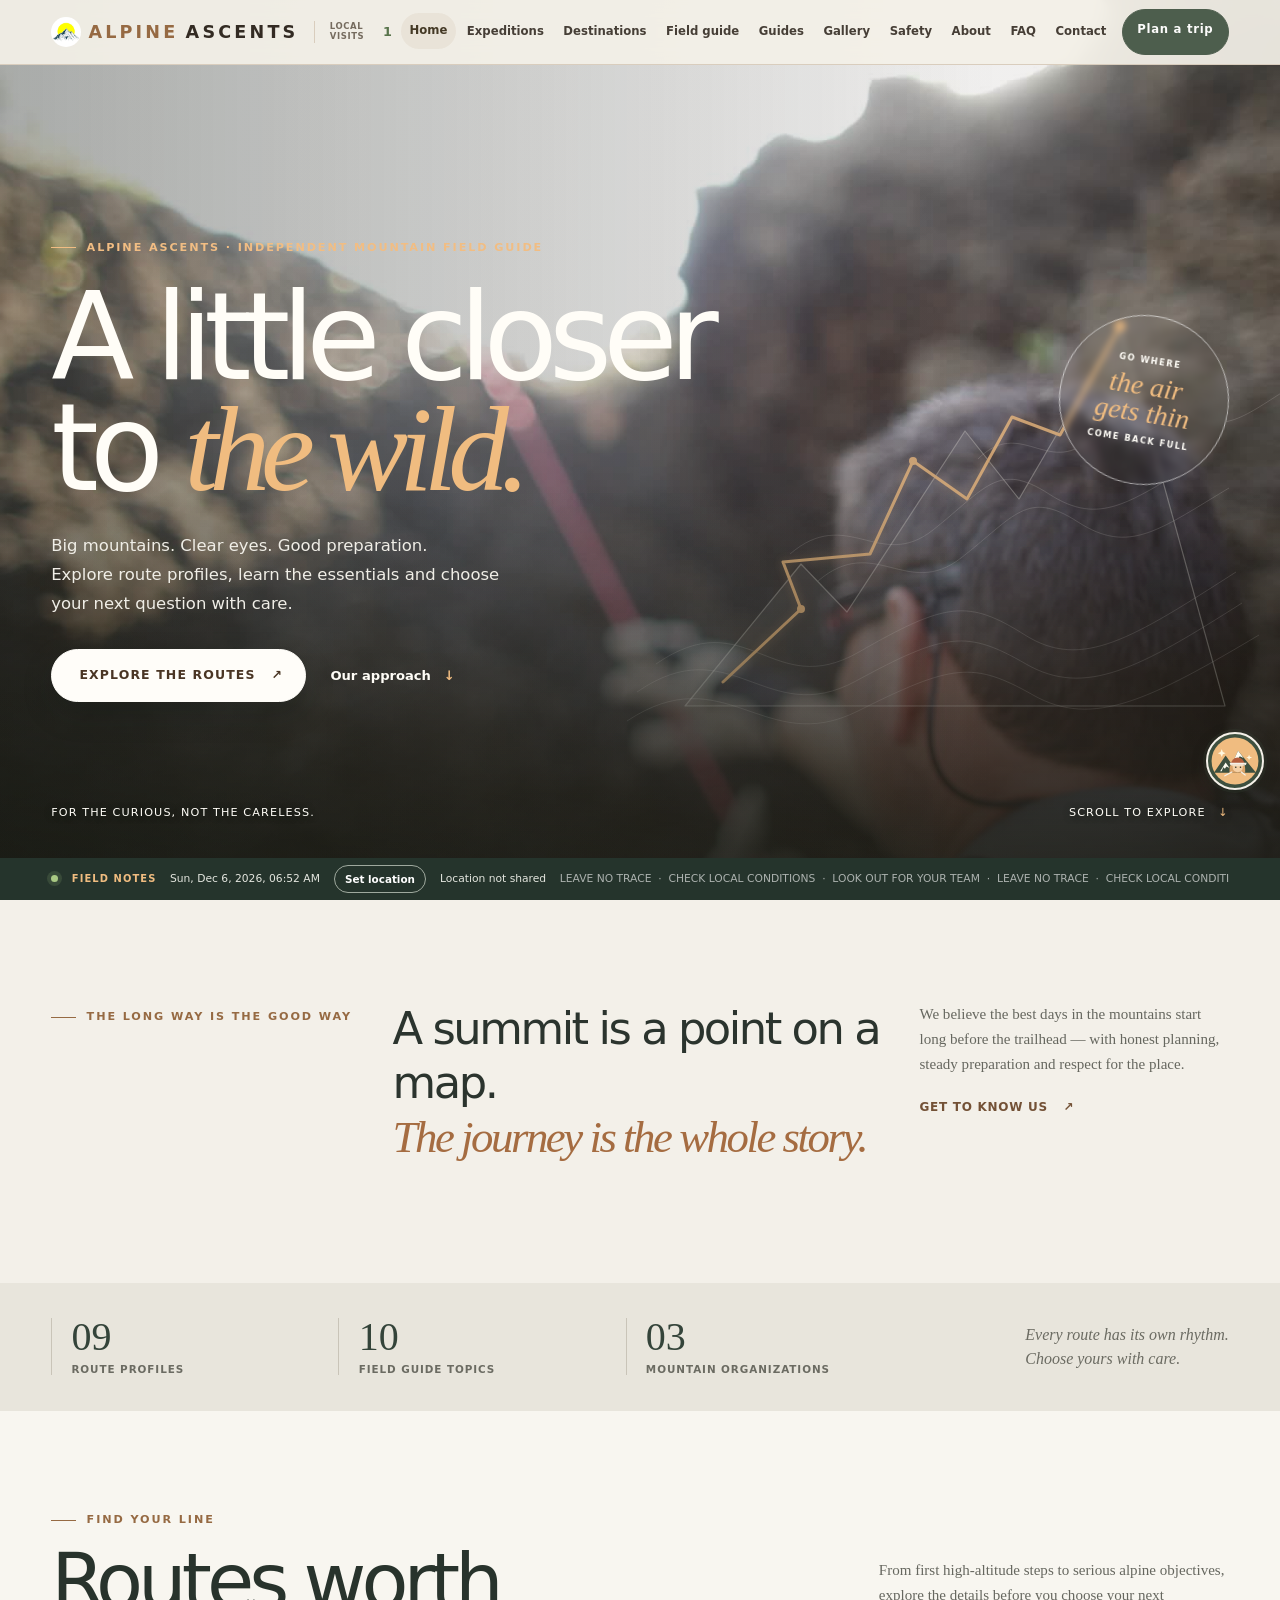
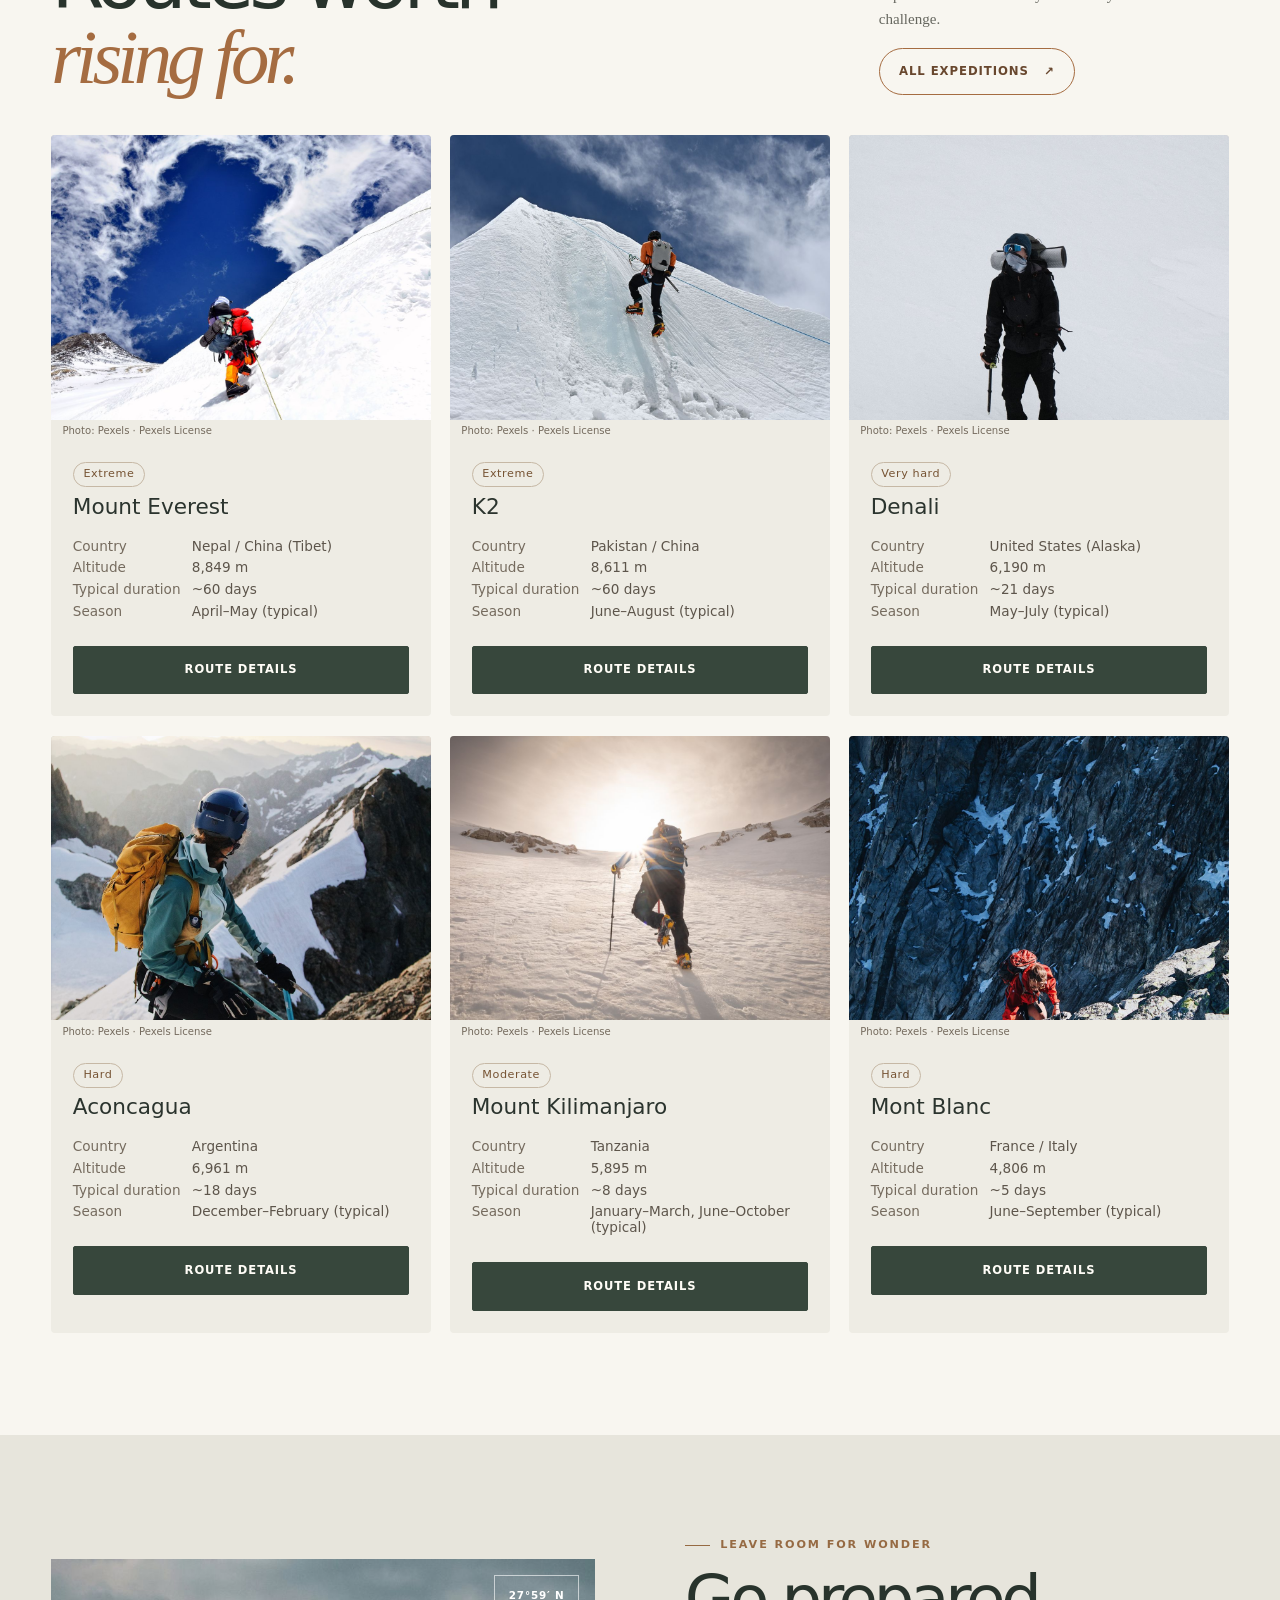
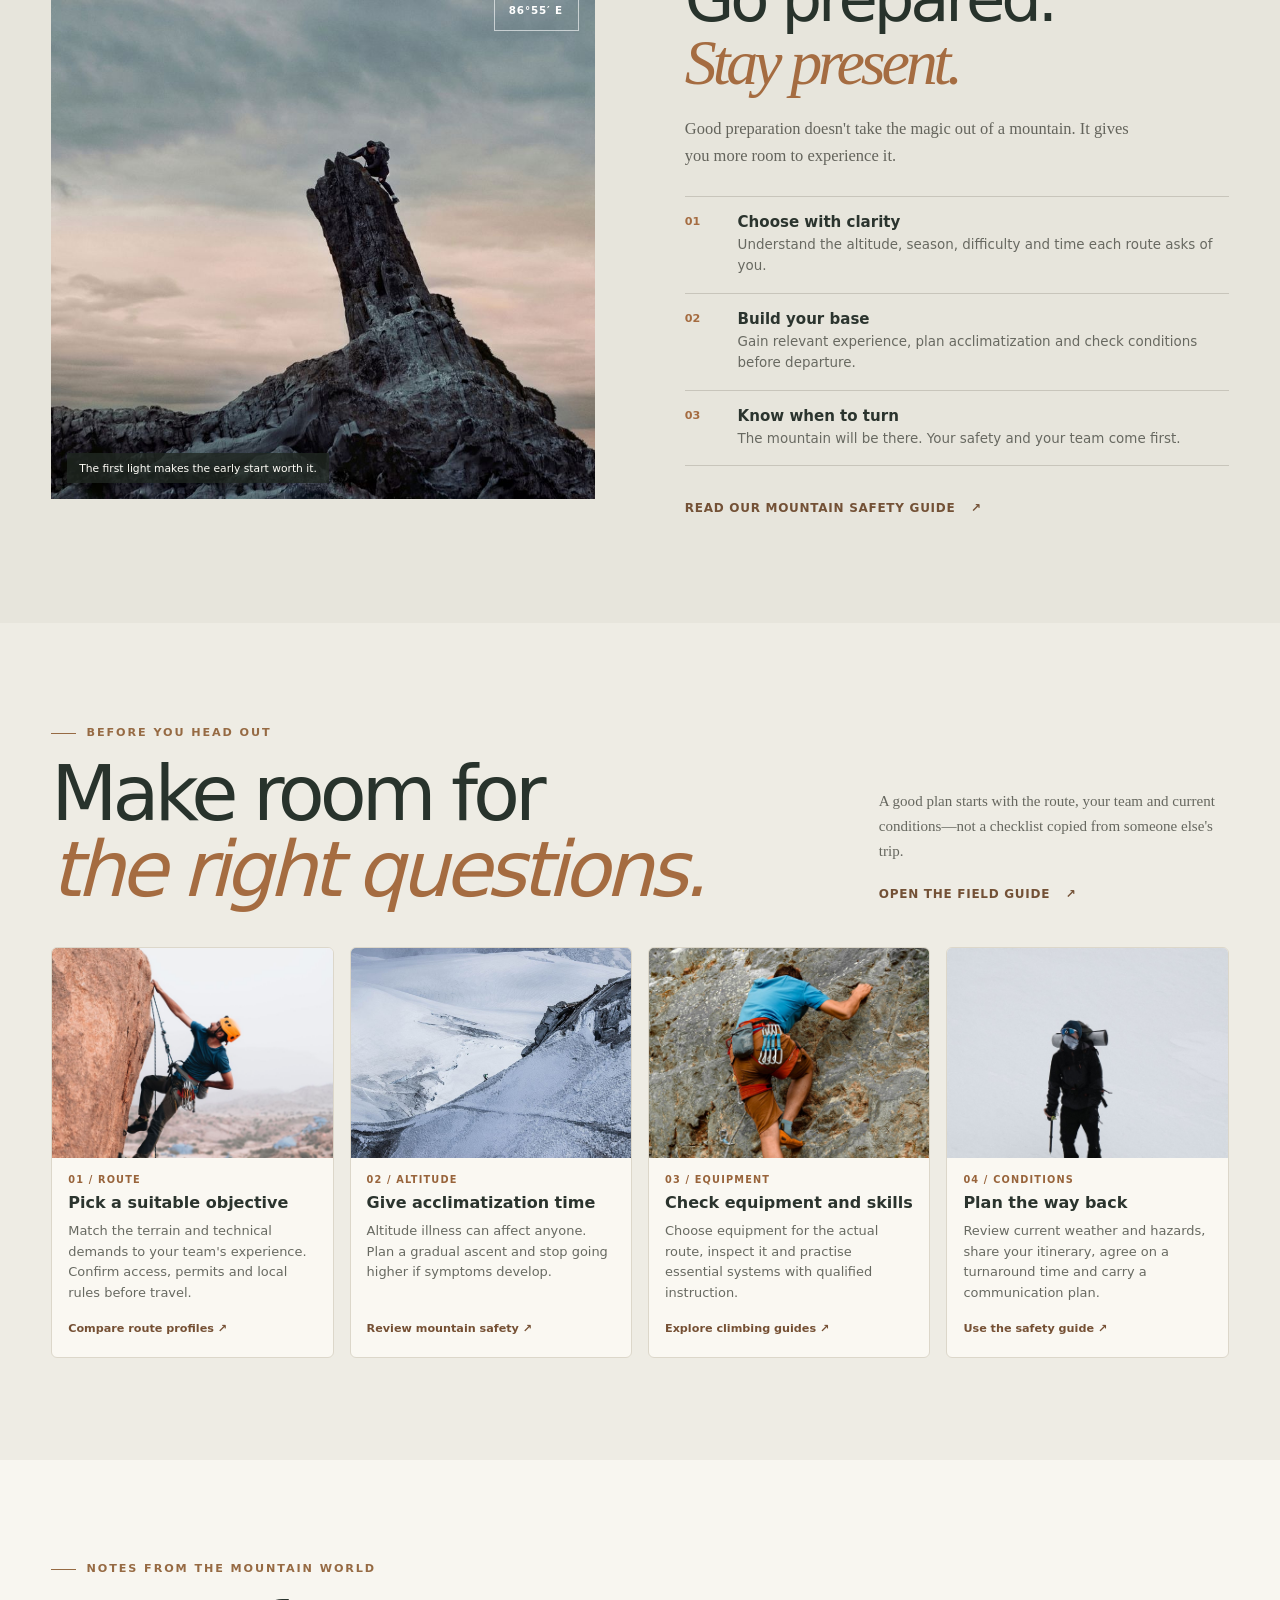
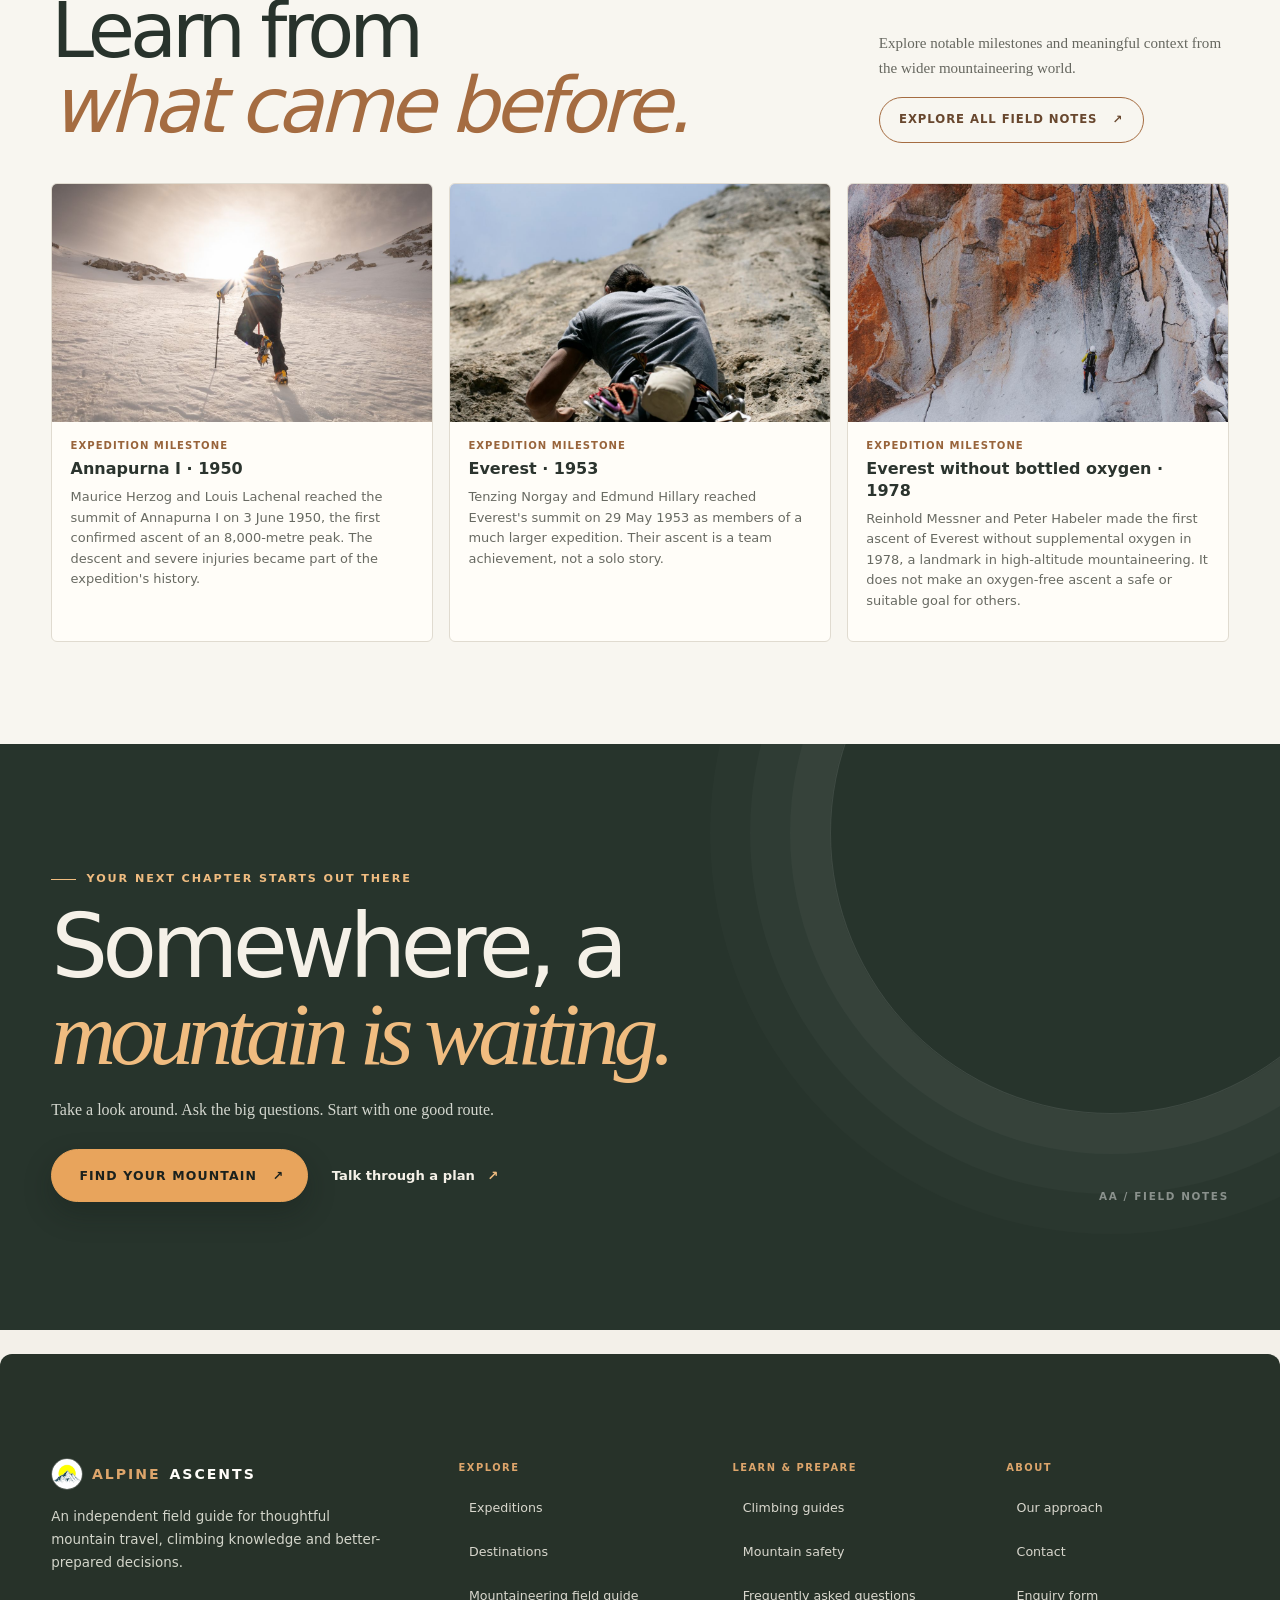
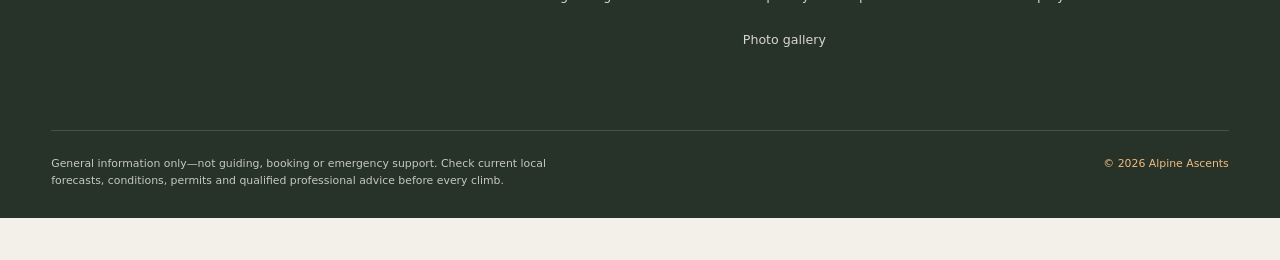
==== index.html @ ddea6249 "first commit" ====
<!DOCTYPE html>
<html lang="en">

<head>
    <meta charset="utf-8">
    <meta name="viewport" content="width=device-width,initial-scale=1">
    <title>Alpine Ascents — Find your next summit</title>
    <meta name="description"
        content="Discover mountain expeditions from the Himalaya to the Alps. Find your route, prepare thoughtfully and climb with respect.">
    <link rel="stylesheet" href="css/style.css">
    <link rel="icon" type="image/webp" href="assets/images/climbing/fav.webp">
</head>

<body data-page="home">
    <div id="nav"></div>
    <main>
        <!-- The hero introduces the guide and gives visitors two clear ways to explore it. -->
        <section class="hero home-hero" aria-labelledby="hero-title">
            <div class="wrap hero-content">
                <p class="eyebrow hero-eyebrow"><span></span> Alpine Ascents · Independent mountain field guide</p>
                <h1 id="hero-title">A little closer<br>to <em>the wild.</em></h1>
                <p class="hero-copy">Big mountains. Clear eyes. Good preparation.<br>Explore route profiles, learn the essentials and choose your next question with care.</p>
                <div class="hero-actions">
                    <a class="btn pri hero-primary" href="expeditions.html">Explore the routes <span aria-hidden="true">↗</span></a>
                    <a class="hero-secondary" href="#approach">Our approach <span aria-hidden="true">↓</span></a>
                </div>
                <div class="hero-bottomline">
                    <span>For the curious, not the careless.</span>
                    <a href="#featured">Scroll to explore <span aria-hidden="true">↓</span></a>
                </div>
            </div>
            <svg class="hero-route-art" viewBox="0 0 640 520" aria-hidden="true" focusable="false">
                <defs>
                    <linearGradient id="route-mountain-fill" x1="0" y1="0" x2="1" y2="1">
                        <stop offset="0" stop-color="#f5f1e8" stop-opacity=".16"></stop>
                        <stop offset="1" stop-color="#f5f1e8" stop-opacity="0"></stop>
                    </linearGradient>
                </defs>
                <path class="route-mountain" d="M58 462 174 320l46 48 118-181 54 68L493 82l105 380Z"></path>
                <g class="route-contours" fill="none">
                    <path d="M29 420c91-63 116 38 203-12s109-53 166-17 108 3 211-63"></path>
                    <path d="M10 448c94-65 129 38 219-11s111-51 170-17 114 4 216-61"></path>
                    <path d="M0 477c98-65 137 37 231-10s115-50 175-16 118 4 226-60"></path>
                    <path d="M163 310c57-49 90 18 143-24s65-69 116-36 81 8 151-34"></path>
                    <path d="M191 337c56-48 89 19 143-23s66-69 117-36 81 8 151-34"></path>
                    <path d="M351 215c42-42 70 17 111-19s50-59 91-31 63 8 106-19"></path>
                </g>
                <path class="route-line" pathLength="1" d="M96 438 174 365l-18-47 87-8 43-93 54 38 45-82 48 18 60-109"></path>
                <circle class="route-waypoint" cx="174" cy="365" r="4"></circle>
                <circle class="route-waypoint" cx="286" cy="217" r="4"></circle>
                <circle class="route-summit" cx="493" cy="82" r="6"></circle>
            </svg>
            <div class="hero-stamp" aria-hidden="true">
                <span>GO WHERE</span>
                <strong>the air<br>gets thin</strong>
                <span>COME BACK FULL</span>
            </div>
        </section>

        <section class="home-intro" aria-label="Our perspective">
            <div class="wrap intro-grid">
                <p class="eyebrow"><span></span> The long way is the good way</p>
                <p class="intro-statement">A summit is a point on a map.<br><em>The journey is the whole story.</em></p>
                <div class="intro-aside">
                    <p>We believe the best days in the mountains start long before the trailhead — with honest planning, steady preparation and respect for the place.</p>
                    <a class="text-link" href="about.html">Get to know us <span aria-hidden="true">↗</span></a>
                </div>
            </div>
        </section>

        <!-- These counts are populated from the same JSON files as the route and guide cards. -->
        <section class="home-stats" aria-label="Expedition collection at a glance">
            <div class="wrap stats-grid">
                <div><strong id="route-count">--</strong><span>route profiles</span></div>
                <div><strong id="topic-count">--</strong><span>field guide topics</span></div>
                <div><strong id="organization-count">--</strong><span>mountain organizations</span></div>
                <p>Every route has its own rhythm.<br>Choose yours with care.</p>
            </div>
        </section>

        <!-- Route cards are loaded from expedition data so the homepage stays in sync. -->
        <section class="home-featured" id="featured">
            <div class="wrap">
                <div class="section-heading">
                    <div>
                        <p class="eyebrow"><span></span> Find your line</p>
                        <h2>Routes worth<br><em>rising for.</em></h2>
                    </div>
                    <div class="heading-aside">
                        <p>From first high-altitude steps to serious alpine objectives, explore the details before you choose your next challenge.</p>
                        <a class="btn outline-btn" href="expeditions.html">All expeditions <span aria-hidden="true">↗</span></a>
                    </div>
                </div>
                <div id="grid" class="grid home-grid" aria-live="polite">Loading expeditions…</div>
            </div>
        </section>

        <section class="home-approach" id="approach">
            <div class="wrap approach-layout">
                <div class="approach-photo">
                    <img src="assets/images/climbing/gallery-climber-sunrise.jpg"
                        alt="A mountaineer watching first light reach the mountain ridge" loading="lazy">
                    <span class="photo-caption">The first light makes the early start worth it.</span>
                    <span class="photo-index" aria-hidden="true">27°59′ N<br>86°55′ E</span>
                </div>
                <div class="approach-copy">
                    <p class="eyebrow"><span></span> Leave room for wonder</p>
                    <h2>Go prepared.<br><em>Stay present.</em></h2>
                    <p class="approach-lead">Good preparation doesn't take the magic out of a mountain. It gives you more room to experience it.</p>
                    <div class="approach-list">
                        <article>
                            <span>01</span>
                            <div><h3>Choose with clarity</h3><p>Understand the altitude, season, difficulty and time each route asks of you.</p></div>
                        </article>
                        <article>
                            <span>02</span>
                            <div><h3>Build your base</h3><p>Gain relevant experience, plan acclimatization and check conditions before departure.</p></div>
                        </article>
                        <article>
                            <span>03</span>
                            <div><h3>Know when to turn</h3><p>The mountain will be there. Your safety and your team come first.</p></div>
                        </article>
                    </div>
                    <a class="text-link" href="safety.html">Read our mountain safety guide <span aria-hidden="true">↗</span></a>
                </div>
            </div>
        </section>

        <!-- Four planning prompts help visitors think through a route, altitude, equipment and conditions. -->
        <section class="home-planning" id="planning">
            <div class="wrap">
                <div class="section-heading">
                    <div>
                        <p class="eyebrow"><span></span> Before you head out</p>
                        <h2>Make room for<br><em>the right questions.</em></h2>
                    </div>
                    <div class="heading-aside">
                        <p>A good plan starts with the route, your team and current conditions—not a checklist copied from someone else's trip.</p>
                        <a class="text-link" href="mountaineering.html">Open the field guide <span aria-hidden="true">↗</span></a>
                    </div>
                </div>
                <div class="planning-grid">
                    <article class="planning-card">
                        <img src="assets/images/climbing/guide-alpine-climber.jpg" alt="Climber ascending a steep rock route" loading="lazy">
                        <div><span>01 / ROUTE</span><h3>Pick a suitable objective</h3><p>Match the terrain and technical demands to your team's experience. Confirm access, permits and local rules before travel.</p><a href="expeditions.html">Compare route profiles ↗</a></div>
                    </article>
                    <article class="planning-card">
                        <img src="assets/images/climbing/page-safety.jpg" alt="Mountaineer ascending a snowy mountain ridge" loading="lazy">
                        <div><span>02 / ALTITUDE</span><h3>Give acclimatization time</h3><p>Altitude illness can affect anyone. Plan a gradual ascent and stop going higher if symptoms develop.</p><a href="safety.html">Review mountain safety ↗</a></div>
                    </article>
                    <article class="planning-card">
                        <img src="assets/images/climbing/guide-climber-rope.jpg" alt="Climber using a rope on a rock route" loading="lazy">
                        <div><span>03 / EQUIPMENT</span><h3>Check equipment and skills</h3><p>Choose equipment for the actual route, inspect it and practise essential systems with qualified instruction.</p><a href="guides.html">Explore climbing guides ↗</a></div>
                    </article>
                    <article class="planning-card">
                        <img src="assets/images/climbing/expedition-denali.jpg" alt="Mountaineer travelling across a snowy slope" loading="lazy">
                        <div><span>04 / CONDITIONS</span><h3>Plan the way back</h3><p>Review current weather and hazards, share your itinerary, agree on a turnaround time and carry a communication plan.</p><a href="safety.html">Use the safety guide ↗</a></div>
                    </article>
                </div>
            </div>
        </section>

        <!-- Historical notes are selected from the shared field-guide dataset. -->
        <section class="home-notes">
            <div class="wrap">
                <div class="section-heading">
                    <div>
                        <p class="eyebrow"><span></span> Notes from the mountain world</p>
                        <h2>Learn from<br><em>what came before.</em></h2>
                    </div>
                    <div class="heading-aside">
                        <p>Explore notable milestones and meaningful context from the wider mountaineering world.</p>
                        <a class="btn outline-btn" href="mountaineering.html#field-stories">Explore all field notes <span aria-hidden="true">↗</span></a>
                    </div>
                </div>
                <div id="home-notes-grid" class="home-notes-grid" aria-live="polite">
                    <p class="note">Loading mountain field notes…</p>
                </div>
            </div>
        </section>

        <!-- These links provide clear next steps without suggesting that this site runs trips. -->
        <section class="home-closer">
            <div class="wrap closer-inner">
                <p class="eyebrow"><span></span> Your next chapter starts out there</p>
                <h2>Somewhere, a<br><em>mountain is waiting.</em></h2>
                <p>Take a look around. Ask the big questions. Start with one good route.</p>
                <div class="hero-actions">
                    <a class="btn pri hero-primary" href="destinations.html">Find your mountain <span aria-hidden="true">↗</span></a>
                    <a class="hero-secondary" href="booking.html">Talk through a plan <span aria-hidden="true">↗</span></a>
                </div>
                <span class="closer-mark" aria-hidden="true">AA / FIELD NOTES</span>
            </div>
        </section>
    </main>
    <div id="foot"></div>
    <script src="js/media.js"></script>
    <!-- The local assistant answers from this site's mountain-climbing data only. -->
    <script src="js/main.js"></script>
    <script src="js/assistant.js"></script>
</body>

</html>
---- css/style.css ----
:root {
    --bg: #f4f0e8;
    --bg2: #fffdf9;
    --stone: #756b5e;
    --snow: #332b23;
    --ice: #966a43;
    --alp: #58744b;
    --line: #d9cdbd
}

* {
    box-sizing: border-box;
    margin: 0
}

html {
    scroll-behavior: smooth
}

body {
    background: var(--bg);
    color: var(--snow);
    font: 1rem/1.65 Georgia, 'Times New Roman', serif;
    overflow-x: hidden
}

h1,
h2,
h3,
.btn,
nav,
label,
.tag {
    font-family: system-ui, 'Segoe UI', sans-serif
}

h1 {
    font-size: clamp(2.2rem, 7vw, 5.5rem);
    line-height: 1.05;
    font-weight: 300;
    letter-spacing: -.02em
}

h2 {
    font-size: clamp(1.6rem, 4vw, 2.6rem);
    font-weight: 300;
    margin-bottom: 1rem
}

h3 {
    font-weight: 500;
    margin-bottom: .3rem
}

p {
    color: #5d554b;
    margin-bottom: 1rem;
    max-width: 68ch
}

a {
    color: var(--ice)
}

:focus-visible {
    outline: 2px solid var(--ice);
    outline-offset: 3px
}

.wrap {
    width: min(1200px, 92%);
    margin: auto
}

section {
    padding: clamp(3rem, 8vw, 6rem) 0
}

body:not([data-page="home"]) main > section:first-child {
    padding-top: 4rem;
}

header {
    position: fixed;
    inset: 0 0 auto;
    z-index: 50;
    background: #f4f0e8ed;
    backdrop-filter: blur(10px);
    border-bottom: 1px solid var(--line)
}

header .wrap {
    display: flex;
    align-items: center;
    justify-content: space-between;
    height: 64px
}

.logo {
    font: 600 1.1rem system-ui;
    letter-spacing: .18em;
    text-transform: uppercase;
    color: var(--snow);
    text-decoration: none
}

.logo span {
    color: var(--ice)
}

nav ul {
    display: flex;
    gap: 1.2rem;
    list-style: none;
    padding: 0;
    align-items: center
}

nav a {
    color: var(--snow);
    text-decoration: none;
    font-size: .95rem;
    font-weight: 600;
    opacity: .9;
    display: inline-block;
    padding: .5rem .65rem;
    border-radius: 6px;
    transition: color .2s ease, background-color .2s ease, transform .2s ease
}

nav a:hover,
nav a[aria-current] {
    opacity: 1;
    color: #fffdf9;
    background: #4a3524;
    transform: translateY(-1px)
}

#menu {
    display: none;
    background: var(--bg2);
    border: 1px solid var(--line);
    border-radius: 6px;
    color: var(--snow);
    padding: .6rem .9rem;
    min-height: 44px;
    font-size: .95rem;
    font-weight: 600;
    cursor: pointer;
    transition: color .2s ease, background-color .2s ease, border-color .2s ease
}

#menu:hover,
#menu[aria-expanded="true"] {
    color: #fffdf9;
    background: #4a3524;
    border-color: #4a3524
}

.btn {
    display: inline-block;
    padding: .85rem 1.6rem;
    border: 1px solid var(--ice);
    color: var(--snow);
    background: transparent;
    text-decoration: none;
    cursor: pointer;
    font-size: .9rem;
    letter-spacing: .06em;
    font-weight: 650;
    border-radius: 999px;
    transition: color .25s ease, background-color .25s ease, border-color .25s ease, transform .25s ease, box-shadow .25s ease;
    min-height: 46px
}

.btn:hover,
.btn.pri {
    background: var(--ice);
    color: #fffdf9
}

.btn:hover {
    transform: translateY(-2px);
    box-shadow: 0 8px 20px #332b2330
}

.hero {
    min-height: 100svh;
    display: flex;
    align-items: flex-end;
    padding: 8rem 0 4rem;
    background: linear-gradient(#3828191c 10%, #332419df), radial-gradient(ellipse at 70% 30%, #b9956c, #6c523b 75%);
    position: relative
}

.hero:before {
    content: "";
    position: absolute;
    inset: auto 0 0;
    height: 55%;
    background: linear-gradient(135deg, transparent 49%, #5b4634 50%) 0 0/40% 100%, linear-gradient(225deg, transparent 49%, #705941 50%) 30% 0/50% 80%, linear-gradient(135deg, transparent 49%, #3b3024 50%) 70% 0/45% 60%;
    background-repeat: no-repeat;
    opacity: .9
}

.hero .wrap {
    position: relative
}

.hero p {
    font-size: 1.15rem;
    margin: 1.2rem 0 2rem
}

.grid {
    display: grid;
    gap: 1.5rem;
    grid-template-columns: repeat(auto-fill, minmax(min(100%, 290px), 1fr))
}

.card {
    background: var(--bg2);
    border: 1px solid var(--line);
    border-radius: 12px;
    box-shadow: 0 3px 10px #60452b12;
    overflow: hidden;
    transition: transform .25s ease, box-shadow .25s ease, border-color .25s ease;
    display: flex;
    flex-direction: column
}

.card:hover {
    transform: translateY(-4px);
    box-shadow: 0 8px 20px #60452b24;
    border-color: var(--ice)
}

.ph {
    aspect-ratio: 16/10;
    background: linear-gradient(160deg, #e1d3be, #c8b296);
    display: grid;
    place-items: center;
    color: var(--stone);
    font: .75rem system-ui;
    text-align: center;
    padding: 1rem;
    position: relative
}

.ph img {
    position: absolute;
    inset: 0;
    width: 100%;
    height: 100%;
    object-fit: cover;
    transition: transform .35s ease
}

.card:hover .ph img {
    transform: scale(1.04)
}
.card .body {
    padding: 1.2rem;
    flex: 1;
    display: flex;
    flex-direction: column;
    gap: .4rem
}

.card .body p {
    font-size: .9rem;
    margin: 0
}

.card .body .btn {
    margin-top: auto;
    text-align: center
}

.tag {
    display: inline-block;
    font-size: .7rem;
    padding: .15rem .6rem;
    border: 1px solid var(--line);
    color: var(--ice);
    margin-right: .3rem;
    letter-spacing: .05em
}

.tag.warn {
    color: #8a5a32
}

dl {
    display: grid;
    grid-template-columns: auto 1fr;
    gap: .2rem 1rem;
    font: .85rem system-ui;
    color: #5d554b
}

dt {
    color: var(--stone)
}

dd {
    margin: 0
}

.note {
    border-left: 3px solid #b18354;
    background: #b1835417;
    padding: .8rem 1rem;
    font: .85rem system-ui;
    margin: 1rem 0
}

.split {
    display: grid;
    gap: 2rem;
    grid-template-columns: 1fr 1fr;
    align-items: start
}

.tools {
    display: flex;
    flex-wrap: wrap;
    gap: .8rem;
    margin-bottom: 2rem
}

input,
select,
textarea {
    background: var(--bg2);
    color: var(--snow);
    border: 1px solid var(--line);
    padding: .8rem;
    font: 1rem system-ui;
    width: 100%;
    min-height: 44px
}

.tools input,
.tools select {
    flex: 1 1 170px;
    width: auto
}

form {
    display: grid;
    gap: 1rem;
    max-width: 560px
}

label {
    font-size: .85rem;
    color: var(--stone)
}

.err {
    color: #a5362f;
    font: .8rem system-ui;
    min-height: 1em
}

.ok {
    color: var(--alp);
    font: .95rem system-ui
}

.faq button {
    width: 100%;
    text-align: left;
    background: none;
    border: 0;
    border-bottom: 1px solid var(--line);
    color: var(--snow);
    padding: 1.1rem 0;
    font: 1.05rem system-ui;
    cursor: pointer;
    display: flex;
    justify-content: space-between;
    min-height: 44px
}

.faq .a {
    display: none;
    padding: .8rem 0
}

.faq .open+.a {
    display: block
}

ul.chk {
    padding-left: 1.2rem;
    color: #5d554b
}

dialog {
    background: var(--bg2);
    color: var(--snow);
    border: 1px solid var(--line);
    max-width: min(92vw, 800px);
    padding: 1.5rem
}

dialog::backdrop {
    background: #30251abf
}

footer {
    border-top: 1px solid var(--line);
    padding: 3rem 0;
    font: .85rem system-ui;
    color: var(--stone)
}

.site-footer {
    overflow: hidden;
    padding: 0;
    margin-top: 1.5rem;
    border-top: 0;
    border-radius: 12px 12px 0 0;
    background: #273229;
    color: #f5f1e8
}

.footer-main {
    display: grid;
    grid-template-columns: minmax(230px, 1.6fr) repeat(3, minmax(120px, 1fr));
    gap: clamp(1.5rem, 4vw, 4rem);
    padding: clamp(4rem, 9vw, 6.5rem) 0 clamp(3rem, 6vw, 4.5rem)
}

.footer-brand {
    max-width: 330px
}

.footer-brand-mark {
    display: inline-flex;
    align-items: center;
    gap: .55rem;
    margin-bottom: 1rem;
    color: #fffdf9;
    font: 700 .88rem/1.3 system-ui, 'Segoe UI', sans-serif;
    letter-spacing: .14em;
    text-decoration: none;
    text-transform: uppercase
}

.footer-brand-mark img {
    width: 32px;
    height: 32px;
    border: 1px solid #ffffff36;
    border-radius: 50%;
    object-fit: cover
}

.footer-brand-mark span {
    color: #dda56b
}

.footer-brand p {
    margin: 0;
    color: #d3d5ca;
    font: .84rem/1.7 system-ui, 'Segoe UI', sans-serif
}

.footer-links h2 {
    margin: .2rem 0 1rem;
    color: #dda56b;
    font: 700 .62rem/1.4 system-ui, 'Segoe UI', sans-serif;
    letter-spacing: .15em;
    text-transform: uppercase
}

.footer-links ul {
    display: grid;
    gap: .55rem;
    padding: 0;
    list-style: none
}

.footer-links a {
    color: #ece9df;
    font: .79rem/1.5 system-ui, 'Segoe UI', sans-serif;
    text-decoration: none;
    text-underline-offset: 3px
}

.footer-links a:hover {
    color: #efbd82;
    text-decoration: underline
}

.footer-bottom {
    display: flex;
    justify-content: space-between;
    gap: 1rem 2rem;
    padding: 1.5rem 0 1.8rem;
    border-top: 1px solid #ffffff26
}

.footer-bottom p {
    max-width: 76ch;
    margin: 0;
    color: #c6c9bf;
    font: .68rem/1.6 system-ui, 'Segoe UI', sans-serif
}

.footer-bottom .footer-copyright {
    flex: 0 0 auto;
    color: #efbd82;
    white-space: nowrap
}

@media(max-width:760px) {
    .footer-main {
        grid-template-columns: repeat(2, minmax(0, 1fr));
        gap: 2rem 1.5rem
    }

    .footer-brand {
        grid-column: 1 / -1;
        max-width: 470px
    }
}

@media(max-width:480px) {
    .footer-main {
        gap: 1.7rem 1rem
    }

    .footer-links a {
        font-size: .73rem
    }

    .footer-bottom {
        flex-direction: column;
        gap: .55rem
    }
}

#top {
    position: fixed;
    right: 1rem;
    bottom: 1rem;
    width: 44px;
    height: 44px;
    border: 1px solid var(--ice);
    background: var(--bg);
    color: var(--ice);
    cursor: pointer;
    display: none;
    z-index: 40
}

.rv {
    opacity: 0;
    transform: translateY(24px);
    transition: 1s
}

.rv.in {
    opacity: 1;
    transform: none
}

@media(max-width:860px) {
    #menu {
        display: block
    }

    header nav ul {
        display: none;
        position: absolute;
        top: 64px;
        left: 0;
        right: 0;
        flex-direction: column;
        background: var(--bg);
        padding: 1.5rem;
        border-bottom: 1px solid var(--line);
        gap: 1rem
    }

    header nav ul.open {
        display: flex
    }

    .split {
        grid-template-columns: 1fr
    }
}

@media(min-width:1800px) {
    html {
        font-size: 118%
    }
}

@media(prefers-reduced-motion:reduce) {
    * {
        transition: none !important;
        animation: none !important;
        scroll-behavior: auto !important
    }

    .rv {
        opacity: 1;
        transform: none
    }
}

/* ---- media: hero picture/video + photo credits ---- */
.hero .wrap {
    z-index: 1
}

.hasimg:before {
    display: none
}

.hasimg:after {
    content: "";
    position: absolute;
    inset: 0;
    background: linear-gradient(#33241924, #332419d9 95%)
}

.bgv {
    position: absolute;
    inset: 0;
    width: 100%;
    height: 100%;
    object-fit: cover;
    opacity: .72
}

.credit {
    display: block;
    font: .7rem system-ui;
    color: var(--stone);
    padding: .4rem 1.2rem
}

.page-photo {
    margin: 1.5rem 0 2rem
}

.page-photo img {
    display: block;
    width: 100%;
    height: clamp(220px, 32vw, 420px);
    object-fit: cover;
}

/* ---- home: editorial expedition landing page ---- */
body[data-page="home"] {
    --home-ink: #f5f1e8;
    --home-muted: #c9c4b8;
    --home-orange: #e8a45c;
    --home-dark: #202821;
    background: #f3f0e9;
}

body[data-page="home"] .home-hero {
    min-height: min(900px, 100svh);
    padding: 9rem 0 2.2rem;
    align-items: stretch;
    background-color: #39433d;
    background-image: linear-gradient(90deg, #101914c9 0%, #10191470 48%, #10191412 100%),
        linear-gradient(0deg, #1119148c, transparent 48%);
    color: var(--home-ink);
    overflow: hidden;
}

body[data-page="home"] .home-hero:before {
    opacity: .24;
}

body[data-page="home"] .home-hero:after {
    background: linear-gradient(90deg, #10191452, transparent 78%), linear-gradient(0deg, #1019148c, transparent 46%);
}

body[data-page="home"] .hero-route-art {
    position: absolute;
    right: 1%;
    bottom: 0;
    z-index: 0;
    width: min(50vw, 700px);
    height: 88%;
    overflow: visible;
    opacity: .78;
    pointer-events: none;
}

body[data-page="home"] .route-mountain {
    fill: url("#route-mountain-fill");
    stroke: #f5f1e8;
    stroke-opacity: .38;
    stroke-width: 1.2;
    stroke-linejoin: round;
}

body[data-page="home"] .route-contours {
    stroke: #f5f1e8;
    stroke-opacity: .2;
    stroke-width: 1;
}

body[data-page="home"] .route-line {
    fill: none;
    stroke: #f0bc80;
    stroke-width: 3;
    stroke-linecap: round;
    stroke-linejoin: round;
    stroke-dasharray: 1;
    stroke-dashoffset: 1;
    filter: drop-shadow(0 0 5px #f0bc8066);
    animation: route-trace 3s cubic-bezier(.5, 0, .35, 1) .35s forwards;
}

body[data-page="home"] .route-waypoint,
body[data-page="home"] .route-summit {
    fill: #f0bc80;
    opacity: 0;
    animation: route-marker-in .5s ease-out 2s forwards;
}

body[data-page="home"] .route-summit {
    transform-box: fill-box;
    transform-origin: center;
    animation: route-marker-in .5s ease-out 2.7s forwards, route-summit-pulse 2.4s ease-in-out 3.2s infinite;
}

@keyframes route-trace {
    to {
        stroke-dashoffset: 0;
    }
}

@keyframes route-marker-in {
    to {
        opacity: 1;
    }
}

@keyframes route-summit-pulse {
    50% {
        opacity: .45;
        transform: scale(1.7);
    }
}

@media(prefers-reduced-motion:reduce) {
    body[data-page="home"] .route-line {
        stroke-dashoffset: 0;
    }

    body[data-page="home"] .route-waypoint,
    body[data-page="home"] .route-summit {
        opacity: 1;
    }
}

body[data-page="home"] .hero-content {
    display: flex;
    flex-direction: column;
    justify-content: center;
    min-height: 70vh;
    padding-top: 2rem;
}

body[data-page="home"] .eyebrow {
    display: flex;
    align-items: center;
    gap: .65rem;
    color: var(--ice);
    font: 700 .7rem/1.3 system-ui, 'Segoe UI', sans-serif;
    letter-spacing: .17em;
    text-transform: uppercase;
    margin-bottom: 1rem;
}

body[data-page="home"] .eyebrow > span {
    width: 25px;
    height: 1px;
    background: currentColor;
}

body[data-page="home"] .hero-eyebrow {
    color: #f1bd83;
    margin-bottom: 1.7rem;
}

body[data-page="home"] .home-hero h1 {
    max-width: 760px;
    color: #fffdf7;
    font-size: clamp(3.6rem, 9.5vw, 8rem);
    line-height: .91;
    letter-spacing: -.075em;
    font-weight: 400;
}

body[data-page="home"] .home-hero h1 em,
body[data-page="home"] .home-featured h2 em,
body[data-page="home"] .approach-copy h2 em,
body[data-page="home"] .home-closer h2 em {
    color: #f0bc80;
    font-family: Georgia, 'Times New Roman', serif;
    font-weight: 400;
}

body[data-page="home"] .hero-copy {
    max-width: 470px;
    margin: 1.7rem 0 1.9rem;
    color: #f0eee7;
    font: 1.03rem/1.75 system-ui, 'Segoe UI', sans-serif;
}

body[data-page="home"] .hero-actions {
    display: flex;
    align-items: center;
    flex-wrap: wrap;
    gap: 1.5rem;
}

body[data-page="home"] .hero-primary {
    padding: .95rem 1.4rem .95rem 1.7rem;
    border: 1px solid var(--home-orange);
    background: var(--home-orange);
    color: #1b211d;
    font-size: .78rem;
    letter-spacing: .09em;
    text-transform: uppercase;
    box-shadow: 0 12px 28px #10191442;
}

body[data-page="home"] .hero-primary:hover {
    border-color: #ffd3a0;
    background: #ffd3a0;
    color: #1b211d;
}

body[data-page="home"] .hero-primary span,
body[data-page="home"] .outline-btn span,
body[data-page="home"] .text-link span {
    display: inline-block;
    margin-left: .65rem;
    transition: transform .2s ease;
}

body[data-page="home"] .hero-primary:hover span,
body[data-page="home"] .outline-btn:hover span,
body[data-page="home"] .text-link:hover span {
    transform: translate(3px, -2px);
}

body[data-page="home"] .hero-secondary {
    padding: .6rem 0;
    color: #fffdf7;
    font: 650 .82rem system-ui, 'Segoe UI', sans-serif;
    text-decoration: none;
}

body[data-page="home"] .hero-secondary span {
    color: #f0bc80;
    margin-left: .5rem;
}

body[data-page="home"] .hero-secondary:hover,
body[data-page="home"] .home-hero .hero-bottomline a:hover {
    color: #f0bc80;
}

body[data-page="home"] .hero-bottomline {
    display: flex;
    justify-content: space-between;
    gap: 1rem;
    margin-top: auto;
    padding-top: 2rem;
    color: #fffdf7;
    font: .7rem system-ui, 'Segoe UI', sans-serif;
    letter-spacing: .1em;
    text-transform: uppercase;
    text-shadow: 0 1px 6px #101914;
}

body[data-page="home"] .hero-bottomline a {
    color: inherit;
    text-decoration: none;
}

body[data-page="home"] .hero-bottomline a span {
    color: #f0bc80;
    margin-left: .5rem;
}

body[data-page="home"] .hero-stamp {
    position: absolute;
    right: max(4%, calc((100% - 1200px) / 2));
    top: 35%;
    z-index: 2;
    width: 170px;
    height: 170px;
    display: flex;
    flex-direction: column;
    justify-content: center;
    align-items: center;
    border: 1px solid #fff9;
    border-radius: 50%;
    color: #fffdf7;
    text-align: center;
    transform: rotate(9deg);
    backdrop-filter: blur(3px);
}

body[data-page="home"] .hero-stamp span {
    font: 600 .52rem system-ui, 'Segoe UI', sans-serif;
    letter-spacing: .18em;
}

body[data-page="home"] .hero-stamp strong {
    margin: .55rem 0;
    color: #f0bc80;
    font: italic 1.75rem/.95 Georgia, 'Times New Roman', serif;
}

body[data-page="home"] .home-hero .herocredit {
    position: absolute;
    right: 1.1rem;
    bottom: .4rem;
    z-index: 2;
    color: #ffffffb8;
    font-size: .62rem;
}

body[data-page="home"] .home-hero .herocredit a {
    color: inherit;
}

body[data-page="home"] .home-intro {
    padding: clamp(4rem, 8vw, 7.5rem) 0;
    background: #f3f0e9;
}

body[data-page="home"] .intro-grid {
    display: grid;
    grid-template-columns: 1fr 1.6fr 1fr;
    gap: 2rem;
    align-items: start;
}

body[data-page="home"] .intro-grid .eyebrow {
    margin-top: .5rem;
}

body[data-page="home"] .intro-statement {
    color: #2b342e;
    font: 400 clamp(1.7rem, 3.5vw, 3.15rem)/1.2 system-ui, 'Segoe UI', sans-serif;
    letter-spacing: -.055em;
}

body[data-page="home"] .intro-statement em {
    color: #a56c41;
    font-family: Georgia, 'Times New Roman', serif;
    font-weight: 400;
}

body[data-page="home"] .intro-aside p,
body[data-page="home"] .heading-aside p {
    color: #66675f;
    font-size: .94rem;
}

body[data-page="home"] .text-link {
    display: inline-block;
    padding: .4rem 0;
    color: #735136;
    font: 700 .75rem system-ui, 'Segoe UI', sans-serif;
    letter-spacing: .06em;
    text-decoration: none;
    text-transform: uppercase;
}

body[data-page="home"] .text-link:hover {
    color: #a56c41;
}

body[data-page="home"] .home-stats {
    padding: 2.2rem 0;
    background: #e8e5dc;
}

body[data-page="home"] .stats-grid {
    display: grid;
    grid-template-columns: repeat(3, 1fr) 1.2fr;
    gap: 1.5rem;
    align-items: center;
}

body[data-page="home"] .stats-grid > div {
    display: flex;
    flex-direction: column;
    border-left: 1px solid #c9c4b8;
    padding-left: 1.2rem;
}

body[data-page="home"] .stats-grid strong {
    color: #34443a;
    font: 400 2.5rem/.95 Georgia, 'Times New Roman', serif;
}

body[data-page="home"] .stats-grid span {
    margin-top: .45rem;
    color: #6b6b62;
    font: 700 .65rem system-ui, 'Segoe UI', sans-serif;
    letter-spacing: .09em;
    text-transform: uppercase;
}

body[data-page="home"] .stats-grid > p {
    justify-self: end;
    margin: 0;
    color: #6b6b62;
    font: italic 1rem/1.5 Georgia, 'Times New Roman', serif;
}

body[data-page="home"] .home-featured {
    padding: clamp(4rem, 8vw, 7rem) 0;
    background: #f8f6f0;
}

body[data-page="home"] .section-heading {
    display: flex;
    justify-content: space-between;
    align-items: end;
    gap: 2rem;
    margin-bottom: 2.5rem;
}

body[data-page="home"] .section-heading h2,
body[data-page="home"] .approach-copy h2,
body[data-page="home"] .home-closer h2 {
    margin: 0;
    color: #28332c;
    font-size: clamp(2.6rem, 6vw, 5rem);
    line-height: .98;
    letter-spacing: -.065em;
}

body[data-page="home"] .section-heading h2 em,
body[data-page="home"] .approach-copy h2 em {
    color: #a56c41;
}

body[data-page="home"] .heading-aside {
    width: min(350px, 40%);
}

body[data-page="home"] .outline-btn {
    padding: .8rem 1.2rem;
    border-color: #a56c41;
    color: #68472e;
    font-size: .73rem;
    letter-spacing: .08em;
    text-transform: uppercase;
}

body[data-page="home"] .outline-btn:hover {
    border-color: #68472e;
    background: #68472e;
    color: white;
}

body[data-page="home"] .home-grid {
    grid-template-columns: repeat(3, minmax(0, 1fr));
    gap: 1.2rem;
}

body[data-page="home"] .home-grid .card {
    border: 0;
    border-radius: 4px;
    background: #eeece4;
    box-shadow: none;
}

body[data-page="home"] .home-grid .card:hover {
    transform: translateY(-5px);
    box-shadow: 0 18px 34px #25291c1c;
}

body[data-page="home"] .home-grid .ph {
    aspect-ratio: 4/3;
    background: #d7d4ca;
}

body[data-page="home"] .home-grid .body {
    padding: 1.25rem 1.35rem 1.4rem;
}

body[data-page="home"] .home-grid .body h3 {
    color: #2b342e;
    font: 500 1.35rem system-ui, 'Segoe UI', sans-serif;
}

body[data-page="home"] .home-grid .tag {
    align-self: flex-start;
    border-color: #c6b8a5;
    color: #765333;
    border-radius: 99px;
}

body[data-page="home"] .home-grid .body dl {
    margin: .5rem 0;
    gap: .35rem .7rem;
}

body[data-page="home"] .home-grid .body .btn {
    margin-top: .8rem;
    border-color: #37473c;
    border-radius: 2px;
    background: #37473c;
    color: #fffdf7;
    font-size: .72rem;
    letter-spacing: .08em;
    text-transform: uppercase;
}

body[data-page="home"] .home-grid .body .btn:hover {
    border-color: #a56c41;
    background: #a56c41;
}

body[data-page="home"] .home-grid .credit {
    padding: .35rem .7rem;
    font-size: .63rem;
}

body[data-page="home"] .home-approach {
    padding: clamp(4rem, 8vw, 7rem) 0;
    background: #e7e5dc;
}

body[data-page="home"] .approach-layout {
    display: grid;
    grid-template-columns: 1fr 1fr;
    gap: clamp(2.5rem, 7vw, 6rem);
    align-items: center;
}

body[data-page="home"] .approach-photo {
    position: relative;
    min-height: 540px;
    background: #aaa99c;
}

body[data-page="home"] .approach-photo img {
    position: absolute;
    inset: 0;
    width: 100%;
    height: 100%;
    object-fit: cover;
}

body[data-page="home"] .photo-caption {
    position: absolute;
    left: 1rem;
    bottom: 1rem;
    padding: .55rem .75rem;
    background: #202821c9;
    color: #fffdf7;
    font: .67rem system-ui, 'Segoe UI', sans-serif;
}

body[data-page="home"] .photo-index {
    position: absolute;
    right: 1rem;
    top: 1rem;
    padding: .7rem .85rem;
    border: 1px solid #fff9;
    color: white;
    font: 600 .65rem/1.5 system-ui, 'Segoe UI', sans-serif;
    letter-spacing: .08em;
}

body[data-page="home"] .approach-copy h2 {
    margin-bottom: 1.25rem;
    font-size: clamp(2.5rem, 5vw, 4.4rem);
}

body[data-page="home"] .approach-lead {
    max-width: 470px;
    color: #64645c;
    font-size: 1.03rem;
}

body[data-page="home"] .approach-list {
    margin: 1.7rem 0;
    border-top: 1px solid #c8c5bb;
}

body[data-page="home"] .approach-list article {
    display: grid;
    grid-template-columns: 2.5rem 1fr;
    gap: .8rem;
    padding: 1rem 0;
    border-bottom: 1px solid #c8c5bb;
}

body[data-page="home"] .approach-list article > span {
    padding-top: .12rem;
    color: #a56c41;
    font: 700 .7rem system-ui, 'Segoe UI', sans-serif;
}

body[data-page="home"] .approach-list h3 {
    margin-bottom: .25rem;
    color: #2b342e;
    font: 600 .94rem system-ui, 'Segoe UI', sans-serif;
}

body[data-page="home"] .approach-list p {
    margin: 0;
    color: #686961;
    font: .84rem/1.55 system-ui, 'Segoe UI', sans-serif;
}

body[data-page="home"] .home-closer {
    position: relative;
    overflow: hidden;
    padding: clamp(5rem, 10vw, 9rem) 0;
    background: #27342c;
    color: #f5f1e8;
}

body[data-page="home"] .home-closer:after {
    content: "";
    position: absolute;
    right: -7rem;
    top: -12rem;
    width: 35rem;
    height: 35rem;
    border: 1px solid #ffffff1c;
    border-radius: 50%;
    box-shadow: 0 0 0 40px #ffffff08, 0 0 0 80px #ffffff06, 0 0 0 120px #ffffff04;
    pointer-events: none;
}

body[data-page="home"] .closer-inner {
    position: relative;
    z-index: 1;
}

body[data-page="home"] .home-closer .eyebrow {
    color: #f0bc80;
}

body[data-page="home"] .home-closer h2 {
    color: #f5f1e8;
    font-size: clamp(3rem, 7vw, 6rem);
}

body[data-page="home"] .home-closer h2 em {
    color: #f0bc80;
}

body[data-page="home"] .home-closer .closer-inner > p:not(.eyebrow) {
    margin: 1.2rem 0 1.6rem;
    color: #d4d7cf;
}

body[data-page="home"] .home-closer .hero-secondary {
    color: #f5f1e8;
}

body[data-page="home"] .closer-mark {
    position: absolute;
    right: 0;
    bottom: 0;
    color: #ffffff73;
    font: 600 .65rem system-ui, 'Segoe UI', sans-serif;
    letter-spacing: .16em;
}

@media(max-width:860px) {
    body[data-page="home"] .hero-route-art {
        right: -2%;
        width: min(60vw, 600px);
        opacity: .48;
    }

    body[data-page="home"] .hero-stamp {
        right: 5%;
        top: 68px;
        width: 100px;
        height: 100px;
    }

    body[data-page="home"] .hero-stamp strong {
        font-size: 1.35rem;
    }

    body[data-page="home"] .intro-grid {
        grid-template-columns: 1fr 1.5fr;
    }

    body[data-page="home"] .intro-aside {
        grid-column: 2;
    }

    body[data-page="home"] .home-grid {
        grid-template-columns: repeat(2, minmax(0, 1fr));
    }

    body[data-page="home"] .approach-layout {
        gap: 2rem;
    }

    body[data-page="home"] .approach-photo {
        min-height: 470px;
    }
}

@media(max-width:600px) {
    body[data-page="home"] .hero-route-art {
        top: 5.5rem;
        right: -12%;
        bottom: auto;
        width: min(85vw, 360px);
        height: auto;
        max-height: none;
        opacity: .2;
    }

    body[data-page="home"] .home-hero {
        min-height: 100svh;
        padding: 12.5rem 0 6rem;
    }

    body[data-page="home"] .hero-content {
        min-height: 0;
        justify-content: flex-start;
        padding-top: 0;
    }

    body[data-page="home"] .hero-eyebrow {
        max-width: 24rem;
        align-items: flex-start;
        color: #ffd5a5;
        font-size: .62rem;
        line-height: 1.5;
        margin-bottom: 1.15rem;
        text-shadow: 0 1px 5px #101914;
    }

    body[data-page="home"] .home-hero h1 {
        max-width: 100%;
        font-size: clamp(2.2rem, 11vw, 4.2rem);
        line-height: .96;
    }

    body[data-page="home"] .hero-copy {
        max-width: 34rem;
        margin: 1.2rem 0 1.35rem;
        font-size: .95rem;
        line-height: 1.65;
        text-shadow: 0 1px 5px #101914;
    }

    body[data-page="home"] .hero-actions {
        align-items: flex-start;
        flex-direction: column;
        gap: .4rem;
    }

    body[data-page="home"] .hero-primary {
        max-width: 100%;
        padding: .8rem 1rem;
        font-size: .68rem;
    }

    body[data-page="home"] .hero-secondary {
        font-size: .75rem;
        padding: .4rem 0;
    }

    body[data-page="home"] .hero-stamp {
        top: 5rem;
        right: 6%;
        width: 88px;
        height: 88px;
        border-color: #fff9;
        background: #202821b8;
        box-shadow: 0 6px 20px #1019144d;
    }

    body[data-page="home"] .hero-stamp span {
        font-size: .36rem;
    }

    body[data-page="home"] .hero-stamp strong {
        margin: .3rem 0;
        font-size: .98rem;
    }

    body[data-page="home"] .hero-bottomline {
        align-items: flex-start;
        flex-direction: column;
        gap: .55rem;
        margin-top: 1.75rem;
        padding-right: 4rem;
        padding-top: 1rem;
        border-top: 1px solid #fff6;
        font-size: .62rem;
        letter-spacing: .07em;
    }

    body[data-page="home"] .hero-bottomline > span {
        max-width: 100%;
    }

    body[data-page="home"] .intro-grid,
    body[data-page="home"] .stats-grid,
    body[data-page="home"] .approach-layout {
        grid-template-columns: 1fr;
    }

    body[data-page="home"] .intro-grid {
        gap: .8rem;
    }

    body[data-page="home"] .intro-aside {
        grid-column: auto;
        max-width: 420px;
    }

    body[data-page="home"] .stats-grid {
        grid-template-columns: repeat(3, 1fr);
        gap: .8rem;
    }

    body[data-page="home"] .stats-grid > div {
        padding-left: .65rem;
    }

    body[data-page="home"] .stats-grid strong {
        font-size: 2rem;
    }

    body[data-page="home"] .stats-grid span {
        font-size: .56rem;
    }

    body[data-page="home"] .stats-grid > p {
        grid-column: 1 / -1;
        justify-self: start;
    }

    body[data-page="home"] .section-heading {
        align-items: start;
        flex-direction: column;
        gap: 1rem;
    }

    body[data-page="home"] .heading-aside {
        width: 100%;
    }

    body[data-page="home"] .home-grid {
        grid-template-columns: 1fr;
    }

    body[data-page="home"] .approach-photo {
        min-height: 390px;
    }

    body[data-page="home"] .closer-mark {
        position: static;
        display: block;
        margin-top: 3rem;
    }
    border: 1px solid var(--line)
}

.herocredit {
    position: absolute;
    right: 0;
    bottom: .3rem;
    z-index: 2
}

/* The autoplay climbing video is confined to the homepage hero. */
.hero .wrap,
.hero p {
    color: #fffdf9
}

.hero .btn.pri {
    border-color: #fffdf9;
    background: #fffdf9;
    color: #4a3524
}

@media(prefers-reduced-motion:reduce) {
    .bgv {
        display: none
    }
}

/* ---- shared navigation, live ticker and expanded content cards ---- */
body {
    padding-bottom: 42px
}

.brand-group {
    display: flex;
    align-items: center;
    gap: 1rem
}

.logo {
    display: inline-flex;
    align-items: center;
    gap: .45rem
}

.logo img {
    width: 30px;
    height: 30px;
    border-radius: 50%;
    object-fit: cover
}

.logo strong {
    color: var(--snow);
    font: inherit
}

.visit-counter {
    display: flex;
    align-items: center;
    gap: .45rem;
    padding-left: .9rem;
    border-left: 1px solid var(--line);
    font-family: system-ui, 'Segoe UI', sans-serif
}

.visit-counter small {
    max-width: 46px;
    color: var(--stone);
    font-size: .53rem;
    font-weight: 700;
    letter-spacing: .07em;
    line-height: 1.15
}

.visit-counter strong {
    color: var(--alp);
    font-size: .8rem
}

.footer-note {
    font-size: .77rem
}

.live-ticker {
    position: fixed;
    inset: auto 0 0;
    z-index: 60;
    min-height: 42px;
    display: flex;
    align-items: center;
    gap: .85rem;
    overflow: hidden;
    padding: .45rem max(4%, calc((100% - 1200px) / 2));
    background: #25342c;
    color: #f3f0e9;
    font: .67rem system-ui, 'Segoe UI', sans-serif
}

.live-ticker > strong {
    flex: none;
    color: #f0bc80;
    font-size: .62rem;
    letter-spacing: .11em
}

.live-ticker time,
#live-location {
    flex: none;
    color: #e4e6df
}

.live-ticker button {
    flex: none;
    min-height: 28px;
    padding: .25rem .65rem;
    border: 1px solid #9fa99e;
    border-radius: 99px;
    background: transparent;
    color: #fff;
    cursor: pointer;
    font: 600 .65rem system-ui, 'Segoe UI', sans-serif
}

.live-ticker button:hover {
    border-color: #f0bc80;
    color: #f0bc80
}

.ticker-pulse {
    flex: none;
    width: 7px;
    height: 7px;
    border-radius: 50%;
    background: #a9c984;
    box-shadow: 0 0 0 4px #a9c98424
}

.ticker-marquee {
    flex: 1;
    min-width: 60px;
    overflow: hidden;
    color: #ffffff9e;
    white-space: nowrap
}

.ticker-marquee > span {
    display: inline-block;
    min-width: max-content;
    animation: ticker-scroll 28s linear infinite
}

@keyframes ticker-scroll {
    to {
        transform: translateX(-50%)
    }
}

#top {
    bottom: 3.3rem;
    border-radius: 50%;
    box-shadow: 0 4px 16px #332b2330
}

.contact-grid,
.booking-grid {
    grid-template-columns: repeat(3, minmax(0, 1fr));
    margin-top: 1.2rem
}

.contact-grid .ph,
.booking-grid .ph {
    aspect-ratio: 16/10
}

.contact-grid .body .btn,
.booking-grid .body .btn {
    margin-top: .5rem;
    font-size: .73rem
}

.contact-grid .body h3,
.booking-grid .body h3 {
    color: #354139
}

.lightbox-figure {
    display: grid;
    gap: .7rem;
    margin-bottom: 1rem
}

.lightbox-figure img {
    display: block;
    max-width: min(80vw, 1000px);
    max-height: 72vh;
    object-fit: contain;
    margin: auto
}

.lightbox-figure figcaption {
    color: var(--stone);
    font: .9rem system-ui, 'Segoe UI', sans-serif
}

.gallery-card .body {
    min-height: 135px
}

.gallery-trigger {
    align-self: flex-start;
    margin-top: auto;
    border-radius: 2px;
    font-size: .75rem
}

.faq {
    display: grid;
    grid-template-columns: repeat(2, minmax(0, 1fr));
    gap: 1rem;
    align-items: start;
    margin-top: 2rem
}

.faq-item {
    overflow: hidden;
    border: 1px solid var(--line);
    border-radius: 10px;
    background: var(--bg2);
    box-shadow: 0 4px 14px #60452b0b
}

.faq button {
    align-items: center;
    gap: .85rem;
    padding: .8rem;
    border: 0;
    text-align: left;
    font-size: .92rem;
    line-height: 1.4
}

.faq button:hover,
.faq button.open {
    color: #654727
}

.faq button img {
    flex: none;
    width: 66px;
    height: 58px;
    border-radius: 6px;
    object-fit: cover
}

.faq-question {
    flex: 1
}

.faq-toggle {
    color: var(--ice);
    font-size: 1.2rem
}

.faq .a {
    padding: 0 1rem 1rem;
    color: var(--stone);
    font-size: .9rem
}

.faq .open+.a {
    display: block
}

/* ---- mountaineering field guide sections ---- */
body[data-page="mountaineering"] {
    --field-ink: #26332c;
    background: #f6f4ee;
    color: var(--field-ink)
}

body[data-page="mountaineering"] .field-hero {
    min-height: min(680px, 85svh);
    display: flex;
    align-items: center;
    padding: 8rem 0 5rem;
    background: linear-gradient(90deg, #121b17d9, #18211c7a 65%, #2027212e),
        url("../assets/images/climbing/page-about.jpg") center 43%/cover;
    color: #fffdf7
}

.field-hero-inner {
    padding-top: 2rem
}

.field-hero .eyebrow {
    color: #f0bc80
}

.field-hero h1 {
    color: #fffdf7;
    font-size: clamp(3rem, 8vw, 6.8rem);
    line-height: .96;
    letter-spacing: -.07em
}

.field-hero h1 em,
.field-heading h2 em,
.field-video h2 em {
    color: #e8ad70;
    font-family: Georgia, 'Times New Roman', serif;
    font-weight: 400
}

.field-hero-inner > p:not(.eyebrow) {
    max-width: 610px;
    margin: 1.3rem 0 1.6rem;
    color: #ecece4;
    font: 1.02rem/1.7 system-ui, 'Segoe UI', sans-serif
}

.field-hero .btn {
    border-radius: 999px;
    background: #e8ad70;
    color: #202821
}

.field-index {
    position: sticky;
    top: 64px;
    z-index: 20;
    background: #f4f0e8f5;
    border-bottom: 1px solid var(--line);
    backdrop-filter: blur(12px)
}

.field-index-links {
    display: flex;
    gap: .25rem;
    overflow-x: auto;
    padding: .45rem 0;
    scrollbar-width: thin
}

.field-index a {
    flex: none;
    padding: .55rem .65rem;
    border-radius: 99px;
    color: #465248;
    font: 650 .7rem system-ui, 'Segoe UI', sans-serif;
    text-decoration: none
}

.field-index a:hover,
.field-index a:focus-visible {
    background: #34443a;
    color: white
}

.field-section {
    padding: clamp(3.2rem, 7vw, 6rem) 0;
    scroll-margin-top: 115px
}

.field-tint {
    background: #eae8df
}

.field-heading {
    margin-bottom: 1.9rem
}

.field-heading .eyebrow {
    color: #8c643e
}

.field-heading h2 {
    color: #29362f;
    font-size: clamp(2.2rem, 5vw, 4.1rem);
    line-height: 1;
    letter-spacing: -.06em
}

.field-heading h2 em {
    color: #a56c41
}

.field-grid {
    display: grid;
    grid-template-columns: repeat(3, minmax(0, 1fr));
    gap: 1rem
}

.field-card {
    overflow: hidden;
    border: 1px solid #dcd7ca;
    border-radius: 8px;
    background: #fffdf8;
    box-shadow: 0 7px 20px #2b342e0b;
    transition: transform .2s ease, box-shadow .2s ease
}

.field-card:hover {
    transform: translateY(-4px);
    box-shadow: 0 13px 28px #2b342e17
}

.field-card > img {
    display: block;
    width: 100%;
    aspect-ratio: 16/10;
    background: #d7d4ca;
    object-fit: cover
}

.field-card-body {
    display: flex;
    min-height: 230px;
    flex-direction: column;
    align-items: flex-start;
    padding: 1.1rem 1.15rem 1.25rem
}

.field-tag {
    margin-bottom: .55rem;
    color: #98643b;
    font: 700 .63rem system-ui, 'Segoe UI', sans-serif;
    letter-spacing: .11em;
    text-transform: uppercase
}

.field-card h3 {
    margin-bottom: .55rem;
    color: #2c382f;
    font: 600 1.08rem/1.3 system-ui, 'Segoe UI', sans-serif
}

.field-card p {
    color: #686a62;
    font: .86rem/1.6 system-ui, 'Segoe UI', sans-serif
}

.field-card .field-region {
    margin: auto 0 .45rem;
    color: #7a644c;
    font-size: .74rem;
    font-weight: 700
}

.field-card a {
    display: inline-block;
    margin-top: .45rem;
    color: #755034;
    font: 700 .72rem system-ui, 'Segoe UI', sans-serif;
    text-decoration: none
}

.field-card a:hover,
.field-link:hover {
    color: #b27642;
    text-decoration: underline
}

.field-intro,
.field-disclaimer {
    max-width: 760px;
    color: #686a62;
    font: .91rem/1.7 system-ui, 'Segoe UI', sans-serif
}

.field-disclaimer {
    margin-top: 1.2rem;
    padding: .9rem 1rem;
    border-left: 3px solid #a56c41;
    background: #a56c4112
}

.nearby-panel {
    display: grid;
    grid-template-columns: 1fr 1fr;
    gap: 1.4rem;
    align-items: stretch;
    margin-top: 2rem;
    padding: 1.3rem;
    border: 1px solid #c9c4b8;
    border-radius: 10px;
    background: #f8f6f0
}

.nearby-copy {
    padding: .4rem
}

.nearby-copy .eyebrow {
    margin-bottom: .55rem
}

.nearby-copy h3 {
    margin-bottom: .6rem;
    color: #2b342e;
    font: 600 1.35rem system-ui, 'Segoe UI', sans-serif
}

.nearby-copy > p:not(.eyebrow) {
    color: #686a62;
    font: .85rem/1.6 system-ui, 'Segoe UI', sans-serif
}

.nearby-copy .btn {
    border-radius: 3px;
    background: #34443a;
    color: white
}

.nearby-status {
    margin-top: .8rem;
    font: .75rem/1.5 system-ui, 'Segoe UI', sans-serif
}

.nearby-results {
    display: grid;
    gap: .4rem;
    margin-top: .6rem
}

.nearby-results h3 {
    margin-bottom: .2rem;
    font: 700 .85rem system-ui, 'Segoe UI', sans-serif
}

.nearby-results a {
    color: #755034;
    font: 600 .78rem system-ui, 'Segoe UI', sans-serif
}

.nearby-map {
    min-height: 300px;
    overflow: hidden;
    border-radius: 5px;
    background: #e2e4dd
}

.nearby-map iframe {
    display: block;
    width: 100%;
    height: 280px;
    border: 0
}

.nearby-map > a {
    display: block;
    padding: .35rem .7rem;
    color: #475549;
    font: 700 .7rem system-ui, 'Segoe UI', sans-serif
}

.map-placeholder {
    display: grid;
    min-height: 300px;
    place-content: center;
    padding: 2rem;
    color: #67736a;
    text-align: center
}

.map-placeholder > span {
    color: #9c7047;
    font-size: 2.4rem
}

.map-placeholder p {
    max-width: 32ch;
    font: .78rem/1.5 system-ui, 'Segoe UI', sans-serif
}

.field-link {
    display: inline-block;
    margin-top: 1.2rem;
    color: #755034;
    font: 700 .8rem system-ui, 'Segoe UI', sans-serif
}

.field-section > .wrap > .outline-btn {
    margin-top: 1.3rem
}

.field-video {
    padding: clamp(3rem, 7vw, 5rem) 0;
    background: #25342c;
    color: #f7f4ed
}

.field-video-inner {
    display: grid;
    grid-template-columns: .8fr 1.2fr;
    gap: 2rem;
    align-items: center
}

.field-video .eyebrow {
    color: #f0bc80
}

.field-video h2 {
    color: #fffdf7;
    font-size: clamp(2rem, 4vw, 3.7rem);
    line-height: 1;
    letter-spacing: -.055em
}

.field-video-inner > div > p:not(.eyebrow) {
    margin-top: 1rem;
    color: #d5dad3;
    font: .9rem/1.6 system-ui, 'Segoe UI', sans-serif
}

.field-video video {
    display: block;
    width: 100%;
    max-height: 450px;
    border-radius: 4px;
    background: #111
}

@media(max-width:1100px) {
    header .wrap {
        height: 64px
    }

    #menu {
        display: block
    }

    header nav ul {
        display: none;
        position: absolute;
        top: 64px;
        left: 0;
        right: 0;
        max-height: calc(100svh - 64px);
        overflow-y: auto;
        flex-direction: column;
        align-items: stretch;
        background: var(--bg);
        padding: 1rem 4% 1.4rem;
        border-bottom: 1px solid var(--line);
        gap: .3rem
    }

    header nav ul.open {
        display: flex
    }

    header nav a {
        padding: .6rem .75rem
    }

    header nav ul li:last-child .btn {
        display: block;
        text-align: center
    }
}

@media(max-width:800px) {
    .field-grid {
        grid-template-columns: repeat(2, minmax(0, 1fr))
    }

    .field-video-inner {
        grid-template-columns: 1fr
    }

    .nearby-panel {
        grid-template-columns: 1fr
    }

    .contact-grid,
    .booking-grid {
        grid-template-columns: repeat(2, minmax(0, 1fr))
    }
}

@media(max-width:600px) {
    body {
        padding-bottom: 46px
    }

    header .wrap {
        gap: .6rem
    }

    .brand-group {
        gap: .55rem
    }

    .logo {
        gap: .3rem;
        font-size: .92rem;
        letter-spacing: .11em
    }

    .logo img {
        width: 25px;
        height: 25px
    }

    .visit-counter {
        gap: .3rem;
        padding-left: .45rem
    }

    .visit-counter small {
        max-width: 34px;
        font-size: .46rem
    }

    .live-ticker {
        min-height: 46px;
        gap: .5rem;
        padding: .35rem 3%;
        font-size: .59rem
    }

    .live-ticker > strong {
        font-size: .53rem
    }

    .ticker-marquee {
        display: none
    }

    #live-location {
        max-width: 96px;
        overflow: hidden;
        text-overflow: ellipsis;
        white-space: nowrap
    }

    .faq {
        grid-template-columns: 1fr
    }

    .contact-grid,
    .booking-grid,
    .field-grid {
        grid-template-columns: 1fr
    }

    .field-hero {
        min-height: 650px;
        min-height: 82svh
    }

    .field-hero h1 {
        font-size: clamp(2.8rem, 13vw, 4.7rem)
    }

    .field-index {
        top: 64px
    }

    .field-card-body {
        min-height: 0
    }
}

@media(prefers-reduced-motion:reduce) {
    .ticker-marquee > span {
        animation: none
    }
}

/* Desktop keeps an inline menu; tablets use a numbered rail and phones use a compact menu button. */
header .site-nav {
    flex: 1;
    min-width: 0;
    margin-left: auto
}

header .site-nav > ul {
    justify-content: flex-end;
    gap: .12rem
}

header .site-nav a {
    padding: .5rem .55rem;
    border-radius: 999px;
    font-size: .73rem;
    white-space: nowrap
}

header .site-nav a[aria-current="page"] {
    background: #e9e3d8;
    color: #443925
}

header .site-nav .btn.pri {
    margin-left: .3rem;
    padding: .6rem .9rem;
    border-color: #3e503f;
    background: #3e503f;
    color: white
}

header .site-nav .btn.pri:hover {
    border-color: #765539;
    background: #765539
}

/* Extra homepage detail: planning prompts and mountaineering field notes. */
body[data-page="home"] .home-planning {
    padding: clamp(4rem, 8vw, 7rem) 0;
    background: #eeece4
}

body[data-page="home"] .planning-grid {
    display: grid;
    grid-template-columns: repeat(4, minmax(0, 1fr));
    gap: 1rem
}

body[data-page="home"] .planning-card {
    display: flex;
    min-width: 0;
    flex-direction: column;
    overflow: hidden;
    border: 1px solid #dcd7ca;
    border-radius: 6px;
    background: #faf8f2;
    transition: transform .22s ease, box-shadow .22s ease
}

body[data-page="home"] .planning-card:hover {
    transform: translateY(-4px);
    box-shadow: 0 13px 26px #2b342e15
}

body[data-page="home"] .planning-card > img,
body[data-page="home"] .home-note-card > img {
    display: block;
    width: 100%;
    aspect-ratio: 4/3;
    background: #d7d4ca;
    object-fit: cover
}

body[data-page="home"] .planning-card > div {
    display: flex;
    height: 100%;
    flex-direction: column;
    align-items: flex-start;
    padding: 1rem 1rem 1.15rem
}

body[data-page="home"] .planning-card > div > span {
    margin-bottom: .45rem;
    color: #98643b;
    font: 700 .61rem system-ui, 'Segoe UI', sans-serif;
    letter-spacing: .12em
}

body[data-page="home"] .planning-card h3,
body[data-page="home"] .home-note-card h3 {
    margin: 0 0 .45rem;
    color: #2b342e;
    font: 600 1rem/1.35 system-ui, 'Segoe UI', sans-serif
}

body[data-page="home"] .planning-card p,
body[data-page="home"] .home-note-card p {
    margin-bottom: .7rem;
    color: #686a62;
    font: .81rem/1.58 system-ui, 'Segoe UI', sans-serif
}

body[data-page="home"] .planning-card a,
body[data-page="home"] .home-note-card a {
    margin-top: auto;
    padding-top: .45rem;
    color: #755034;
    font: 700 .7rem/1.5 system-ui, 'Segoe UI', sans-serif;
    text-decoration: none
}

body[data-page="home"] .planning-card a:hover,
body[data-page="home"] .home-note-card a:hover {
    color: #a56c41;
    text-decoration: underline
}

body[data-page="home"] .home-notes {
    padding: clamp(4rem, 8vw, 7rem) 0;
    background: #f8f6f0
}

body[data-page="home"] .home-notes-grid {
    display: grid;
    grid-template-columns: repeat(3, minmax(0, 1fr));
    gap: 1rem
}

body[data-page="home"] .home-note-card {
    display: flex;
    min-width: 0;
    flex-direction: column;
    overflow: hidden;
    border: 1px solid #e0dbd0;
    border-radius: 6px;
    background: #fffdf8
}

body[data-page="home"] .home-note-card > img {
    aspect-ratio: 16/10
}

body[data-page="home"] .home-note-card > div {
    display: flex;
    height: 100%;
    flex-direction: column;
    align-items: flex-start;
    padding: 1.15rem
}

body[data-page="home"] .home-note-card .field-tag {
    margin-bottom: .45rem;
    color: #98643b;
    font: 700 .63rem system-ui, 'Segoe UI', sans-serif;
    letter-spacing: .1em;
    text-transform: uppercase
}

@media(max-width:1100px) {
    /* At tablet widths, keep the full navigation visible in a horizontal trail rail. */
    header .wrap {
        height: auto;
        min-height: 94px;
        flex-wrap: wrap;
        gap: 0;
        padding: .45rem 0 .35rem
    }

    .brand-group {
        min-height: 36px
    }

    header .site-nav {
        width: 100%;
        min-width: 100%;
        margin: 0
    }

    header .site-nav > ul {
        position: static;
        display: flex;
        width: 100%;
        max-height: none;
        top: auto;
        left: auto;
        right: auto;
        justify-content: flex-start;
        flex-direction: row;
        flex-wrap: nowrap;
        align-items: center;
        gap: .3rem;
        overflow-x: auto;
        overflow-y: hidden;
        border: 1px solid #d5d9ca;
        border-radius: 999px;
        background: #e7e8df;
        padding: .28rem;
        scrollbar-width: none;
        scroll-snap-type: x proximity;
        scroll-padding-inline: .5rem;
        -webkit-overflow-scrolling: touch
    }

    header .site-nav > ul::-webkit-scrollbar {
        display: none
    }

    header .site-nav > ul > li {
        flex: 0 0 auto;
        counter-increment: trail-stop
    }

    header .site-nav > ul {
        counter-reset: trail-stop
    }

    header .site-nav a {
        display: inline-flex;
        align-items: center;
        gap: .38rem;
        min-height: 42px;
        padding: .45rem .72rem;
        border: 1px solid transparent;
        border-radius: 999px;
        font-size: .73rem;
        scroll-snap-align: center
    }

    header .site-nav a:not(.btn)::before {
        display: grid;
        width: 1.35rem;
        height: 1.35rem;
        place-items: center;
        border: 1px solid #aeb8a6;
        border-radius: 50%;
        color: #53624f;
        content: counter(trail-stop, decimal-leading-zero);
        font-size: .56rem;
        font-weight: 750;
        letter-spacing: 0
    }

    header .site-nav a[aria-current="page"] {
        border-color: #3e503f;
        background: #3e503f;
        color: #fffdf9;
        box-shadow: 0 3px 8px #2b342e24
    }

    header .site-nav a[aria-current="page"]::before {
        border-color: #dda56b;
        background: #dda56b;
        color: #2b342e
    }

    header .site-nav .btn.pri {
        margin-left: .15rem;
        border-color: #966a43;
        background: #966a43;
        color: #fffdf9
    }

    .field-index {
        top: 94px
    }

    body[data-page="home"] .planning-grid {
        grid-template-columns: repeat(2, minmax(0, 1fr))
    }
}

@media(max-width:600px) {
    header .wrap {
        min-height: 91px;
        padding: .4rem 0 .3rem
    }

    header .site-nav > ul {
        gap: .15rem
    }

    header .site-nav a {
        min-height: 40px;
        padding: .4rem .62rem;
        font-size: .68rem
    }

    header .site-nav .btn.pri {
        padding: .48rem .7rem
    }

    .field-index {
        top: 91px
    }

    body[data-page="home"] .planning-grid,
    body[data-page="home"] .home-notes-grid {
        grid-template-columns: 1fr
    }

    body[data-page="home"] .planning-card {
        display: grid;
        grid-template-columns: 38% 1fr
    }

    body[data-page="home"] .planning-card > img {
        height: 100%;
        aspect-ratio: auto;
        min-height: 180px
    }

    body[data-page="home"] .planning-card > div {
        min-height: 180px;
        padding: .9rem
    }
}

@media(prefers-reduced-motion:reduce) {
    body[data-page="home"] .planning-card {
        transition: none
    }
}

/* Use a compact animated three-line control only when the full nav no longer fits. */
@media(min-width:861px) {
    header #menu {
        display: none
    }
}

@media(max-width:860px) {
    header .wrap {
        position: relative;
        height: 64px;
        min-height: 64px;
        flex-wrap: nowrap;
        gap: 0;
        padding: .4rem 0
    }

    .brand-group {
        flex: 1;
        min-width: 0;
        justify-content: space-between
    }

    header #menu {
        display: flex;
        flex: 0 0 46px;
        width: 46px;
        height: 46px;
        min-height: 46px;
        flex-direction: column;
        justify-content: center;
        align-items: center;
        gap: 5px;
        margin-left: .7rem;
        padding: 0;
        border: 1px solid #d5d9ca;
        border-radius: 50%;
        background: #e7e8df;
        color: #2b342e;
        box-shadow: 0 3px 10px #2b342e12
    }

    header #menu span {
        display: block;
        width: 18px;
        height: 2px;
        border-radius: 2px;
        background: currentColor;
        transition: transform .2s ease, opacity .2s ease
    }

    header #menu[aria-expanded="true"] span:first-child {
        transform: translateY(7px) rotate(45deg)
    }

    header #menu[aria-expanded="true"] span:nth-child(2) {
        opacity: 0
    }

    header #menu[aria-expanded="true"] span:last-child {
        transform: translateY(-7px) rotate(-45deg)
    }

    header .site-nav {
        position: absolute;
        top: calc(100% + .4rem);
        left: 0;
        right: 0;
        z-index: 51;
        display: none;
        width: 100%;
        min-width: 0;
        margin: 0;
        padding: .4rem;
        border: 1px solid #d9cdbd;
        border-radius: 18px;
        background: #f4f0e8f7;
        box-shadow: 0 18px 40px #20282130;
        backdrop-filter: blur(14px)
    }

    header .site-nav.open {
        display: block
    }

    header .site-nav > ul {
        display: flex;
        width: 100%;
        max-height: calc(100svh - 6rem);
        flex-direction: column;
        align-items: stretch;
        gap: .2rem;
        overflow-x: hidden;
        overflow-y: auto;
        padding: .25rem;
        border: 0;
        border-radius: 12px;
        background: transparent;
        scroll-snap-type: none
    }

    header .site-nav > ul > li {
        width: 100%
    }

    header .site-nav > ul > li > a {
        width: 100%;
        min-height: 46px;
        justify-content: flex-start;
        padding: .5rem .75rem;
        font-size: .82rem
    }

    header .site-nav .btn.pri {
        justify-content: center;
        margin: .35rem 0 0
    }

    body[data-page="home"] .bgv {
        object-position: 60% center
    }
}

@media(prefers-reduced-motion:reduce) {
    header #menu span {
        transition: none
    }
}

body[data-page="home"] .home-hero.video-fallback .bgv {
    display: none
}

/* The offline assistant retrieves answers only from the site's local climbing datasets. */
.assistant-launcher {
    position: fixed;
    right: 1rem;
    bottom: 110px;
    z-index: 80;
    display: grid;
    width: 58px;
    height: 58px;
    place-items: center;
    padding: 0;
    border: 2px solid #f4f0e8;
    border-radius: 50%;
    background: #3e503f;
    box-shadow: 0 5px 15px #20282145, 0 0 0 3px #3e503f35;
    cursor: pointer;
    transition: transform .2s ease, box-shadow .2s ease, background-color .2s ease
}

.assistant-launcher svg {
    display: block;
    width: 50px;
    height: 50px;
    overflow: visible
}

.assistant-mascot-sky {
    fill: #f0bc80
}

.assistant-mascot-mountain {
    fill: #3e503f
}

.assistant-mascot-snow {
    fill: #fffdf2
}

.assistant-mascot-body {
    fill: #dda56b
}

.assistant-mascot-face {
    fill: #f4d0a6
}

.assistant-mascot-helmet {
    fill: #b55e3d
}

.assistant-mascot-helmet-shade,
.assistant-mascot-rope {
    fill: none;
    stroke: #f5f1e8;
    stroke-linecap: round;
    stroke-width: 1.5px
}

.assistant-mascot-eye {
    fill: #273229
}

.assistant-mascot-star {
    fill: #fff8df
}

.assistant-launcher:hover,
.assistant-launcher[aria-expanded="true"] {
    transform: translateY(-2px) scale(1.04);
    background: #765539;
    box-shadow: 0 8px 20px #20282150, 0 0 0 4px #dda56b75
}

.mountain-assistant[hidden] {
    display: none
}

.mountain-assistant {
    position: fixed;
    right: 1rem;
    bottom: 180px;
    z-index: 80;
    display: flex;
    width: min(390px, calc(100vw - 2rem));
    max-height: min(620px, calc(100svh - 150px));
    flex-direction: column;
    overflow: hidden;
    padding: 0;
    border: 1px solid #d5d9ca;
    border-radius: 18px;
    background: #fbfaf6;
    box-shadow: 0 18px 55px #20282138;
    color: #2b342e;
    font-family: system-ui, 'Segoe UI', sans-serif
}

.assistant-header {
    position: static;
    inset: auto;
    z-index: auto;
    display: flex;
    min-height: 68px;
    align-items: center;
    justify-content: space-between;
    gap: 1rem;
    padding: .85rem 1rem;
    border-bottom: 1px solid #e2ded4;
    background: #f0eee6;
    backdrop-filter: none
}

.assistant-kicker {
    color: #806344;
    font-size: .56rem;
    font-weight: 750;
    letter-spacing: .14em
}

.assistant-header h2 {
    margin: .15rem 0 0;
    color: #2b342e;
    font: 650 1.05rem/1.3 system-ui, 'Segoe UI', sans-serif
}

.assistant-close {
    display: grid;
    width: 40px;
    height: 40px;
    flex: 0 0 40px;
    place-items: center;
    border: 1px solid #d5d9ca;
    border-radius: 50%;
    background: #fbfaf6;
    color: #2b342e;
    cursor: pointer;
    font: 400 1.45rem/1 system-ui, 'Segoe UI', sans-serif
}

.assistant-disclaimer {
    margin: 0;
    padding: .65rem 1rem;
    border-bottom: 1px solid #e7e3da;
    color: #686a62;
    font-size: .68rem;
    line-height: 1.5
}

.assistant-messages {
    display: flex;
    min-height: 120px;
    flex: 1;
    flex-direction: column;
    gap: .65rem;
    overflow-y: auto;
    padding: .9rem 1rem
}

.assistant-message {
    max-width: 94%;
    padding: .7rem .8rem;
    border: 1px solid #e1dfd5;
    border-radius: 12px 12px 12px 3px;
    background: #f1efe8
}

.assistant-message-user {
    align-self: flex-end;
    border-color: #3e503f;
    border-radius: 12px 12px 3px 12px;
    background: #3e503f;
    color: #fffdf9
}

.assistant-message p {
    margin: 0;
    color: inherit;
    font: .78rem/1.55 system-ui, 'Segoe UI', sans-serif;
    white-space: pre-line
}

.assistant-prompts {
    display: flex;
    gap: .4rem;
    overflow-x: auto;
    padding: 0 1rem .7rem;
    scrollbar-width: thin
}

.assistant-prompts button {
    min-height: 34px;
    flex: 0 0 auto;
    padding: .4rem .6rem;
    border: 1px solid #d5d9ca;
    border-radius: 999px;
    background: #fbfaf6;
    color: #435342;
    cursor: pointer;
    font: 600 .62rem/1.2 system-ui, 'Segoe UI', sans-serif
}

.assistant-form {
    display: flex;
    gap: .5rem;
    padding: .75rem;
    border-top: 1px solid #e2ded4;
    background: #f0eee6
}

.assistant-form input {
    width: 100%;
    min-width: 0;
    min-height: 44px;
    padding: .55rem .75rem;
    border: 1px solid #d5d9ca;
    border-radius: 999px;
    background: #fffdf9;
    color: #2b342e;
    font: .78rem system-ui, 'Segoe UI', sans-serif
}

.assistant-form > button {
    min-width: 58px;
    min-height: 44px;
    padding: .5rem .75rem;
    border: 1px solid #3e503f;
    border-radius: 999px;
    background: #3e503f;
    color: #fffdf9;
    cursor: pointer;
    font: 700 .73rem system-ui, 'Segoe UI', sans-serif
}

.assistant-form > button:disabled {
    cursor: wait;
    opacity: .6
}

.assistant-form input:focus-visible,
.assistant-form > button:focus-visible,
.assistant-launcher:focus-visible,
.assistant-close:focus-visible,
.assistant-prompts button:focus-visible {
    outline: 3px solid #dda56b;
    outline-offset: 2px
}

.assistant-visually-hidden {
    position: absolute;
    width: 1px;
    height: 1px;
    overflow: hidden;
    clip: rect(0, 0, 0, 0);
    white-space: nowrap;
    clip-path: inset(50%)
}

@media(max-width:600px) {
    .assistant-launcher {
        right: .75rem;
        bottom: 108px;
        width: 54px;
        height: 54px
    }

    .assistant-launcher svg {
        width: 46px;
        height: 46px
    }

    .mountain-assistant {
        right: .55rem;
        left: .55rem;
        bottom: 174px;
        width: auto;
        max-width: 390px;
        max-height: min(590px, calc(100svh - 190px));
        border-radius: 16px
    }

    .assistant-messages {
        min-height: 64px
    }

    .assistant-disclaimer {
        font-size: .64rem
    }
}

@media(prefers-reduced-motion:reduce) {
    .assistant-launcher,
    .assistant-close,
    .assistant-prompts button {
        transition: none
    }
}
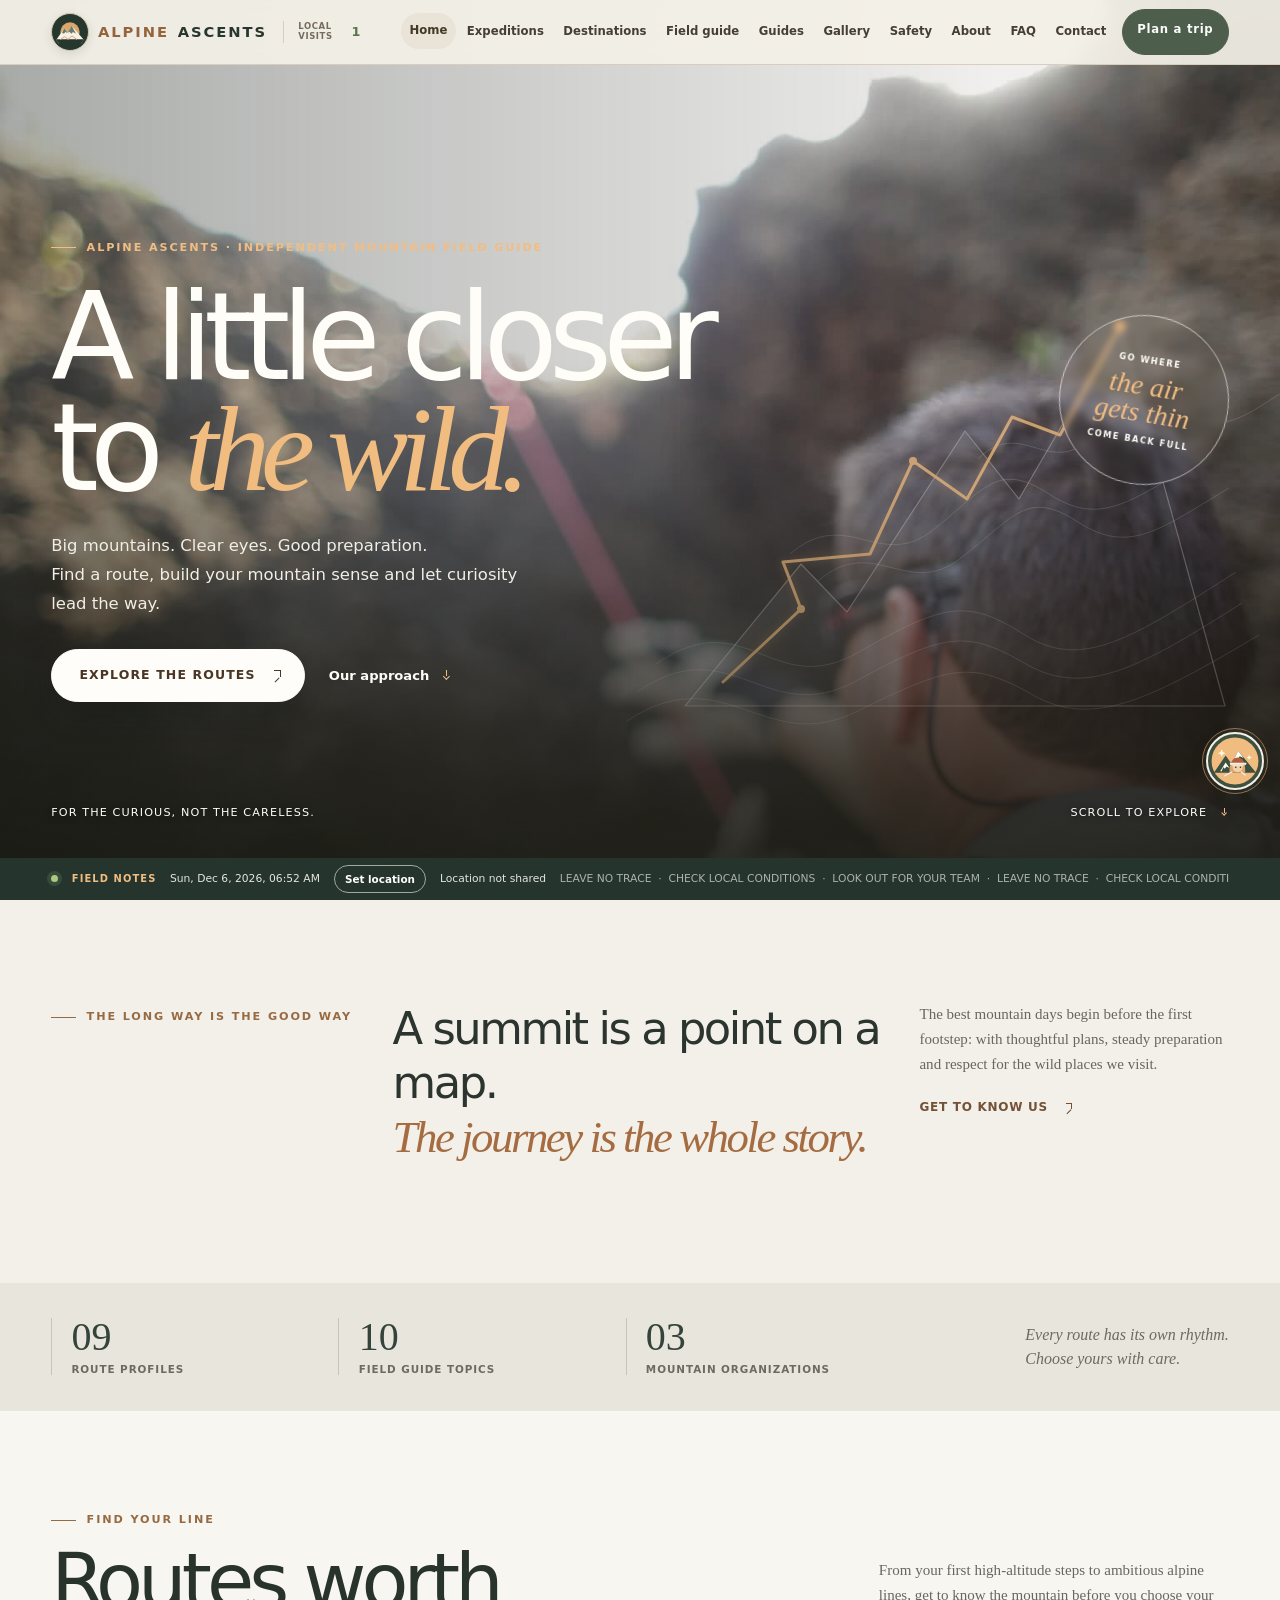
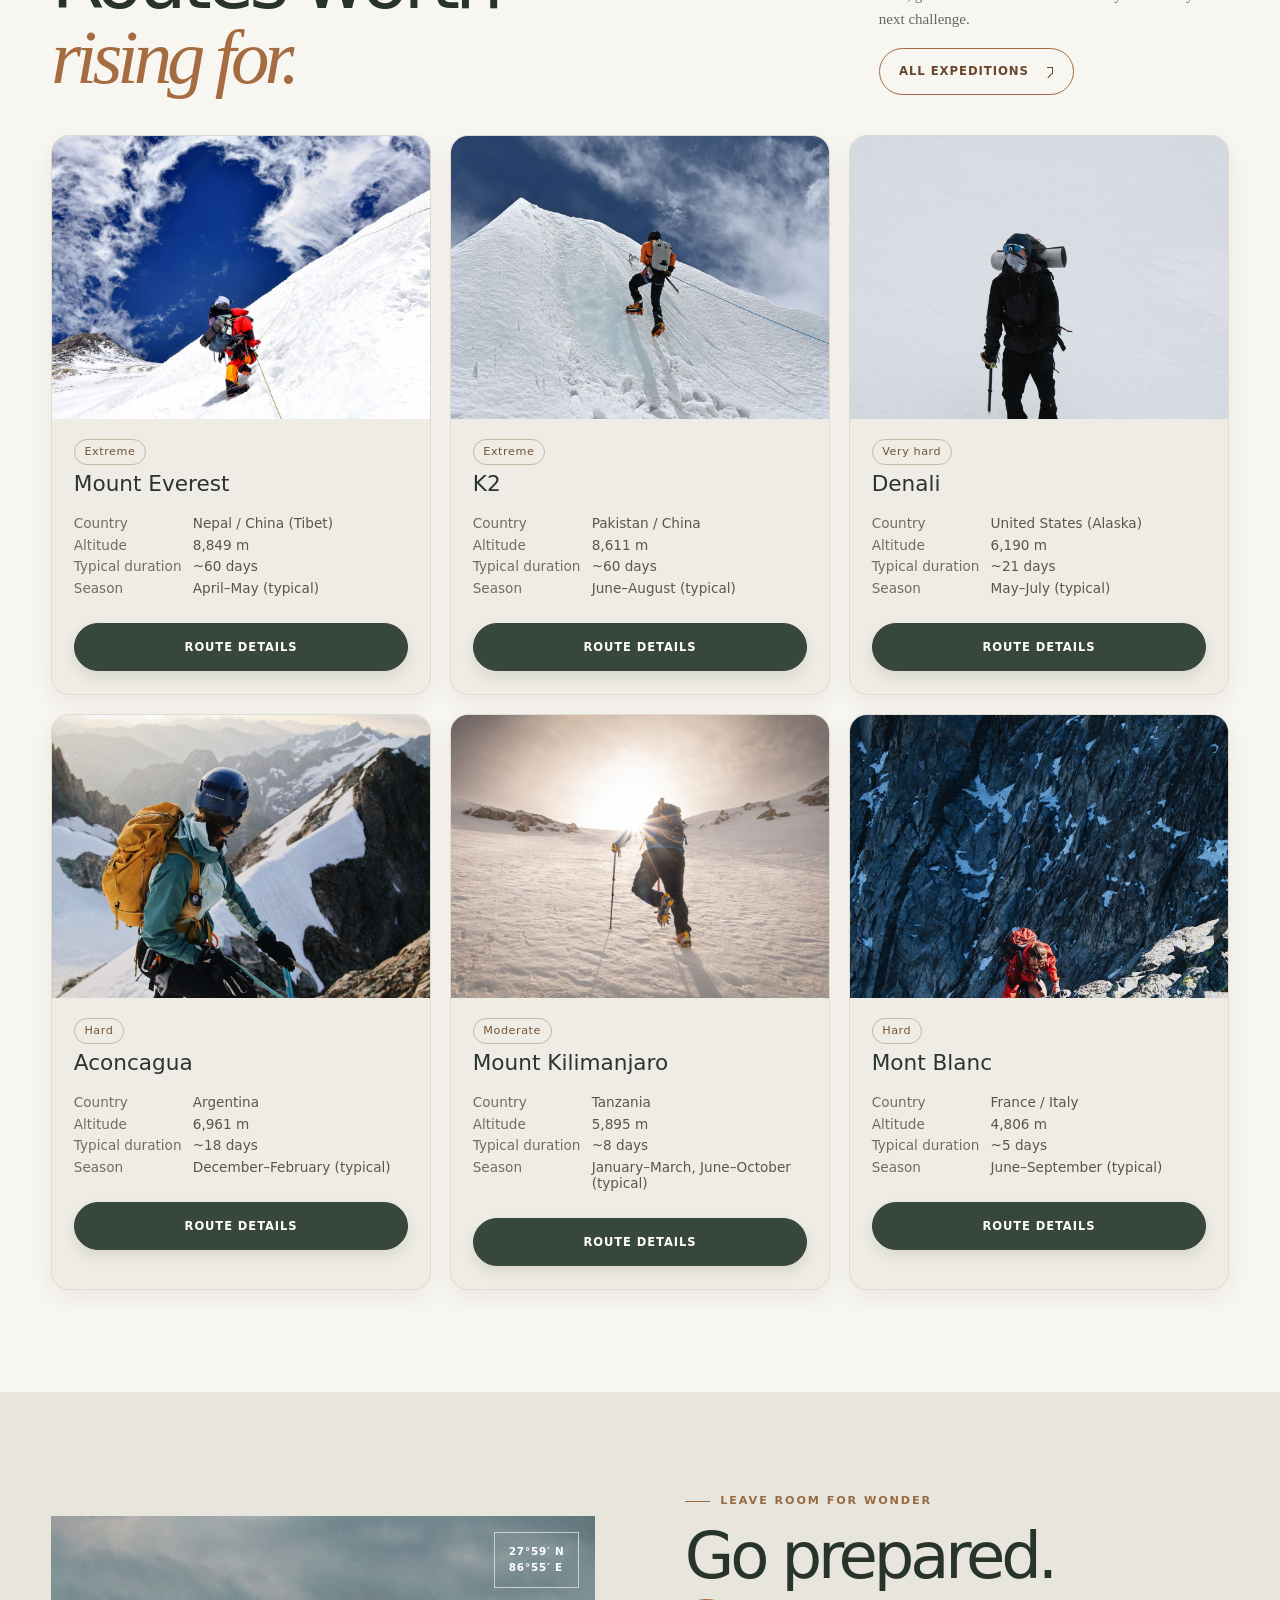
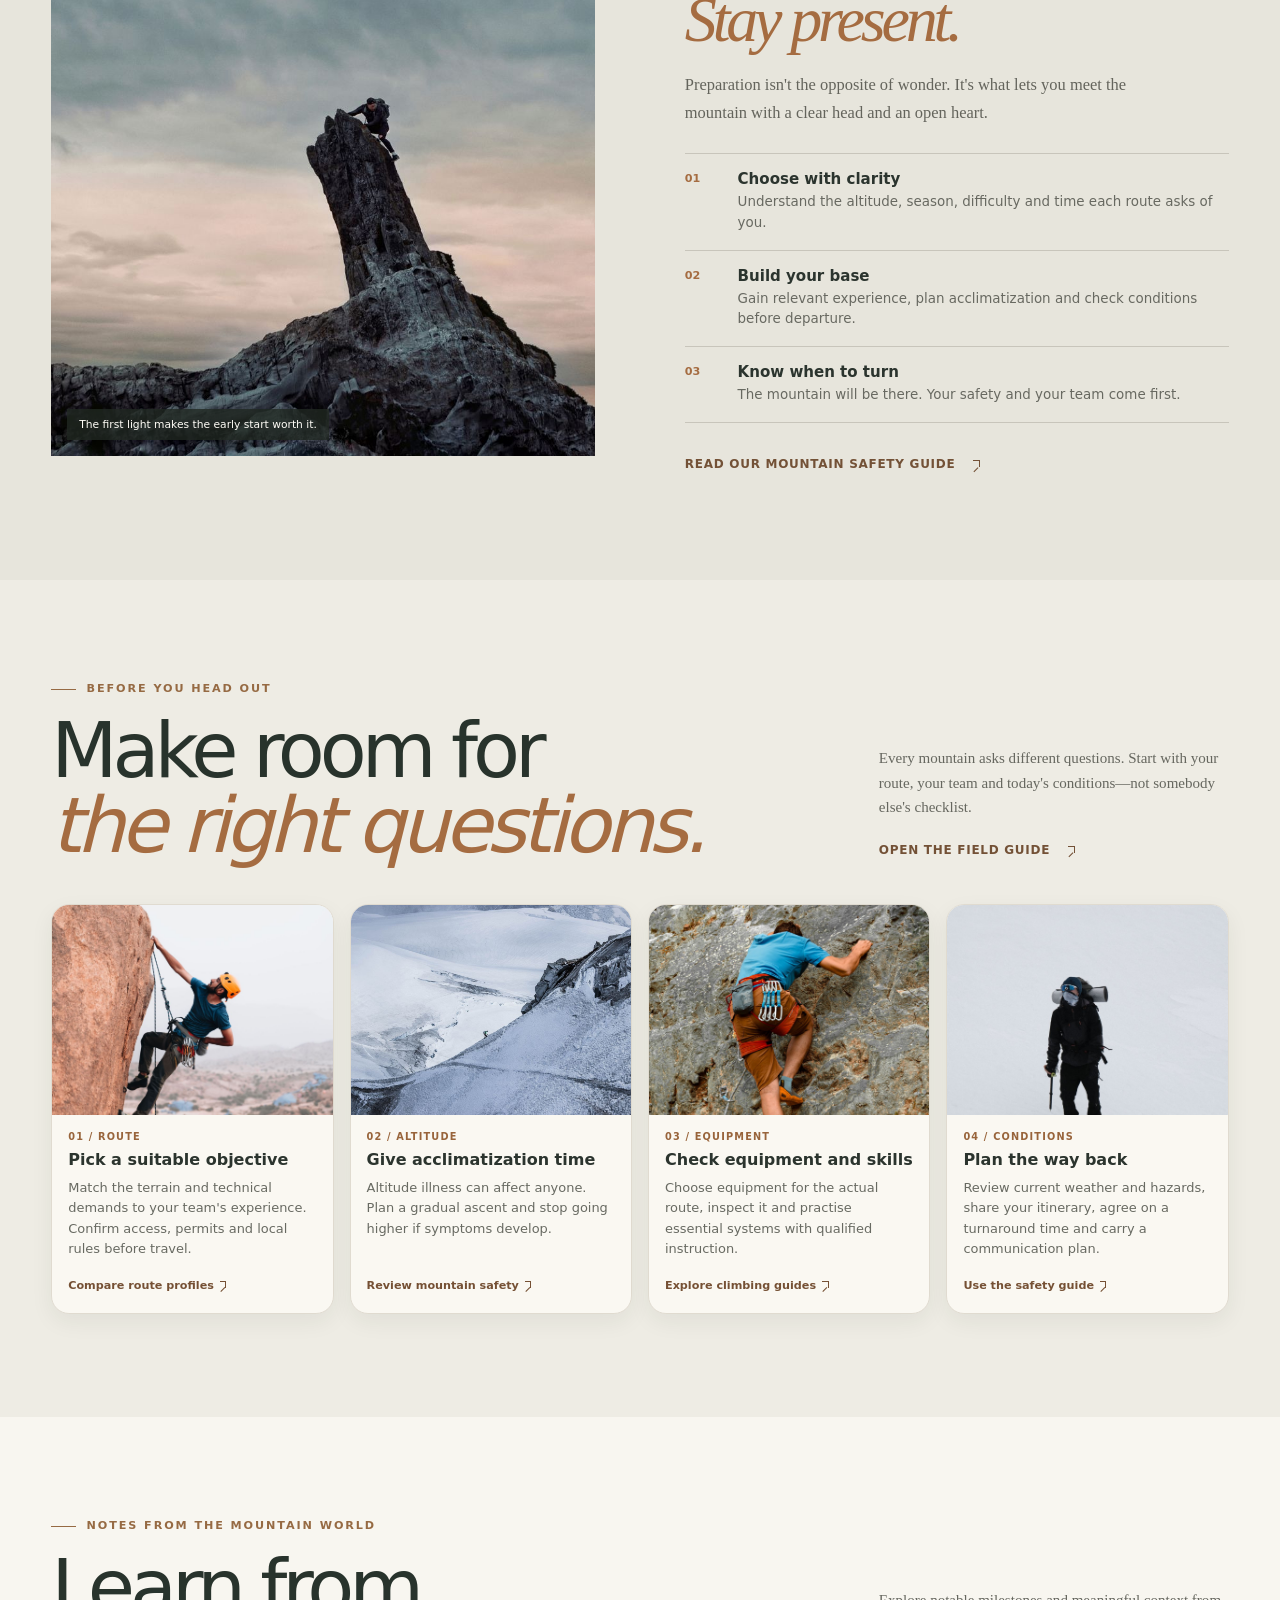
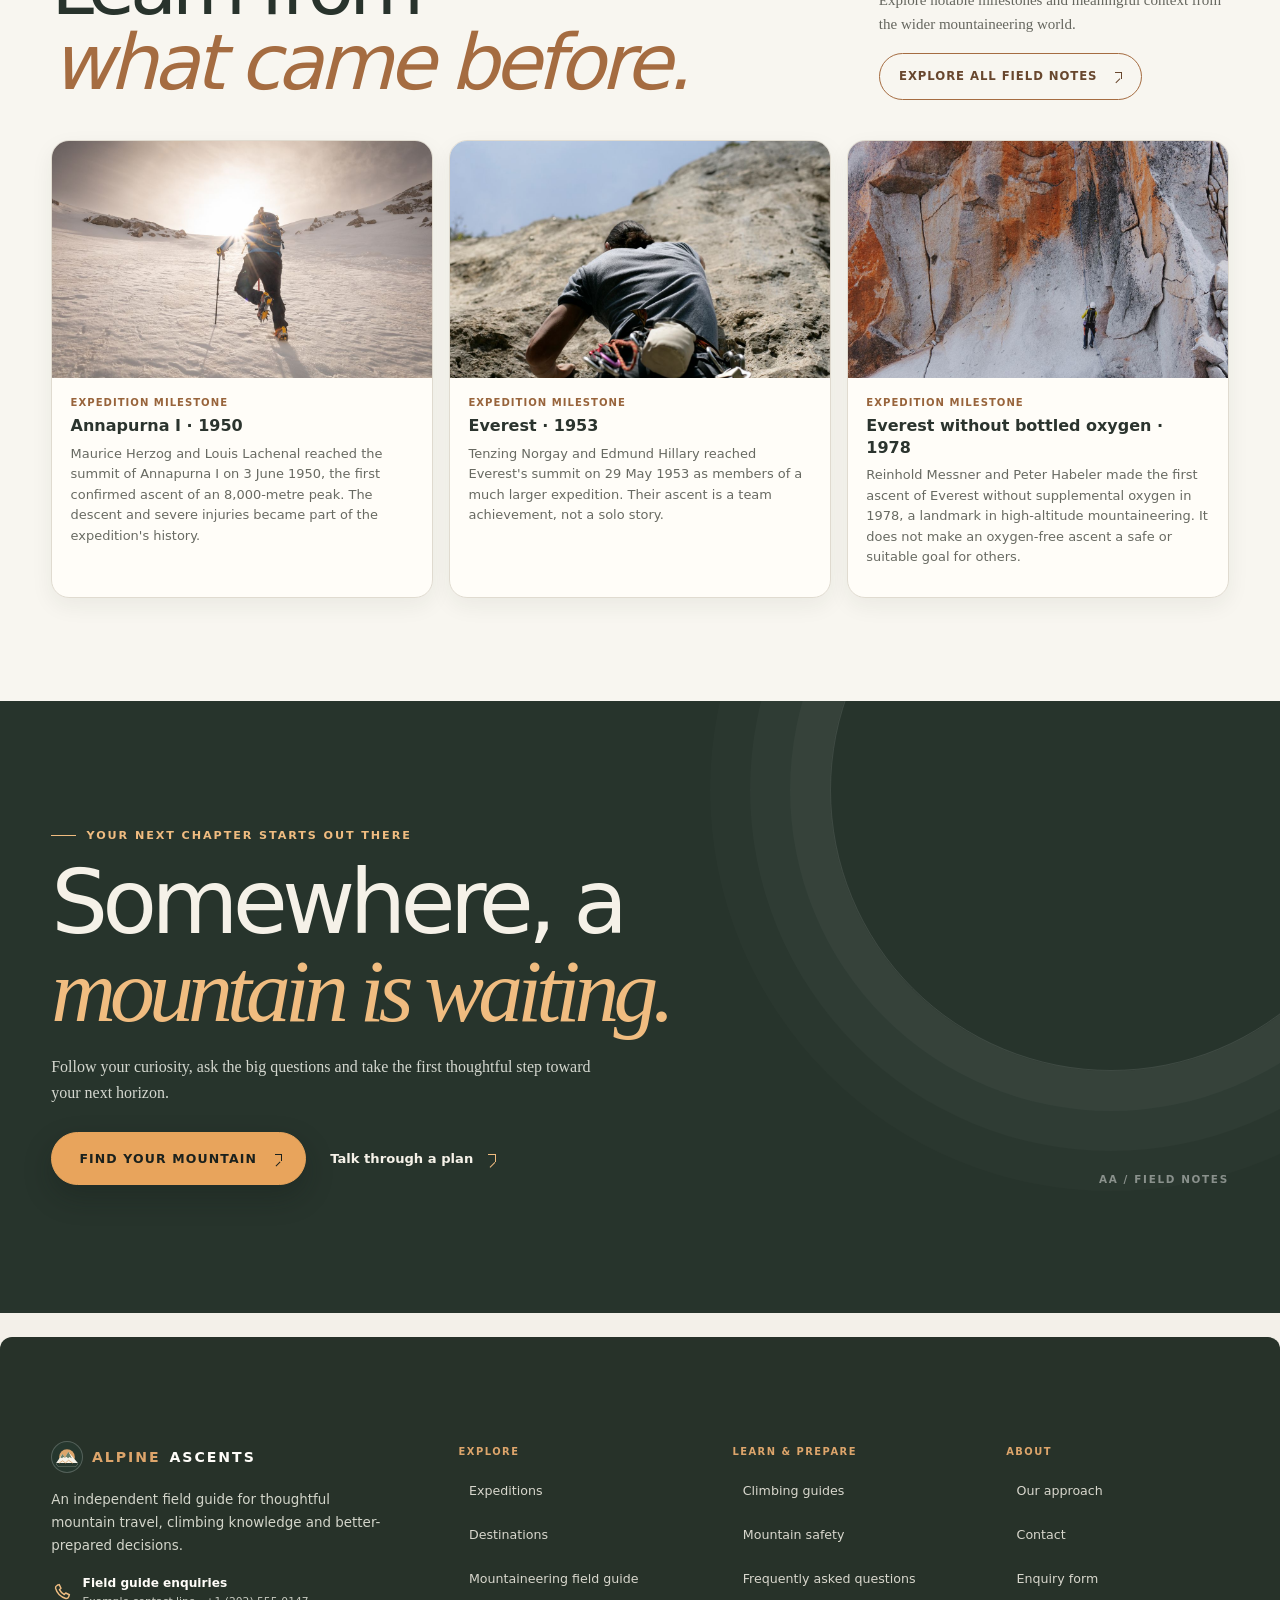
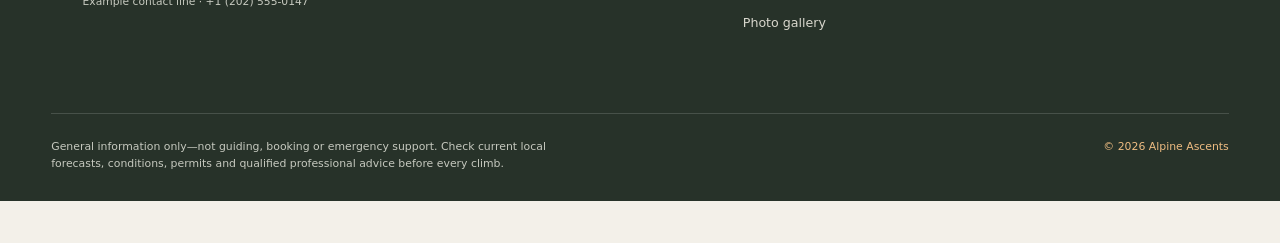
==== commit e92fe85c: "update" ====
--- a/index.html
+++ b/index.html
@@ -8,7 +8,7 @@
     <meta name="description"
         content="Discover mountain expeditions from the Himalaya to the Alps. Find your route, prepare thoughtfully and climb with respect.">
     <link rel="stylesheet" href="css/style.css">
-    <link rel="icon" type="image/webp" href="assets/images/climbing/fav.webp">
+    <link rel="icon" type="image/svg+xml" href="assets/images/climbing/alpine-mark.svg">
 </head>
 
 <body data-page="home">
@@ -19,14 +19,14 @@
             <div class="wrap hero-content">
                 <p class="eyebrow hero-eyebrow"><span></span> Alpine Ascents · Independent mountain field guide</p>
                 <h1 id="hero-title">A little closer<br>to <em>the wild.</em></h1>
-                <p class="hero-copy">Big mountains. Clear eyes. Good preparation.<br>Explore route profiles, learn the essentials and choose your next question with care.</p>
+                <p class="hero-copy">Big mountains. Clear eyes. Good preparation.<br>Find a route, build your mountain sense and let curiosity lead the way.</p>
                 <div class="hero-actions">
-                    <a class="btn pri hero-primary" href="expeditions.html">Explore the routes <span aria-hidden="true">↗</span></a>
-                    <a class="hero-secondary" href="#approach">Our approach <span aria-hidden="true">↓</span></a>
+                    <a class="btn pri hero-primary" href="expeditions.html">Explore the routes <span class="icon-external" aria-hidden="true"></span></a>
+                    <a class="hero-secondary" href="#approach">Our approach <span class="icon-down" aria-hidden="true"></span></a>
                 </div>
                 <div class="hero-bottomline">
                     <span>For the curious, not the careless.</span>
-                    <a href="#featured">Scroll to explore <span aria-hidden="true">↓</span></a>
+                    <a href="#featured">Scroll to explore <span class="icon-down" aria-hidden="true"></span></a>
                 </div>
             </div>
             <svg class="hero-route-art" viewBox="0 0 640 520" aria-hidden="true" focusable="false">
@@ -62,8 +62,8 @@
                 <p class="eyebrow"><span></span> The long way is the good way</p>
                 <p class="intro-statement">A summit is a point on a map.<br><em>The journey is the whole story.</em></p>
                 <div class="intro-aside">
-                    <p>We believe the best days in the mountains start long before the trailhead — with honest planning, steady preparation and respect for the place.</p>
-                    <a class="text-link" href="about.html">Get to know us <span aria-hidden="true">↗</span></a>
+                    <p>The best mountain days begin before the first footstep: with thoughtful plans, steady preparation and respect for the wild places we visit.</p>
+                    <a class="text-link" href="about.html">Get to know us <span class="icon-external" aria-hidden="true"></span></a>
                 </div>
             </div>
         </section>
@@ -87,8 +87,8 @@
                         <h2>Routes worth<br><em>rising for.</em></h2>
                     </div>
                     <div class="heading-aside">
-                        <p>From first high-altitude steps to serious alpine objectives, explore the details before you choose your next challenge.</p>
-                        <a class="btn outline-btn" href="expeditions.html">All expeditions <span aria-hidden="true">↗</span></a>
+                        <p>From your first high-altitude steps to ambitious alpine lines, get to know the mountain before you choose your next challenge.</p>
+                        <a class="btn outline-btn" href="expeditions.html">All expeditions <span class="icon-external" aria-hidden="true"></span></a>
                     </div>
                 </div>
                 <div id="grid" class="grid home-grid" aria-live="polite">Loading expeditions…</div>
@@ -106,7 +106,7 @@
                 <div class="approach-copy">
                     <p class="eyebrow"><span></span> Leave room for wonder</p>
                     <h2>Go prepared.<br><em>Stay present.</em></h2>
-                    <p class="approach-lead">Good preparation doesn't take the magic out of a mountain. It gives you more room to experience it.</p>
+                    <p class="approach-lead">Preparation isn't the opposite of wonder. It's what lets you meet the mountain with a clear head and an open heart.</p>
                     <div class="approach-list">
                         <article>
                             <span>01</span>
@@ -121,7 +121,7 @@
                             <div><h3>Know when to turn</h3><p>The mountain will be there. Your safety and your team come first.</p></div>
                         </article>
                     </div>
-                    <a class="text-link" href="safety.html">Read our mountain safety guide <span aria-hidden="true">↗</span></a>
+                    <a class="text-link" href="safety.html">Read our mountain safety guide <span class="icon-external" aria-hidden="true"></span></a>
                 </div>
             </div>
         </section>
@@ -135,26 +135,26 @@
                         <h2>Make room for<br><em>the right questions.</em></h2>
                     </div>
                     <div class="heading-aside">
-                        <p>A good plan starts with the route, your team and current conditions—not a checklist copied from someone else's trip.</p>
-                        <a class="text-link" href="mountaineering.html">Open the field guide <span aria-hidden="true">↗</span></a>
+                        <p>Every mountain asks different questions. Start with your route, your team and today's conditions—not somebody else's checklist.</p>
+                        <a class="text-link" href="mountaineering.html">Open the field guide <span class="icon-external" aria-hidden="true"></span></a>
                     </div>
                 </div>
                 <div class="planning-grid">
                     <article class="planning-card">
                         <img src="assets/images/climbing/guide-alpine-climber.jpg" alt="Climber ascending a steep rock route" loading="lazy">
-                        <div><span>01 / ROUTE</span><h3>Pick a suitable objective</h3><p>Match the terrain and technical demands to your team's experience. Confirm access, permits and local rules before travel.</p><a href="expeditions.html">Compare route profiles ↗</a></div>
+                        <div><span>01 / ROUTE</span><h3>Pick a suitable objective</h3><p>Match the terrain and technical demands to your team's experience. Confirm access, permits and local rules before travel.</p><a href="expeditions.html">Compare route profiles <span class="icon-external" aria-hidden="true"></span></a></div>
                     </article>
                     <article class="planning-card">
                         <img src="assets/images/climbing/page-safety.jpg" alt="Mountaineer ascending a snowy mountain ridge" loading="lazy">
-                        <div><span>02 / ALTITUDE</span><h3>Give acclimatization time</h3><p>Altitude illness can affect anyone. Plan a gradual ascent and stop going higher if symptoms develop.</p><a href="safety.html">Review mountain safety ↗</a></div>
+                        <div><span>02 / ALTITUDE</span><h3>Give acclimatization time</h3><p>Altitude illness can affect anyone. Plan a gradual ascent and stop going higher if symptoms develop.</p><a href="safety.html">Review mountain safety <span class="icon-external" aria-hidden="true"></span></a></div>
                     </article>
                     <article class="planning-card">
                         <img src="assets/images/climbing/guide-climber-rope.jpg" alt="Climber using a rope on a rock route" loading="lazy">
-                        <div><span>03 / EQUIPMENT</span><h3>Check equipment and skills</h3><p>Choose equipment for the actual route, inspect it and practise essential systems with qualified instruction.</p><a href="guides.html">Explore climbing guides ↗</a></div>
+                        <div><span>03 / EQUIPMENT</span><h3>Check equipment and skills</h3><p>Choose equipment for the actual route, inspect it and practise essential systems with qualified instruction.</p><a href="guides.html">Explore climbing guides <span class="icon-external" aria-hidden="true"></span></a></div>
                     </article>
                     <article class="planning-card">
                         <img src="assets/images/climbing/expedition-denali.jpg" alt="Mountaineer travelling across a snowy slope" loading="lazy">
-                        <div><span>04 / CONDITIONS</span><h3>Plan the way back</h3><p>Review current weather and hazards, share your itinerary, agree on a turnaround time and carry a communication plan.</p><a href="safety.html">Use the safety guide ↗</a></div>
+                        <div><span>04 / CONDITIONS</span><h3>Plan the way back</h3><p>Review current weather and hazards, share your itinerary, agree on a turnaround time and carry a communication plan.</p><a href="safety.html">Use the safety guide <span class="icon-external" aria-hidden="true"></span></a></div>
                     </article>
                 </div>
             </div>
@@ -170,7 +170,7 @@
                     </div>
                     <div class="heading-aside">
                         <p>Explore notable milestones and meaningful context from the wider mountaineering world.</p>
-                        <a class="btn outline-btn" href="mountaineering.html#field-stories">Explore all field notes <span aria-hidden="true">↗</span></a>
+                        <a class="btn outline-btn" href="mountaineering.html#field-stories">Explore all field notes <span class="icon-external" aria-hidden="true"></span></a>
                     </div>
                 </div>
                 <div id="home-notes-grid" class="home-notes-grid" aria-live="polite">
@@ -184,10 +184,10 @@
             <div class="wrap closer-inner">
                 <p class="eyebrow"><span></span> Your next chapter starts out there</p>
                 <h2>Somewhere, a<br><em>mountain is waiting.</em></h2>
-                <p>Take a look around. Ask the big questions. Start with one good route.</p>
+                <p>Follow your curiosity, ask the big questions and take the first thoughtful step toward your next horizon.</p>
                 <div class="hero-actions">
-                    <a class="btn pri hero-primary" href="destinations.html">Find your mountain <span aria-hidden="true">↗</span></a>
-                    <a class="hero-secondary" href="booking.html">Talk through a plan <span aria-hidden="true">↗</span></a>
+                    <a class="btn pri hero-primary" href="destinations.html">Find your mountain <span class="icon-external" aria-hidden="true"></span></a>
+                    <a class="hero-secondary" href="booking.html">Talk through a plan <span class="icon-external" aria-hidden="true"></span></a>
                 </div>
                 <span class="closer-mark" aria-hidden="true">AA / FIELD NOTES</span>
             </div>
--- a/css/style.css
+++ b/css/style.css
@@ -1508,6 +1508,346 @@
 @media(prefers-reduced-motion:reduce) {
     .bgv {
         display: none
+    }
+}
+
+.footer-contact {
+    display: flex;
+    width: fit-content;
+    align-items: center;
+    gap: .65rem;
+    margin-top: 1.15rem;
+    color: #efbd82;
+    text-decoration: none;
+}
+
+.footer-contact > svg {
+    width: 21px;
+    height: 21px;
+    flex: 0 0 21px;
+    fill: none;
+    stroke: currentColor;
+    stroke-linecap: round;
+    stroke-linejoin: round;
+    stroke-width: 1.7;
+}
+
+.footer-contact span {
+    display: grid;
+    gap: .15rem;
+}
+
+.footer-contact strong {
+    color: #fffdf9;
+    font: 650 .76rem/1.3 system-ui, 'Segoe UI', sans-serif;
+}
+
+.footer-contact small {
+    color: #c6c9bf;
+    font: .67rem/1.4 system-ui, 'Segoe UI', sans-serif;
+}
+
+.footer-contact:hover strong,
+.footer-contact:hover small {
+    color: #efbd82;
+}
+
+#top svg {
+    display: block;
+    width: 20px;
+    height: 20px;
+    margin: auto;
+    fill: none;
+    stroke: currentColor;
+    stroke-linecap: round;
+    stroke-linejoin: round;
+    stroke-width: 1.8;
+}
+
+.icon-external,
+.icon-down {
+    position: relative;
+    display: inline-block;
+    width: .8em;
+    height: .8em;
+    flex: 0 0 .8em;
+    vertical-align: -.04em;
+}
+
+.icon-external::before {
+    position: absolute;
+    top: .08em;
+    right: .04em;
+    width: .48em;
+    height: .48em;
+    border-top: 1.5px solid currentColor;
+    border-right: 1.5px solid currentColor;
+    content: "";
+}
+
+.icon-external::after {
+    position: absolute;
+    right: .15em;
+    bottom: .1em;
+    width: .52em;
+    border-top: 1.5px solid currentColor;
+    content: "";
+    transform: rotate(-45deg);
+    transform-origin: right center;
+}
+
+.icon-down::before {
+    position: absolute;
+    top: .02em;
+    left: .34em;
+    height: .48em;
+    border-left: 1.5px solid currentColor;
+    content: "";
+}
+
+.icon-down::after {
+    position: absolute;
+    bottom: .12em;
+    left: .19em;
+    width: .29em;
+    height: .29em;
+    border-right: 1.5px solid currentColor;
+    border-bottom: 1.5px solid currentColor;
+    content: "";
+    transform: rotate(45deg);
+}
+
+.icon-location {
+    position: relative;
+    display: inline-block;
+    width: 1.1rem;
+    height: 1.1rem;
+    border: 2px solid currentColor;
+    border-radius: 50% 50% 50% 0;
+    color: var(--ice);
+    transform: rotate(-45deg);
+}
+
+.icon-location::after {
+    position: absolute;
+    top: 50%;
+    left: 50%;
+    width: .25rem;
+    height: .25rem;
+    border: 1.5px solid currentColor;
+    border-radius: 50%;
+    content: "";
+    transform: translate(-50%, -50%);
+}
+
+.mountain-assistant {
+    right: 1rem;
+    bottom: 150px;
+    width: min(440px, calc(100vw - 32px));
+    height: min(680px, calc(100dvh - 190px));
+    max-height: min(680px, calc(100dvh - 190px));
+    border: 1px solid #d5dacd;
+    border-radius: 26px;
+    background: #f9f8f3;
+    box-shadow: 0 28px 80px #17221b66, 0 8px 24px #17221b2b;
+}
+
+.mountain-assistant.is-open {
+    animation: assistant-pop .3s cubic-bezier(.16, 1, .3, 1) both;
+}
+
+.assistant-header {
+    min-height: 84px;
+    padding: .9rem 1rem;
+    background: linear-gradient(125deg, #263b30, #405943);
+}
+
+.assistant-kicker {
+    color: #efbd82;
+}
+
+.assistant-kicker::before {
+    background: #a7d89a;
+    box-shadow: 0 0 0 3px #a7d89a30;
+}
+
+.assistant-header h2 {
+    color: #fffdf7;
+    font-size: 1.12rem;
+}
+
+.assistant-status {
+    color: #d3ddce;
+}
+
+.assistant-avatar {
+    width: 50px;
+    height: 50px;
+    flex-basis: 50px;
+    border-color: #efbd82;
+    border-radius: 17px;
+}
+
+.assistant-close {
+    border-color: #ffffff3d;
+    background: #ffffff12;
+    color: #fffdf7;
+}
+
+.assistant-close svg {
+    display: block;
+    width: 18px;
+    height: 18px;
+    fill: none;
+    stroke: currentColor;
+    stroke-linecap: round;
+    stroke-width: 2;
+}
+
+.assistant-close:hover {
+    border-color: #ffffff80;
+    background: #ffffff24;
+    color: #fffdf7;
+}
+
+.assistant-disclaimer {
+    padding: .65rem 1rem;
+    background: #f0f1e9;
+    color: #647064;
+    font-size: .68rem;
+}
+
+.assistant-messages {
+    min-height: 0;
+    flex: 1 1 auto;
+    gap: .9rem;
+    padding: 1.1rem;
+    background:
+        radial-gradient(ellipse at 100% 0%, #e8eee1 0, transparent 38%),
+        #fbfaf6;
+}
+
+.assistant-message {
+    max-width: 88%;
+    padding: .85rem 1rem;
+    border: 1px solid #e4e6dc;
+    border-radius: 18px 18px 18px 5px;
+    background: #fffefa;
+    box-shadow: 0 6px 18px #2b342e0d;
+}
+
+.assistant-message-user {
+    border-color: #3e503f;
+    border-radius: 18px 18px 5px 18px;
+    background: linear-gradient(140deg, #52684f, #344638);
+}
+
+.assistant-message p {
+    font-size: .84rem;
+    line-height: 1.65;
+}
+
+.assistant-prompts {
+    display: grid;
+    grid-template-columns: repeat(2, minmax(0, 1fr));
+    gap: .45rem;
+    overflow: visible;
+    padding: .75rem 1rem;
+    border-top: 1px solid #e9e9df;
+    background: #fbfaf6;
+}
+
+.assistant-prompts button {
+    min-width: 0;
+    min-height: 40px;
+    padding: .5rem .65rem;
+    border-color: #dfe3d8;
+    background: #fffefa;
+    font-size: .67rem;
+    line-height: 1.4;
+    white-space: normal;
+}
+
+.assistant-prompts button:last-child {
+    grid-column: 1 / -1;
+}
+
+.assistant-form {
+    align-items: center;
+    gap: .6rem;
+    padding: .85rem;
+    border-top: 1px solid #e2e4da;
+    background: #f0f1e9;
+}
+
+.assistant-form input {
+    min-height: 50px;
+    padding-inline: 1rem;
+    border-color: #d9ded2;
+    background: #fffefa;
+    box-shadow: 0 3px 12px #25342b0d;
+    font-size: .84rem;
+}
+
+.assistant-form > button {
+    display: inline-flex;
+    min-width: 78px;
+    min-height: 48px;
+    align-items: center;
+    justify-content: center;
+    gap: .35rem;
+    box-shadow: 0 6px 16px #263b3033;
+    font-size: .76rem;
+}
+
+.assistant-form > button svg {
+    width: 16px;
+    height: 16px;
+    fill: none;
+    stroke: currentColor;
+    stroke-linecap: round;
+    stroke-linejoin: round;
+    stroke-width: 1.8;
+    transition: transform .2s ease;
+}
+
+.assistant-form > button:not(:disabled):hover svg {
+    transform: translateX(2px);
+}
+
+.hero-actions .icon-external,
+.hero-actions .icon-down,
+.section-heading .icon-external,
+.text-link .icon-external {
+    margin-left: .55rem;
+}
+
+@media(max-width:600px) {
+    .mountain-assistant {
+        right: .55rem;
+        left: .55rem;
+        bottom: 174px;
+        width: auto;
+        height: min(620px, calc(100dvh - 210px));
+        max-height: min(620px, calc(100dvh - 210px));
+        border-radius: 22px;
+    }
+
+    .assistant-header {
+        min-height: 78px;
+        padding: .75rem .85rem;
+    }
+
+    .assistant-messages {
+        padding: .9rem;
+    }
+
+    .assistant-prompts {
+        padding: .65rem .8rem;
+    }
+
+    .assistant-form {
+        padding: .7rem;
     }
 }
 
@@ -3006,4 +3346,732 @@
     .assistant-prompts button {
         transition: none
     }
+}
+
+button,
+.btn {
+    border-radius: 999px;
+}
+
+.btn,
+#menu,
+#top,
+.assistant-close,
+.assistant-prompts button,
+.assistant-form > button {
+    transition: transform .22s ease, box-shadow .22s ease, color .22s ease, background-color .22s ease, border-color .22s ease;
+}
+
+#menu,
+#top,
+.assistant-close,
+.assistant-prompts button,
+.assistant-form > button {
+    box-shadow: 0 3px 10px #332b2312;
+}
+
+#menu:hover,
+#top:hover,
+.assistant-close:hover,
+.assistant-prompts button:hover,
+.assistant-form > button:not(:disabled):hover {
+    transform: translateY(-2px);
+    box-shadow: 0 8px 18px #332b2326;
+}
+
+.card {
+    border-radius: 18px;
+    box-shadow: 0 8px 22px #332b2310;
+    transition: transform .32s cubic-bezier(.2, .75, .3, 1), box-shadow .32s ease, border-color .32s ease;
+}
+
+.card:hover {
+    transform: translateY(-7px);
+    box-shadow: 0 20px 38px #332b2326;
+}
+
+.card .ph img {
+    transition: transform .55s cubic-bezier(.2, .75, .3, 1);
+}
+
+.card:hover .ph img {
+    transform: scale(1.055);
+}
+
+.card:not(.rv) {
+    animation: card-arrive .6s cubic-bezier(.2, .75, .3, 1) both;
+}
+
+body[data-page="home"] .home-grid .card {
+    border: 1px solid #e0dbd0;
+    border-radius: 18px;
+    background: #eeece4;
+    box-shadow: 0 8px 22px #25291c12;
+}
+
+body[data-page="home"] .home-grid .card:hover {
+    transform: translateY(-7px);
+    border-color: #b28a63;
+    box-shadow: 0 20px 38px #25291c24;
+}
+
+body[data-page="home"] .home-grid .body .btn {
+    border-radius: 999px;
+    box-shadow: 0 6px 14px #25291c1c;
+}
+
+body[data-page="home"] .planning-card,
+body[data-page="home"] .home-note-card {
+    border-color: #e0dbd0;
+    border-radius: 18px;
+    box-shadow: 0 8px 22px #25291c10;
+    transition: transform .32s cubic-bezier(.2, .75, .3, 1), box-shadow .32s ease, border-color .32s ease;
+    animation: card-arrive .65s cubic-bezier(.2, .75, .3, 1) both;
+}
+
+body[data-page="home"] .planning-card:hover,
+body[data-page="home"] .home-note-card:hover {
+    transform: translateY(-7px);
+    border-color: #b28a63;
+    box-shadow: 0 20px 38px #25291c24;
+}
+
+body[data-page="home"] .planning-card:nth-child(2),
+body[data-page="home"] .home-note-card:nth-child(2) {
+    animation-delay: .08s;
+}
+
+body[data-page="home"] .planning-card:nth-child(3),
+body[data-page="home"] .home-note-card:nth-child(3) {
+    animation-delay: .16s;
+}
+
+body[data-page="home"] .planning-card:nth-child(4) {
+    animation-delay: .24s;
+}
+
+body[data-page="home"] .planning-card > img,
+body[data-page="home"] .home-note-card > img {
+    transition: transform .6s cubic-bezier(.2, .75, .3, 1);
+}
+
+body[data-page="home"] .planning-card:hover > img,
+body[data-page="home"] .home-note-card:hover > img {
+    transform: scale(1.045);
+}
+
+body[data-page="home"] .planning-card a,
+body[data-page="home"] .home-note-card a {
+    transition: color .2s ease, letter-spacing .2s ease;
+}
+
+body[data-page="home"] .planning-card a:hover,
+body[data-page="home"] .home-note-card a:hover {
+    letter-spacing: .03em;
+}
+
+.assistant-launcher::after {
+    position: absolute;
+    inset: -6px;
+    border: 1px solid #dda56b9c;
+    border-radius: 50%;
+    content: "";
+    pointer-events: none;
+    animation: assistant-pulse 2.4s ease-out infinite;
+}
+
+.mountain-assistant {
+    border-color: #d7d3c7;
+    border-radius: 22px;
+    box-shadow: 0 24px 70px #20282152, 0 5px 18px #2028211c;
+    transform-origin: bottom right;
+}
+
+.mountain-assistant.is-open {
+    animation: assistant-pop .28s cubic-bezier(.2, .8, .25, 1) both;
+}
+
+.assistant-header {
+    background: linear-gradient(135deg, #f3f1e9, #e8e9df);
+}
+
+.assistant-kicker {
+    display: inline-flex;
+    align-items: center;
+    gap: .4rem;
+}
+
+.assistant-kicker::before {
+    width: 7px;
+    height: 7px;
+    border-radius: 50%;
+    background: #6d8b61;
+    box-shadow: 0 0 0 3px #6d8b6124;
+    content: "";
+}
+
+.assistant-message {
+    box-shadow: 0 3px 10px #2028210c;
+    animation: message-arrive .22s ease-out both;
+}
+
+.assistant-message-user {
+    box-shadow: 0 5px 14px #273c2c2e;
+}
+
+.assistant-prompts button:hover {
+    border-color: #8d9b84;
+    background: #edf0e8;
+}
+
+.assistant-form > button:not(:disabled):hover {
+    border-color: #765539;
+    background: #765539;
+}
+
+@keyframes card-arrive {
+    from {
+        opacity: 0;
+        filter: blur(3px);
+    }
+
+    to {
+        opacity: 1;
+        filter: blur(0);
+    }
+}
+
+@keyframes assistant-pulse {
+    0% {
+        opacity: .8;
+        transform: scale(.96);
+    }
+
+    100% {
+        opacity: 0;
+        transform: scale(1.32);
+    }
+}
+
+@keyframes assistant-pop {
+    from {
+        opacity: 0;
+        transform: translateY(14px) scale(.96);
+    }
+
+    to {
+        opacity: 1;
+        transform: translateY(0) scale(1);
+    }
+}
+
+@keyframes message-arrive {
+    from {
+        opacity: 0;
+        transform: translateY(6px);
+    }
+
+    to {
+        opacity: 1;
+        transform: translateY(0);
+    }
+}
+
+@media(max-width:600px) {
+    .mountain-assistant {
+        transform-origin: bottom center;
+    }
+}
+
+@media(prefers-reduced-motion:reduce) {
+    .card:not(.rv),
+    body[data-page="home"] .planning-card,
+    body[data-page="home"] .home-note-card,
+    .assistant-launcher::after,
+    .mountain-assistant.is-open,
+    .assistant-message {
+        animation: none;
+    }
+
+    .card,
+    body[data-page="home"] .planning-card,
+    body[data-page="home"] .home-note-card {
+        transition: none;
+    }
+}
+
+.logo {
+    gap: .55rem;
+    color: #29362d;
+    font: 750 .92rem/1 system-ui, 'Segoe UI', sans-serif;
+    letter-spacing: .13em;
+    text-decoration: none;
+    text-transform: uppercase;
+}
+
+.logo img {
+    width: 38px;
+    height: 38px;
+    padding: 2px;
+    border: 1px solid #d5c6ad;
+    border-radius: 50%;
+    background: #26372e;
+    box-shadow: 0 3px 10px #26372e20;
+}
+
+.logo span {
+    color: #93643d;
+}
+
+.footer-brand-mark img {
+    padding: 2px;
+    background: #26372e;
+}
+
+.mountain-assistant {
+    width: min(430px, calc(100vw - 32px));
+    height: min(640px, calc(100dvh - 200px));
+    max-height: calc(100dvh - 200px);
+    border: 1px solid #d8d6ca;
+    border-radius: 24px;
+    background: #fbfaf6;
+}
+
+.assistant-header {
+    min-height: 82px;
+    padding: .9rem 1rem;
+    background: linear-gradient(120deg, #f3f1e9 0%, #e8eee6 100%);
+}
+
+.assistant-brand {
+    display: flex;
+    min-width: 0;
+    align-items: center;
+    gap: .75rem;
+}
+
+.assistant-avatar {
+    display: grid;
+    width: 48px;
+    height: 48px;
+    flex: 0 0 48px;
+    place-items: center;
+    overflow: hidden;
+    border: 2px solid #fffdf6;
+    border-radius: 16px;
+    background: #3e503f;
+    box-shadow: 0 4px 12px #26372e20;
+}
+
+.assistant-avatar svg {
+    display: block;
+    width: 42px;
+    height: 42px;
+}
+
+.assistant-brand-copy {
+    display: flex;
+    min-width: 0;
+    flex-direction: column;
+}
+
+.assistant-kicker {
+    color: #7a674c;
+    font-size: .55rem;
+    letter-spacing: .12em;
+}
+
+.assistant-header h2 {
+    margin: .12rem 0 0;
+    font-size: 1.08rem;
+    letter-spacing: -.025em;
+}
+
+.assistant-status {
+    display: flex;
+    align-items: center;
+    gap: .32rem;
+    margin-top: .13rem;
+    color: #63715e;
+    font-size: .62rem;
+    font-weight: 600;
+}
+
+.assistant-status::before {
+    width: 6px;
+    height: 6px;
+    border-radius: 50%;
+    background: #6b9464;
+    box-shadow: 0 0 0 3px #6b946420;
+    content: "";
+}
+
+.assistant-disclaimer {
+    padding: .62rem 1rem;
+    border-bottom-color: #e7e5dc;
+    background: #f8f7f1;
+    font-size: .66rem;
+}
+
+.assistant-messages {
+    min-height: 0;
+    gap: .8rem;
+    padding: 1rem;
+    background: radial-gradient(ellipse at 12% 0%, #e9eee61f, transparent 55%), #fbfaf6;
+    scrollbar-color: #b6b9a9 transparent;
+    scrollbar-width: thin;
+}
+
+.assistant-message {
+    max-width: 88%;
+    padding: .78rem .9rem;
+    border: 1px solid #e4e3d9;
+    border-radius: 17px 17px 17px 5px;
+    background: #f1f1e9;
+    box-shadow: 0 4px 12px #29362d0b;
+}
+
+.assistant-message-user {
+    border-color: #3e503f;
+    border-radius: 17px 17px 5px 17px;
+    background: linear-gradient(135deg, #465b49, #344638);
+}
+
+.assistant-message p {
+    font-size: .82rem;
+    line-height: 1.62;
+}
+
+.assistant-prompts {
+    gap: .45rem;
+    padding: .75rem 1rem .85rem;
+    border-top: 1px solid #eeece4;
+    background: #fbfaf6;
+}
+
+.assistant-prompts button {
+    min-height: 36px;
+    padding: .48rem .75rem;
+    border-color: #d9ded2;
+    background: #fffefa;
+    font-size: .66rem;
+}
+
+.assistant-form {
+    gap: .6rem;
+    padding: .8rem;
+    border-top: 1px solid #e4e2d8;
+    background: #f1f1e9;
+}
+
+.assistant-form input {
+    min-height: 48px;
+    padding-inline: 1rem;
+    border-color: #d8dbd0;
+    box-shadow: inset 0 1px 2px #29362d0a;
+    font-size: .82rem;
+}
+
+.assistant-form > button {
+    min-width: 70px;
+    min-height: 48px;
+    box-shadow: 0 5px 12px #34463825;
+    font-size: .78rem;
+}
+
+.assistant-close {
+    border-color: #d8dbd0;
+    background: #fffefa;
+}
+
+dialog#lb {
+    width: min(1000px, calc(100vw - 32px));
+    max-width: none;
+    max-height: calc(100dvh - 32px);
+    overflow: auto;
+    border: 1px solid #e7dfd1;
+    border-radius: 20px;
+    padding: clamp(1rem, 3vw, 2rem);
+    box-shadow: 0 24px 80px #11191455;
+}
+
+dialog#lb .lightbox-figure {
+    margin-bottom: 1.25rem;
+}
+
+dialog#lb .lightbox-figure img {
+    max-width: 100%;
+    max-height: min(68dvh, 720px);
+    border-radius: 12px;
+}
+
+dialog#lb #lb-close {
+    display: block;
+    margin: 0 auto;
+    border-color: #3e503f;
+    background: #3e503f;
+    color: #fffdf9;
+}
+
+dialog#lb #lb-close:hover {
+    border-color: #765539;
+    background: #765539;
+}
+
+@media(max-width:600px) {
+    .logo {
+        gap: .38rem;
+        font-size: .78rem;
+        letter-spacing: .09em;
+    }
+
+    .logo img {
+        width: 32px;
+        height: 32px;
+    }
+
+    .mountain-assistant {
+        right: .55rem;
+        left: .55rem;
+        bottom: 174px;
+        width: auto;
+        height: min(620px, calc(100dvh - 200px));
+        max-width: none;
+        max-height: calc(100dvh - 200px);
+        border-radius: 20px;
+    }
+
+    .assistant-header {
+        min-height: 76px;
+        padding: .7rem .8rem;
+    }
+
+    .assistant-avatar {
+        width: 42px;
+        height: 42px;
+        flex-basis: 42px;
+        border-radius: 14px;
+    }
+
+    .assistant-avatar svg {
+        width: 36px;
+        height: 36px;
+    }
+
+    .assistant-kicker {
+        font-size: .48rem;
+        letter-spacing: .09em;
+    }
+
+    .assistant-header h2 {
+        font-size: .98rem;
+    }
+
+    .assistant-messages {
+        min-height: 0;
+    }
+
+    dialog#lb {
+        width: calc(100vw - 20px);
+        max-height: calc(100dvh - 20px);
+        border-radius: 16px;
+        padding: .8rem;
+    }
+}
+
+.mountain-assistant {
+    bottom: 150px;
+    width: min(440px, calc(100vw - 32px));
+    height: min(680px, calc(100dvh - 190px));
+    max-height: min(680px, calc(100dvh - 190px));
+    border: 1px solid #d5dacd;
+    border-radius: 26px;
+    background: #f9f8f3;
+    box-shadow: 0 28px 80px #17221b66, 0 8px 24px #17221b2b;
+}
+
+.assistant-header {
+    min-height: 84px;
+    padding: .9rem 1rem;
+    background: linear-gradient(125deg, #263b30, #405943);
+}
+
+.assistant-kicker {
+    color: #efbd82;
+}
+
+.assistant-kicker::before {
+    background: #a7d89a;
+    box-shadow: 0 0 0 3px #a7d89a30;
+}
+
+.assistant-header h2 {
+    color: #fffdf7;
+    font-size: 1.12rem;
+}
+
+.assistant-status {
+    color: #d3ddce;
+}
+
+.assistant-avatar {
+    width: 50px;
+    height: 50px;
+    flex-basis: 50px;
+    border-color: #efbd82;
+    border-radius: 17px;
+}
+
+.assistant-close {
+    border-color: #ffffff3d;
+    background: #ffffff12;
+    color: #fffdf7;
+}
+
+.assistant-close svg {
+    display: block;
+    width: 18px;
+    height: 18px;
+    fill: none;
+    stroke: currentColor;
+    stroke-linecap: round;
+    stroke-width: 2;
+}
+
+.assistant-close:hover {
+    border-color: #ffffff80;
+    background: #ffffff24;
+    color: #fffdf7;
+}
+
+.assistant-disclaimer {
+    padding: .65rem 1rem;
+    background: #f0f1e9;
+    color: #647064;
+    font-size: .68rem;
+}
+
+.assistant-messages {
+    min-height: 0;
+    flex: 1 1 auto;
+    gap: .9rem;
+    padding: 1.1rem;
+    background: radial-gradient(ellipse at 100% 0%, #e8eee1 0, transparent 38%), #fbfaf6;
+}
+
+.assistant-message {
+    max-width: 88%;
+    padding: .85rem 1rem;
+    border: 1px solid #e4e6dc;
+    border-radius: 18px 18px 18px 5px;
+    background: #fffefa;
+    box-shadow: 0 6px 18px #2b342e0d;
+}
+
+.assistant-message-user {
+    border-color: #3e503f;
+    border-radius: 18px 18px 5px 18px;
+    background: linear-gradient(140deg, #52684f, #344638);
+}
+
+.assistant-message p {
+    font-size: .84rem;
+    line-height: 1.65;
+}
+
+.assistant-prompts {
+    display: grid;
+    grid-template-columns: repeat(2, minmax(0, 1fr));
+    gap: .45rem;
+    overflow: visible;
+    padding: .75rem 1rem;
+    border-top: 1px solid #e9e9df;
+    background: #fbfaf6;
+}
+
+.assistant-prompts button {
+    min-width: 0;
+    min-height: 40px;
+    padding: .5rem .65rem;
+    border-color: #dfe3d8;
+    background: #fffefa;
+    font-size: .67rem;
+    line-height: 1.4;
+    white-space: normal;
+}
+
+.assistant-prompts button:last-child {
+    grid-column: 1 / -1;
+}
+
+.assistant-form {
+    align-items: center;
+    gap: .6rem;
+    padding: .85rem;
+    border-top: 1px solid #e2e4da;
+    background: #f0f1e9;
+}
+
+.assistant-form input {
+    min-height: 50px;
+    padding-inline: 1rem;
+    border-color: #d9ded2;
+    background: #fffefa;
+    box-shadow: 0 3px 12px #25342b0d;
+    font-size: .84rem;
+}
+
+.assistant-form > button {
+    display: inline-flex;
+    min-width: 78px;
+    min-height: 48px;
+    align-items: center;
+    justify-content: center;
+    gap: .35rem;
+    box-shadow: 0 6px 16px #263b3033;
+    font-size: .76rem;
+}
+
+.assistant-form > button svg {
+    width: 16px;
+    height: 16px;
+    fill: none;
+    stroke: currentColor;
+    stroke-linecap: round;
+    stroke-linejoin: round;
+    stroke-width: 1.8;
+    transition: transform .2s ease;
+}
+
+.assistant-form > button:not(:disabled):hover svg {
+    transform: translateX(2px);
+}
+
+@media(max-width:600px) {
+    .mountain-assistant {
+        right: .55rem;
+        left: .55rem;
+        bottom: 174px;
+        width: auto;
+        height: min(620px, calc(100dvh - 210px));
+        max-height: min(620px, calc(100dvh - 210px));
+        border-radius: 22px;
+    }
+
+    .assistant-header {
+        min-height: 78px;
+        padding: .75rem .85rem;
+    }
+
+    .assistant-messages {
+        padding: .9rem;
+    }
+
+    .assistant-prompts {
+        padding: .65rem .8rem;
+    }
+
+    .assistant-form {
+        padding: .7rem;
+    }
 }
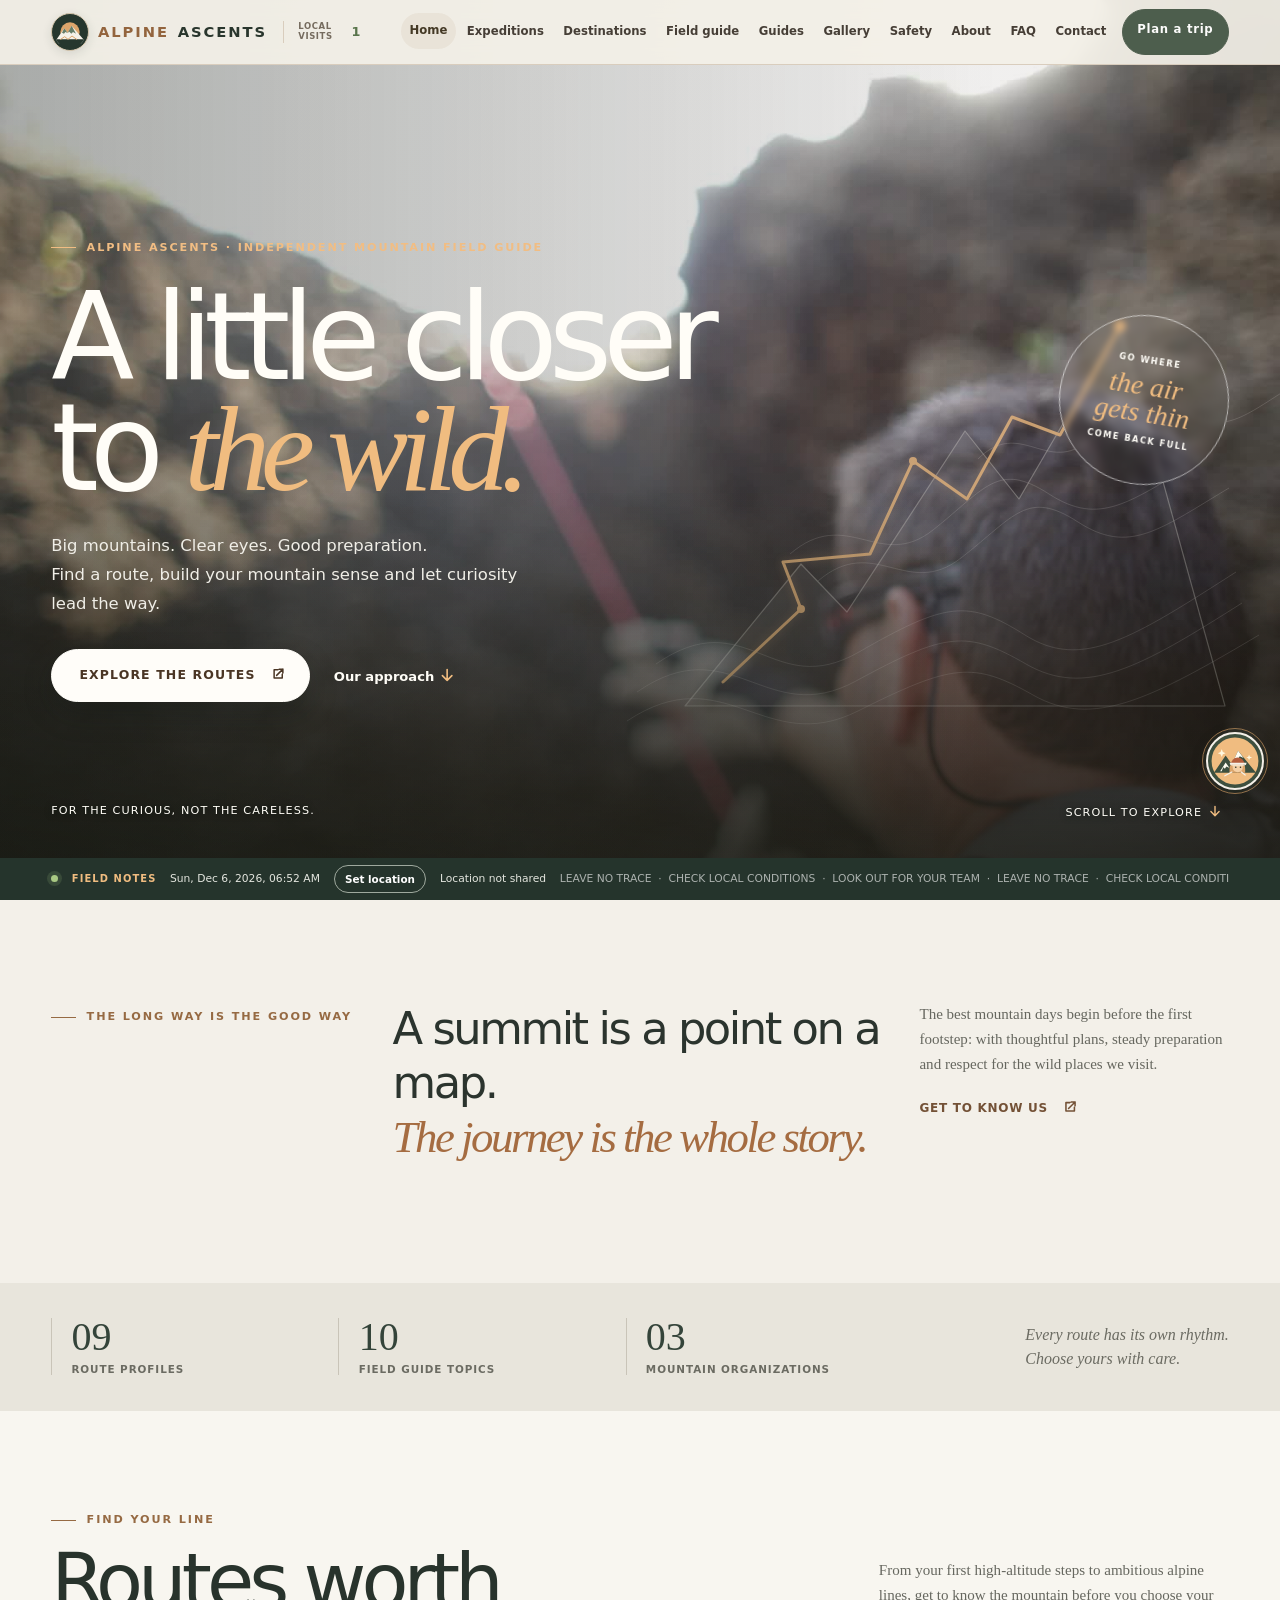
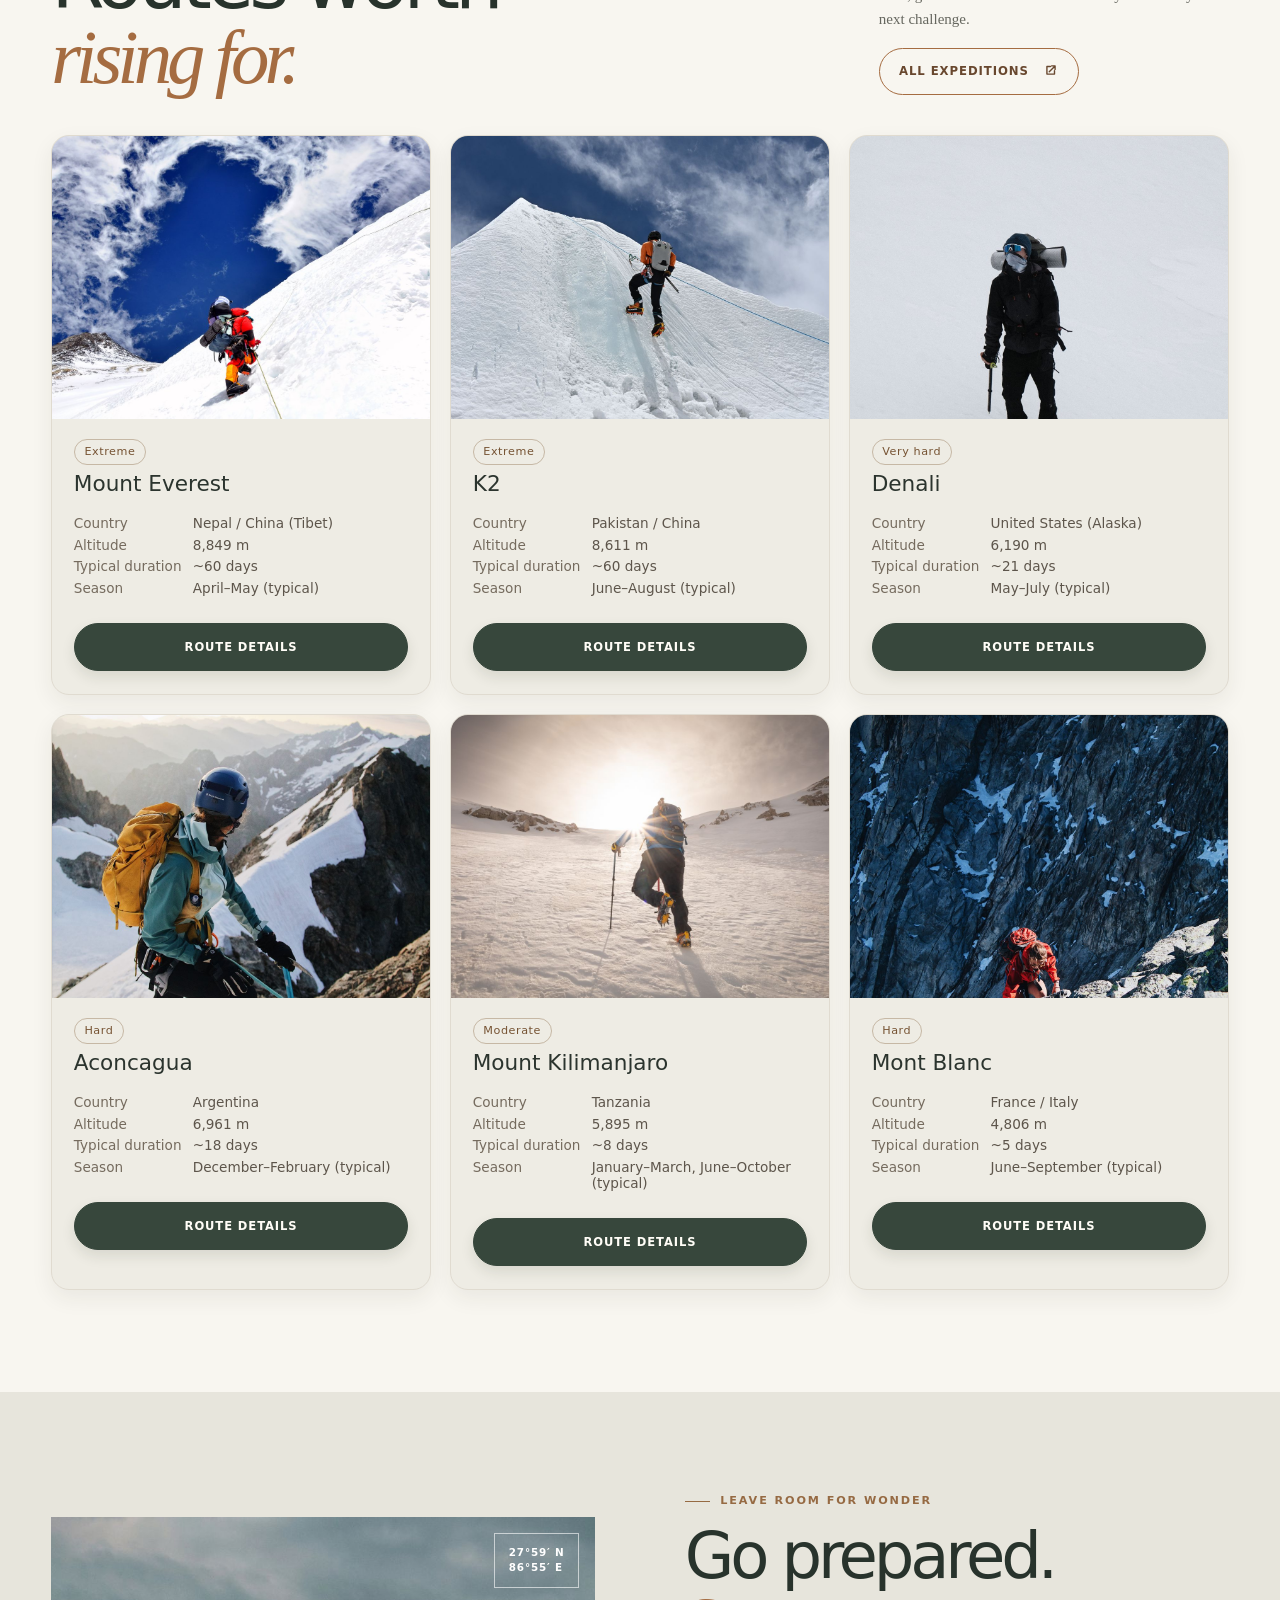
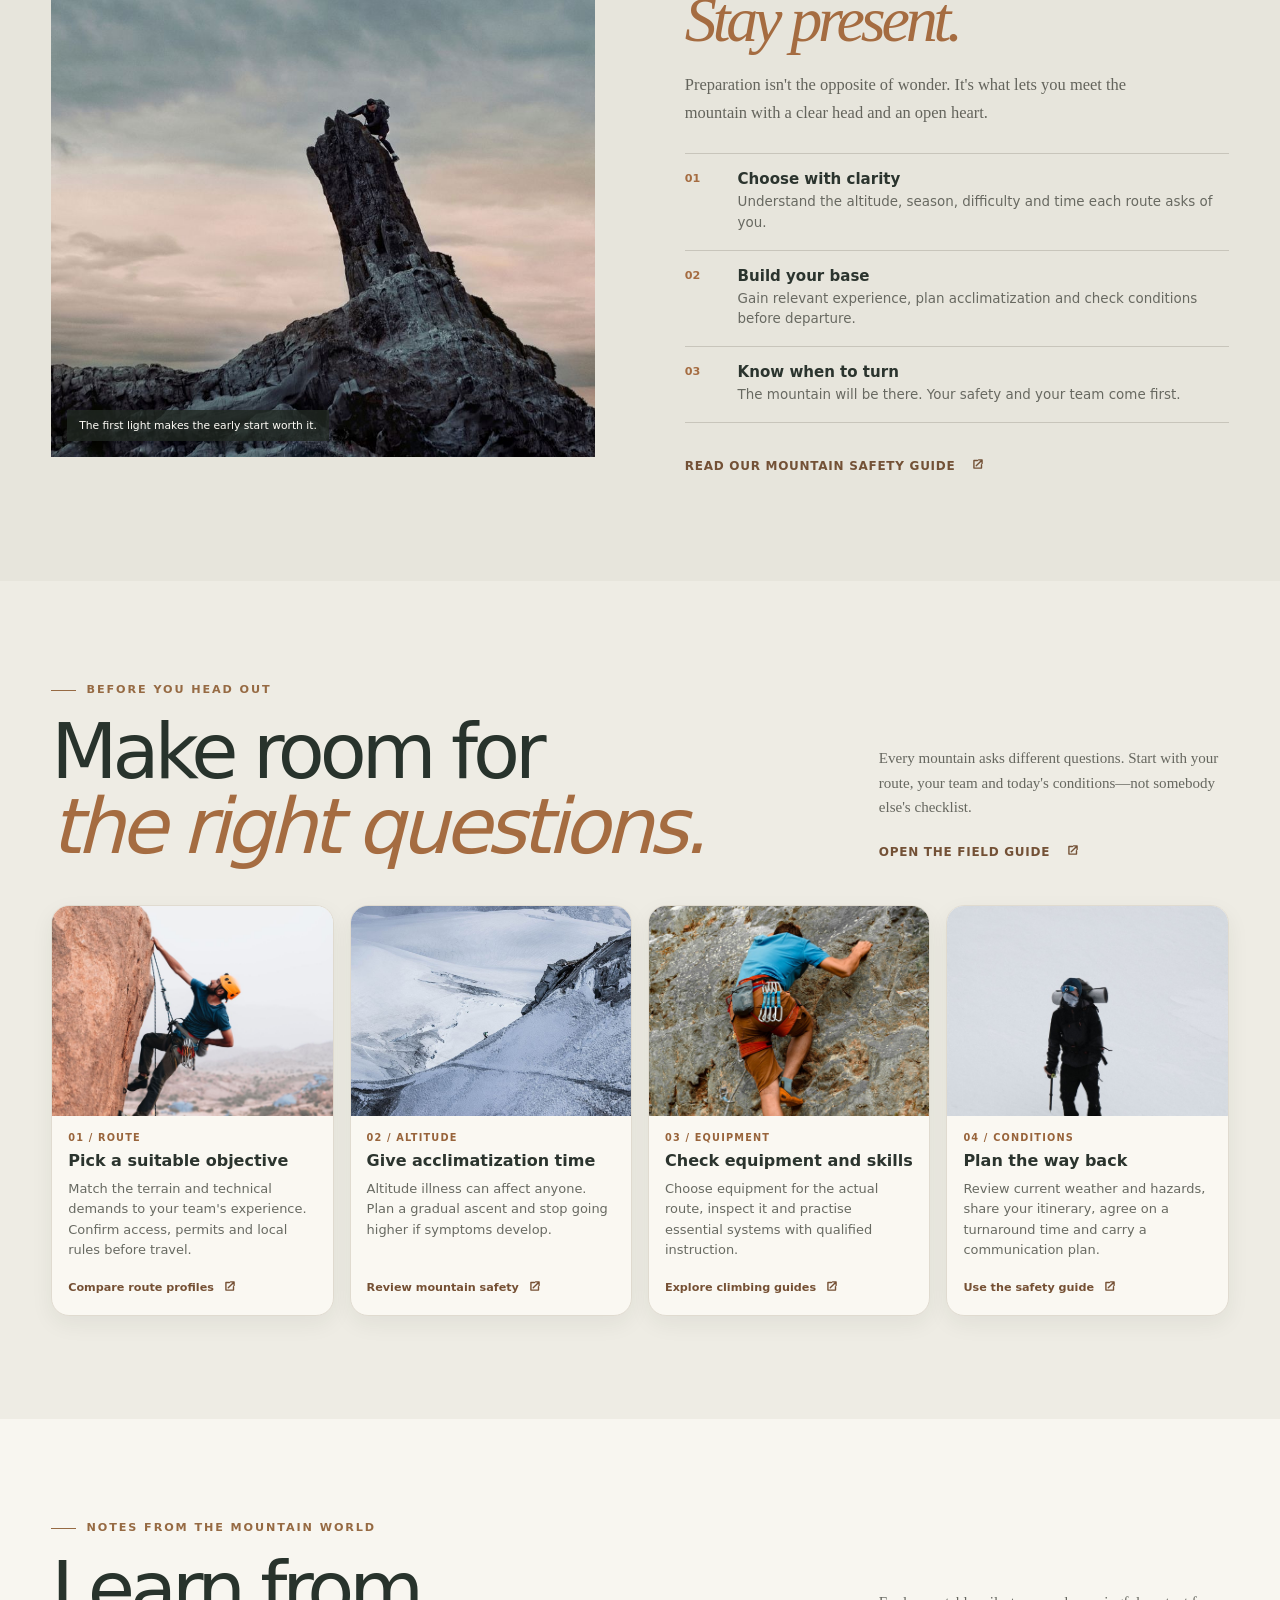
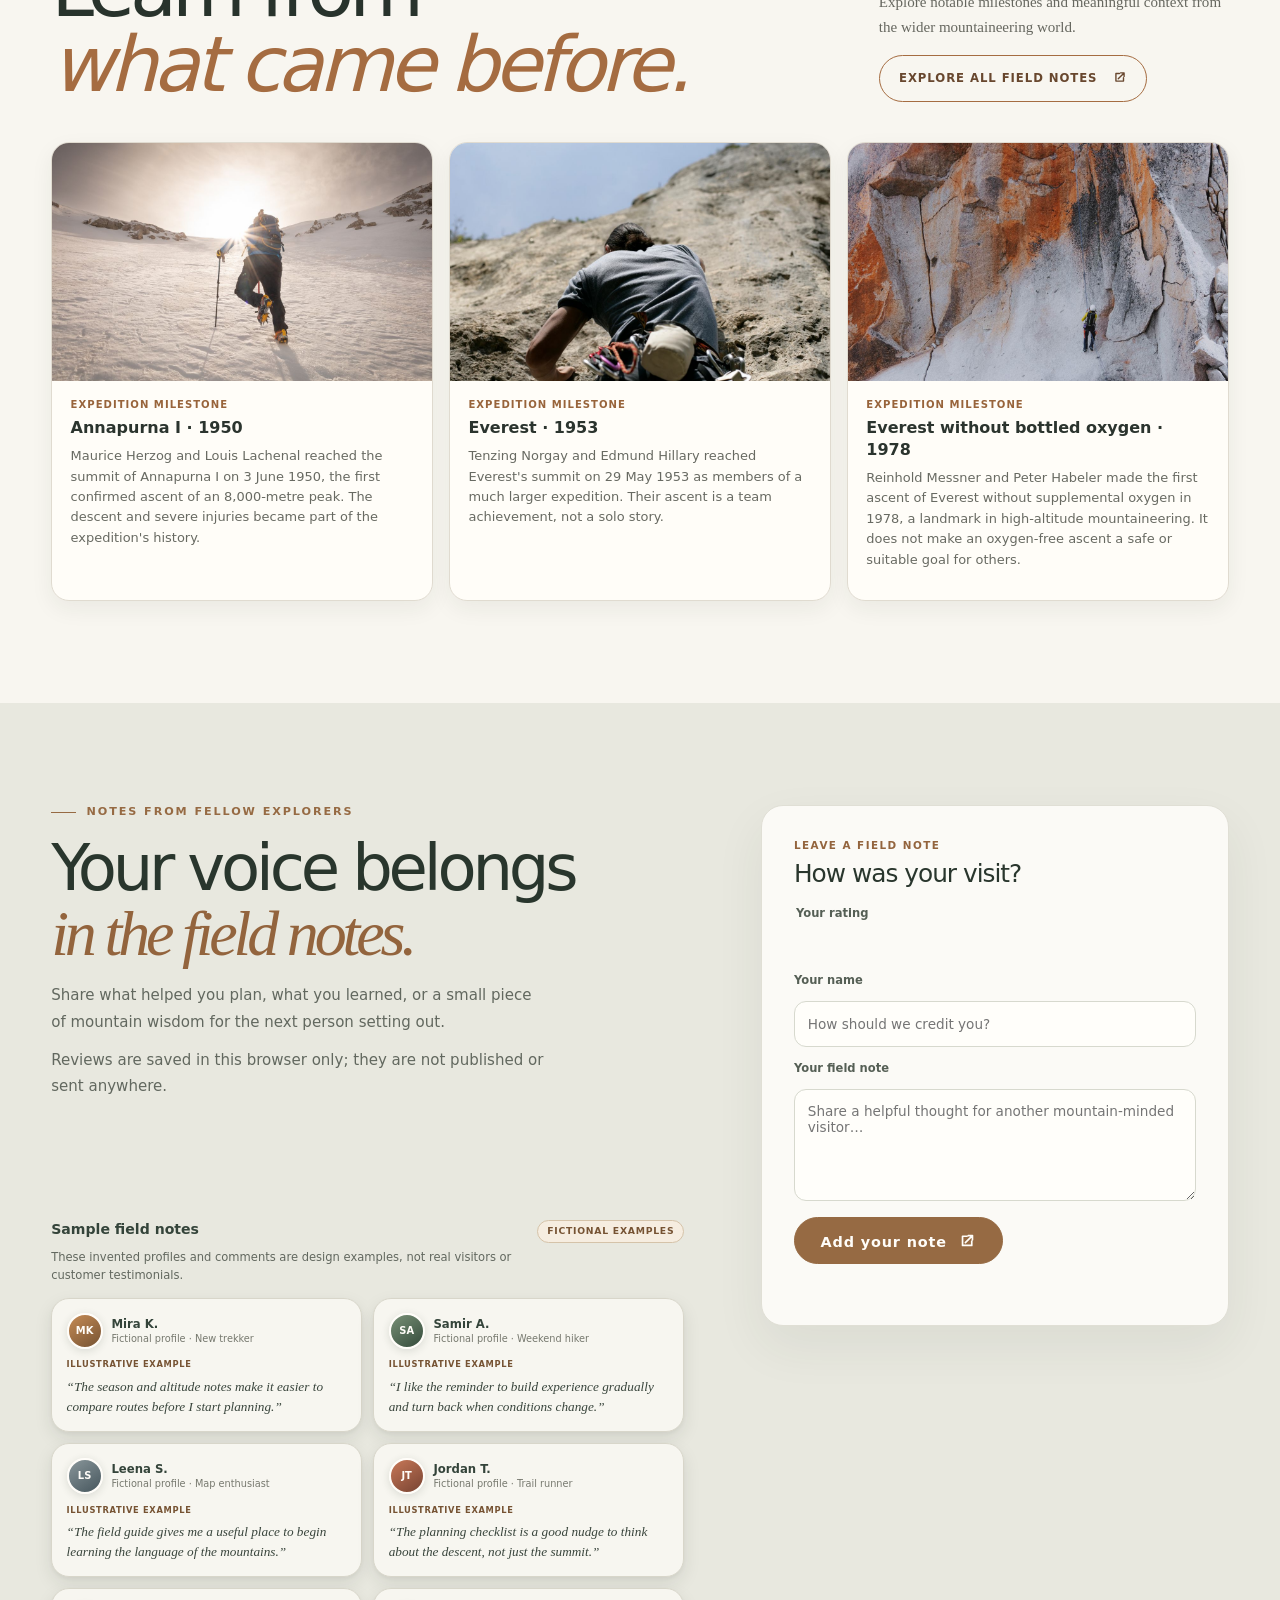
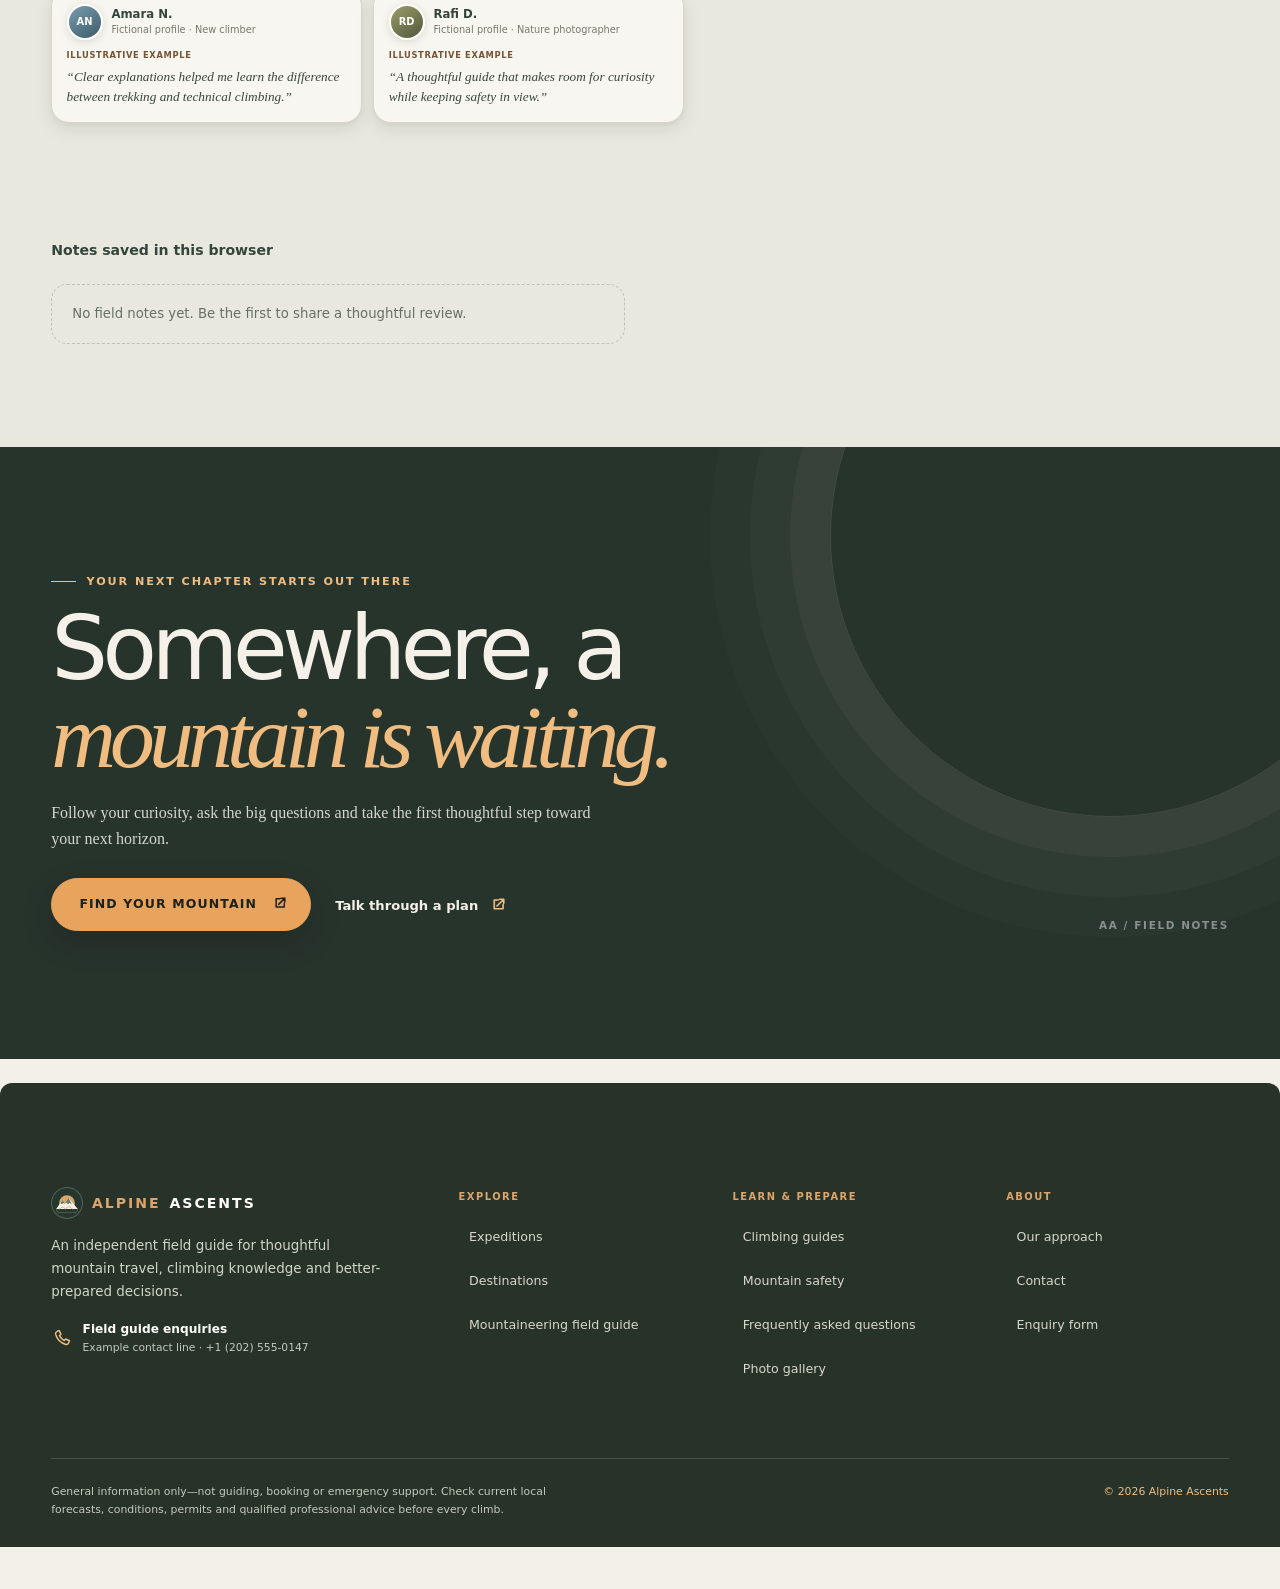
==== commit 1c5019b3: "update code" ====
--- a/index.html
+++ b/index.html
@@ -179,6 +179,98 @@
             </div>
         </section>
 
+        <section class="home-reviews" id="reviews" aria-labelledby="reviews-title">
+            <div class="wrap reviews-layout">
+                <div class="reviews-intro">
+                    <p class="eyebrow"><span></span> Notes from fellow explorers</p>
+                    <h2 id="reviews-title">Your voice belongs<br><em>in the field notes.</em></h2>
+                    <p>Share what helped you plan, what you learned, or a small piece of mountain wisdom for the next person setting out.</p>
+                    <p class="reviews-privacy">Reviews are saved in this browser only; they are not published or sent anywhere.</p>
+                    <section class="sample-reviews" aria-labelledby="sample-reviews-title">
+                        <div class="sample-reviews-heading">
+                            <h3 id="sample-reviews-title">Sample field notes</h3>
+                            <span>Fictional examples</span>
+                        </div>
+                        <p class="sample-reviews-notice">These invented profiles and comments are design examples, not real visitors or customer testimonials.</p>
+                        <div class="sample-reviews-grid">
+                            <article class="review-card sample-review">
+                                <div class="sample-review-profile">
+                                    <span class="sample-avatar avatar-amber" aria-hidden="true">MK</span>
+                                    <span><strong>Mira K.</strong><small>Fictional profile · New trekker</small></span>
+                                </div>
+                                <p class="sample-review-label">Illustrative example</p>
+                                <blockquote>“The season and altitude notes make it easier to compare routes before I start planning.”</blockquote>
+                            </article>
+                            <article class="review-card sample-review">
+                                <div class="sample-review-profile">
+                                    <span class="sample-avatar avatar-pine" aria-hidden="true">SA</span>
+                                    <span><strong>Samir A.</strong><small>Fictional profile · Weekend hiker</small></span>
+                                </div>
+                                <p class="sample-review-label">Illustrative example</p>
+                                <blockquote>“I like the reminder to build experience gradually and turn back when conditions change.”</blockquote>
+                            </article>
+                            <article class="review-card sample-review">
+                                <div class="sample-review-profile">
+                                    <span class="sample-avatar avatar-slate" aria-hidden="true">LS</span>
+                                    <span><strong>Leena S.</strong><small>Fictional profile · Map enthusiast</small></span>
+                                </div>
+                                <p class="sample-review-label">Illustrative example</p>
+                                <blockquote>“The field guide gives me a useful place to begin learning the language of the mountains.”</blockquote>
+                            </article>
+                            <article class="review-card sample-review">
+                                <div class="sample-review-profile">
+                                    <span class="sample-avatar avatar-rust" aria-hidden="true">JT</span>
+                                    <span><strong>Jordan T.</strong><small>Fictional profile · Trail runner</small></span>
+                                </div>
+                                <p class="sample-review-label">Illustrative example</p>
+                                <blockquote>“The planning checklist is a good nudge to think about the descent, not just the summit.”</blockquote>
+                            </article>
+                            <article class="review-card sample-review">
+                                <div class="sample-review-profile">
+                                    <span class="sample-avatar avatar-sky" aria-hidden="true">AN</span>
+                                    <span><strong>Amara N.</strong><small>Fictional profile · New climber</small></span>
+                                </div>
+                                <p class="sample-review-label">Illustrative example</p>
+                                <blockquote>“Clear explanations helped me learn the difference between trekking and technical climbing.”</blockquote>
+                            </article>
+                            <article class="review-card sample-review">
+                                <div class="sample-review-profile">
+                                    <span class="sample-avatar avatar-moss" aria-hidden="true">RD</span>
+                                    <span><strong>Rafi D.</strong><small>Fictional profile · Nature photographer</small></span>
+                                </div>
+                                <p class="sample-review-label">Illustrative example</p>
+                                <blockquote>“A thoughtful guide that makes room for curiosity while keeping safety in view.”</blockquote>
+                            </article>
+                        </div>
+                    </section>
+                    <h3 class="visitor-notes-title">Notes saved in this browser</h3>
+                    <div class="reviews-list" id="reviews-list" aria-live="polite">
+                        <p class="reviews-empty">No field notes yet. Be the first to share a thoughtful review.</p>
+                    </div>
+                </div>
+                <form class="review-form" id="review-form">
+                    <p class="review-form-kicker">Leave a field note</p>
+                    <h3>How was your visit?</h3>
+                    <fieldset class="review-rating">
+                        <legend>Your rating</legend>
+                        <div class="rating-options">
+                            <label><input type="radio" name="rating" value="1" required><span aria-hidden="true"></span><span class="rating-label">1 star</span></label>
+                            <label><input type="radio" name="rating" value="2"><span aria-hidden="true"></span><span class="rating-label">2 stars</span></label>
+                            <label><input type="radio" name="rating" value="3"><span aria-hidden="true"></span><span class="rating-label">3 stars</span></label>
+                            <label><input type="radio" name="rating" value="4"><span aria-hidden="true"></span><span class="rating-label">4 stars</span></label>
+                            <label><input type="radio" name="rating" value="5"><span aria-hidden="true"></span><span class="rating-label">5 stars</span></label>
+                        </div>
+                    </fieldset>
+                    <label for="review-name">Your name</label>
+                    <input id="review-name" name="name" type="text" maxlength="60" autocomplete="name" placeholder="How should we credit you?" required>
+                    <label for="review-text">Your field note</label>
+                    <textarea id="review-text" name="review" rows="4" maxlength="500" placeholder="Share a helpful thought for another mountain-minded visitor…" required></textarea>
+                    <button class="btn pri" type="submit">Add your note <span class="icon-external" aria-hidden="true"></span></button>
+                    <p class="review-status" id="review-status" role="status" aria-live="polite"></p>
+                </form>
+            </div>
+        </section>
+
         <!-- These links provide clear next steps without suggesting that this site runs trips. -->
         <section class="home-closer">
             <div class="wrap closer-inner">
--- a/css/style.css
+++ b/css/style.css
@@ -1848,6 +1848,401 @@
 
     .assistant-form {
         padding: .7rem;
+    }
+}
+
+
+
+.icon-external,
+.icon-down {
+    display: inline-block;
+    position: relative;
+    width: .9em;
+    min-width: .9em;
+    height: .9em;
+    flex: 0 0 .9em;
+    margin-inline-start: .4em;
+    vertical-align: -.08em;
+    box-sizing: border-box;
+}
+
+.icon-external::before {
+    position: absolute;
+    top: .08em;
+    right: .04em;
+    width: .52em;
+    height: .52em;
+    border-top: 1.5px solid currentColor;
+    border-right: 1.5px solid currentColor;
+    content: "";
+}
+
+.icon-external::after {
+    position: absolute;
+    right: .17em;
+    bottom: .1em;
+    width: .58em;
+    border-top: 1.5px solid currentColor;
+    content: "";
+    transform: rotate(-45deg);
+    transform-origin: right center;
+}
+
+.icon-down::before {
+    position: absolute;
+    top: .08em;
+    left: 50%;
+    height: .48em;
+    border-left: 1.5px solid currentColor;
+    content: "";
+}
+
+.icon-down::after {
+    position: absolute;
+    bottom: .11em;
+    left: calc(50% - .2em);
+    width: .35em;
+    height: .35em;
+    border-right: 1.5px solid currentColor;
+    border-bottom: 1.5px solid currentColor;
+    content: "";
+    transform: rotate(45deg);
+}
+
+body[data-page="home"] .home-reviews {
+    padding: clamp(4rem, 8vw, 7rem) 0;
+    background: #e8e8df;
+}
+
+.reviews-layout {
+    display: grid;
+    grid-template-columns: minmax(0, 1.15fr) minmax(290px, .85fr);
+    gap: clamp(2rem, 6vw, 5rem);
+    align-items: start;
+}
+
+.reviews-intro h2 {
+    margin: 0 0 1rem;
+    color: #29362d;
+    font: 400 clamp(2.2rem, 5vw, 4.1rem)/1.02 system-ui, 'Segoe UI', sans-serif;
+    letter-spacing: -.065em;
+}
+
+.reviews-intro h2 em {
+    color: #93643d;
+    font-family: Georgia, 'Times New Roman', serif;
+    font-weight: 400;
+}
+
+.reviews-intro > p:not(.eyebrow) {
+    max-width: 52ch;
+    color: #62685f;
+    font: .94rem/1.75 system-ui, 'Segoe UI', sans-serif;
+}
+
+.reviews-intro .reviews-privacy {
+    margin-top: -.25rem;
+    color: #77796f;
+    font-size: .73rem;
+}
+
+.reviews-list {
+    display: grid;
+    gap: .85rem;
+    margin-top: 1.5rem;
+}
+
+.reviews-empty {
+    margin: 0;
+    padding: 1.15rem 1.25rem;
+    border: 1px dashed #bfc2b5;
+    border-radius: 16px;
+    color: #687065;
+    font: .83rem/1.6 system-ui, 'Segoe UI', sans-serif;
+}
+
+.review-card {
+    padding: 1.1rem 1.2rem;
+    border: 1px solid #d6d8cc;
+    border-radius: 16px;
+    background: #f7f6f0;
+    box-shadow: 0 8px 20px #29362d0d;
+}
+
+.review-stars {
+    display: flex;
+    gap: .16rem;
+    color: #a56c41;
+}
+
+.review-stars svg {
+    display: block;
+    width: 15px;
+    height: 15px;
+}
+
+.review-card blockquote {
+    margin: .65rem 0 .8rem;
+    color: #39453c;
+    font: italic 1rem/1.6 Georgia, 'Times New Roman', serif;
+    overflow-wrap: anywhere;
+}
+
+.review-attribution {
+    display: flex;
+    justify-content: space-between;
+    gap: 1rem;
+    margin: 0;
+    color: #77796f;
+    font: .68rem/1.5 system-ui, 'Segoe UI', sans-serif;
+}
+
+.review-attribution strong {
+    color: #34443a;
+    font-weight: 700;
+}
+
+.review-form {
+    display: grid;
+    gap: .8rem;
+    width: 100%;
+    max-width: none;
+    padding: clamp(1.2rem, 3vw, 2rem);
+    border: 1px solid #e0dfd5;
+    border-radius: 22px;
+    background: #fbfaf6;
+    box-shadow: 0 20px 50px #29362d12;
+}
+
+.review-form-kicker {
+    margin: 0;
+    color: #93643d;
+    font: 750 .65rem/1.4 system-ui, 'Segoe UI', sans-serif;
+    letter-spacing: .14em;
+    text-transform: uppercase;
+}
+
+.review-form h3 {
+    margin: -.45rem 0 .2rem;
+    color: #29362d;
+    font: 500 1.55rem/1.25 system-ui, 'Segoe UI', sans-serif;
+    letter-spacing: -.04em;
+}
+
+.review-form > label,
+.review-rating legend {
+    color: #555f55;
+    font: 700 .72rem/1.4 system-ui, 'Segoe UI', sans-serif;
+}
+
+.review-form input[type="text"],
+.review-form textarea {
+    min-height: 46px;
+    border-color: #d7d9ce;
+    border-radius: 12px;
+    background: #fffefa;
+    font-size: .85rem;
+}
+
+.review-form textarea {
+    min-height: 112px;
+    resize: vertical;
+}
+
+.review-rating {
+    display: grid;
+    gap: .45rem;
+    padding: 0;
+    border: 0;
+}
+
+.rating-options {
+    display: flex;
+    gap: .32rem;
+}
+
+.rating-options label {
+    position: relative;
+    display: grid;
+    width: 38px;
+    height: 38px;
+    place-items: center;
+    cursor: pointer;
+}
+
+.rating-options input {
+    position: absolute;
+    width: 1px;
+    height: 1px;
+    overflow: hidden;
+    opacity: 0;
+}
+
+.rating-options label > span:first-of-type {
+    display: grid;
+    width: 34px;
+    height: 34px;
+    place-items: center;
+    border-radius: 50%;
+    color: #a5a79c;
+    transition: color .18s ease, transform .18s ease, background-color .18s ease;
+}
+
+.rating-options svg {
+    width: 22px;
+    height: 22px;
+}
+
+.rating-options svg path {
+    fill: none;
+    stroke: currentColor;
+    stroke-width: 1.5;
+}
+
+.rating-options label.is-active > span:first-of-type {
+    color: #a56c41;
+}
+
+.rating-options label.is-active svg path {
+    fill: currentColor;
+}
+
+.rating-options label:has(input:focus-visible) > span:first-of-type {
+    outline: 2px solid #58744b;
+    outline-offset: 2px;
+}
+
+.rating-label {
+    position: absolute;
+    width: 1px;
+    height: 1px;
+    overflow: hidden;
+    clip: rect(0, 0, 0, 0);
+    clip-path: inset(50%);
+    white-space: nowrap;
+}
+
+.review-form .btn {
+    justify-self: start;
+    margin-top: .2rem;
+}
+
+.review-status {
+    min-height: 1.3em;
+    margin: 0;
+    color: #496447;
+    font: .76rem/1.5 system-ui, 'Segoe UI', sans-serif;
+}
+
+.home-hero .hero-content {
+    animation: page-arrive .8s cubic-bezier(.2, .75, .3, 1) both;
+}
+
+.rv {
+    transition: opacity .65s ease, transform .65s cubic-bezier(.2, .75, .3, 1);
+}
+
+.card.rv,
+.field-card.rv,
+.faq-item.rv,
+.review-card.rv,
+.home-note-card.rv {
+    transition: opacity .65s ease, transform .32s cubic-bezier(.2, .75, .3, 1), box-shadow .32s ease, border-color .32s ease;
+}
+
+.field-card.rv {
+    opacity: 0;
+    transform: translateY(18px);
+}
+
+.field-card.rv.in {
+    opacity: 1;
+    transform: none;
+}
+
+.field-card.rv.in:hover,
+.review-card.rv.in:hover,
+.faq-item.rv.in:hover {
+    transform: translateY(-4px);
+    box-shadow: 0 16px 30px #29362d1b;
+}
+
+.field-card.rv:nth-child(3n + 2),
+.faq-item.rv:nth-child(3n + 2),
+.review-card.rv:nth-child(3n + 2) {
+    transition-delay: .08s;
+}
+
+.field-card.rv:nth-child(3n),
+.faq-item.rv:nth-child(3n),
+.review-card.rv:nth-child(3n) {
+    transition-delay: .16s;
+}
+
+.page-photo img {
+    animation: page-arrive .7s cubic-bezier(.2, .75, .3, 1) both;
+}
+
+@keyframes page-arrive {
+    from {
+        opacity: 0;
+        transform: translateY(18px);
+    }
+
+    to {
+        opacity: 1;
+        transform: translateY(0);
+    }
+}
+
+@media(max-width:760px) {
+    .reviews-layout {
+        grid-template-columns: 1fr;
+        gap: 2rem;
+    }
+
+    .review-form {
+        max-width: 620px;
+    }
+}
+
+@media(max-width:480px) {
+    .icon-external,
+    .icon-down {
+        width: .85em;
+        min-width: .85em;
+        height: .85em;
+        flex-basis: .85em;
+        margin-inline-start: .3em;
+        vertical-align: -.06em;
+    }
+
+    .reviews-layout {
+        gap: 1.5rem;
+    }
+
+    .review-form {
+        padding: 1.1rem;
+    }
+
+    .review-card {
+        padding: .95rem;
+    }
+}
+
+@media(prefers-reduced-motion:reduce) {
+    .home-hero .hero-content,
+    .page-photo img {
+        animation: none;
+    }
+
+    .rv,
+    .card.rv,
+    .field-card.rv,
+    .faq-item.rv,
+    .review-card.rv,
+    .home-note-card.rv {
+        transition: none;
     }
 }
 
@@ -4074,4 +4469,435 @@
     .assistant-form {
         padding: .7rem;
     }
+}
+/* Keep a visible response after reveal animations finish. */
+.card,
+.planning-card,
+.home-note-card,
+.field-card,
+.faq-item,
+.review-card {
+    position: relative;
+    box-shadow: 0 7px 18px #20282118, 0 2px 5px #2028210d;
+    transition: transform .28s cubic-bezier(.2, .75, .3, 1),
+        box-shadow .28s ease, border-color .28s ease, filter .28s ease;
+}
+
+.card:hover,
+.card:focus-within,
+.card.rv.in:hover,
+.planning-card:hover,
+.planning-card:focus-within,
+.home-note-card:hover,
+.home-note-card:focus-within,
+.field-card:hover,
+.field-card:focus-within,
+.field-card.rv.in:hover,
+.faq-item:hover,
+.faq-item:focus-within,
+.faq-item.rv.in:hover,
+.review-card:hover,
+.review-card:focus-within,
+.review-card.rv.in:hover,
+body[data-page="home"] .home-grid .card:hover,
+body[data-page="home"] .home-grid .card:focus-within,
+body[data-page="home"] .planning-card:hover,
+body[data-page="home"] .planning-card:focus-within,
+body[data-page="home"] .home-note-card:hover,
+body[data-page="home"] .home-note-card:focus-within {
+    z-index: 2;
+    border-color: #b27b49;
+    box-shadow: 0 24px 44px #20282136, 0 8px 18px #20282120, 0 0 0 2px #b27b4926;
+    filter: saturate(1.04);
+    transform: translateY(-8px);
+}
+
+.card > .ph img,
+.planning-card > img,
+.home-note-card > img,
+.field-card > img,
+.faq-item > button img {
+    transition: transform .45s cubic-bezier(.2, .75, .3, 1), filter .3s ease;
+}
+
+.card:hover > .ph img,
+.card:focus-within > .ph img,
+.planning-card:hover > img,
+.planning-card:focus-within > img,
+.home-note-card:hover > img,
+.home-note-card:focus-within > img,
+.field-card:hover > img,
+.field-card:focus-within > img,
+.faq-item:hover > button img,
+.faq-item:focus-within > button img {
+    filter: saturate(1.12) contrast(1.03);
+    transform: scale(1.06);
+}
+
+body[data-page="home"] .home-grid .card:hover > .ph img,
+body[data-page="home"] .home-grid .card:focus-within > .ph img,
+body[data-page="home"] .planning-card:hover > img,
+body[data-page="home"] .planning-card:focus-within > img,
+body[data-page="home"] .home-note-card:hover > img,
+body[data-page="home"] .home-note-card:focus-within > img {
+    filter: saturate(1.12) contrast(1.03);
+    transform: scale(1.06);
+}
+
+.card:hover .body h3,
+.planning-card:hover h3,
+.home-note-card:hover h3,
+.field-card:hover h3,
+.faq-item:hover .faq-question,
+.review-card:hover .review-attribution strong {
+    color: #855b37;
+}
+
+.home-grid .card,
+.planning-card,
+.home-note-card,
+.field-card,
+.faq-item,
+.review-card {
+    border: 1px solid #d8d6ca;
+    border-radius: 18px;
+}
+
+@media(hover:none) {
+    .card:active,
+    .planning-card:active,
+    .home-note-card:active,
+    .field-card:active,
+    .faq-item:active,
+    .review-card:active {
+        border-color: #b27b49;
+        box-shadow: 0 16px 30px #20282130, 0 0 0 2px #b27b4926;
+        transform: translateY(-3px) scale(.995);
+    }
+}
+
+@media(prefers-reduced-motion:reduce) {
+    .card,
+    .planning-card,
+    .home-note-card,
+    .field-card,
+    .faq-item,
+    .review-card,
+    .card > .ph img,
+    .planning-card > img,
+    .home-note-card > img,
+    .field-card > img,
+    .faq-item > button img {
+        transition: none;
+    }
+}
+
+.icon-external,
+.icon-down {
+    display: inline-block;
+    position: relative;
+    flex: 0 0 .95em;
+    width: .95em;
+    min-width: .95em;
+    height: .95em;
+    margin-inline-start: .4em;
+    box-sizing: border-box;
+    line-height: 1;
+    vertical-align: middle;
+}
+
+.icon-external::before,
+.icon-external::after,
+.icon-down::before,
+.icon-down::after {
+    box-sizing: border-box;
+    border-color: currentColor;
+    border-width: 1.75px;
+}
+
+.icon-external::before {
+    top: 5%;
+    right: 5%;
+    width: 55%;
+    height: 55%;
+}
+
+.icon-external::after {
+    right: 16%;
+    bottom: 12%;
+    width: 60%;
+}
+
+.icon-down::before {
+    top: 5%;
+    left: 50%;
+    height: 44%;
+    transform: translateX(-50%);
+}
+
+.icon-down::after {
+    bottom: 8%;
+    left: 50%;
+    width: 38%;
+    height: 38%;
+    transform: translateX(-50%) rotate(45deg);
+}
+
+.sample-reviews {
+    margin-top: 1.5rem;
+}
+
+.sample-reviews-heading {
+    display: flex;
+    flex-wrap: wrap;
+    align-items: center;
+    justify-content: space-between;
+    gap: .5rem;
+    margin-bottom: .35rem;
+}
+
+.sample-reviews-heading h3,
+.visitor-notes-title {
+    color: #34443a;
+    font: 700 .88rem/1.35 system-ui, 'Segoe UI', sans-serif;
+}
+
+.sample-reviews-heading > span,
+.sample-review-label {
+    color: #765333;
+    font: 750 .58rem/1.4 system-ui, 'Segoe UI', sans-serif;
+    letter-spacing: .08em;
+    text-transform: uppercase;
+}
+
+.sample-reviews-heading > span {
+    padding: .25rem .55rem;
+    border: 1px solid #d5c3a9;
+    border-radius: 999px;
+    background: #f6ede0;
+}
+
+.sample-reviews-notice {
+    margin: 0 0 .8rem;
+    color: #62685f;
+    font: .72rem/1.55 system-ui, 'Segoe UI', sans-serif;
+}
+
+.sample-reviews-grid {
+    display: grid;
+    grid-template-columns: repeat(2, minmax(0, 1fr));
+    gap: .7rem;
+}
+
+.sample-review {
+    min-width: 0;
+    padding: .9rem;
+}
+
+.sample-review-profile {
+    display: flex;
+    align-items: center;
+    gap: .55rem;
+}
+
+.sample-review-profile > span:last-child {
+    display: grid;
+    min-width: 0;
+}
+
+.sample-review-profile strong {
+    color: #34443a;
+    font: 700 .73rem/1.3 system-ui, 'Segoe UI', sans-serif;
+}
+
+.sample-review-profile small {
+    color: #77796f;
+    font: .61rem/1.4 system-ui, 'Segoe UI', sans-serif;
+}
+
+.sample-avatar {
+    display: grid;
+    width: 36px;
+    height: 36px;
+    flex: 0 0 36px;
+    place-items: center;
+    border: 2px solid #fffdf9;
+    border-radius: 50%;
+    color: #fffdf9;
+    font: 750 .62rem/1 system-ui, 'Segoe UI', sans-serif;
+    box-shadow: 0 2px 8px #29362d24;
+}
+
+.avatar-amber {
+    background: linear-gradient(145deg, #c58b55, #765333);
+}
+
+.avatar-pine {
+    background: linear-gradient(145deg, #789076, #344b3b);
+}
+
+.avatar-slate {
+    background: linear-gradient(145deg, #89969a, #46565d);
+}
+
+.avatar-rust {
+    background: linear-gradient(145deg, #c87858, #774332);
+}
+
+.avatar-sky {
+    background: linear-gradient(145deg, #779db0, #3f5b69);
+}
+
+.avatar-moss {
+    background: linear-gradient(145deg, #9a9d68, #51583d);
+}
+
+.sample-review-label {
+    margin: .65rem 0 -.3rem;
+    font-size: .52rem;
+}
+
+.sample-review blockquote {
+    margin-bottom: 0;
+    font-size: .83rem;
+    line-height: 1.5;
+}
+
+.visitor-notes-title {
+    margin-top: 1.4rem;
+}
+
+@media(max-width:480px) {
+    .sample-reviews-grid {
+        grid-template-columns: 1fr;
+    }
+
+    .icon-external,
+    .icon-down {
+        flex-basis: 1em;
+        width: 1em;
+        min-width: 1em;
+        height: 1em;
+        margin-inline-start: .3em;
+    }
+
+    .hero-actions .icon-external,
+    .hero-actions .icon-down,
+    .section-heading .icon-external,
+    .text-link .icon-external {
+        margin-inline-start: .35em;
+    }
+}
+
+.nav-scroll {
+    display: none;
+}
+
+.icon-external,
+.icon-down {
+    flex-basis: max(1.2em, 14px);
+    width: max(1.2em, 14px);
+    min-width: max(1.2em, 14px);
+    height: max(1.2em, 14px);
+    margin-inline-start: .45em;
+    vertical-align: -.15em;
+}
+
+.icon-external::before {
+    top: 0;
+    right: auto;
+    bottom: auto;
+    left: 0;
+    width: 100%;
+    height: 100%;
+    border: 0;
+    background-color: currentColor;
+    content: "";
+    mask: url("data:image/svg+xml,%3Csvg xmlns='http://www.w3.org/2000/svg' viewBox='0 0 24 24'%3E%3Cpath d='M13 5h6v6M19 5 9 15M18 13v6H5V6h6' fill='none' stroke='black' stroke-width='2.4' stroke-linecap='round' stroke-linejoin='round'/%3E%3C/svg%3E") center / contain no-repeat;
+}
+
+.icon-external::after {
+    display: none;
+}
+
+.icon-down::before {
+    top: 0;
+    right: auto;
+    bottom: auto;
+    left: 0;
+    width: 100%;
+    height: 100%;
+    border: 0;
+    background-color: currentColor;
+    content: "";
+    mask: url("data:image/svg+xml,%3Csvg xmlns='http://www.w3.org/2000/svg' viewBox='0 0 24 24'%3E%3Cpath d='M12 4v16m0 0 7-7m-7 7-7-7' fill='none' stroke='black' stroke-width='2.4' stroke-linecap='round' stroke-linejoin='round'/%3E%3C/svg%3E") center / contain no-repeat;
+}
+
+.icon-down::after {
+    display: none;
+}
+
+@media(min-width:861px) and (max-width:1100px) {
+    header .site-nav {
+        position: relative;
+    }
+
+    header .site-nav.has-overflow > ul {
+        padding-inline: 2.45rem;
+    }
+
+    header .site-nav.has-overflow > .nav-scroll {
+        position: absolute;
+        top: 50%;
+        z-index: 2;
+        display: grid;
+        width: 40px;
+        height: 40px;
+        min-height: 40px;
+        place-items: center;
+        padding: 0;
+        border: 1px solid #c8cbbb;
+        border-radius: 50%;
+        background: #f4f0e8;
+        color: #34443a;
+        box-shadow: 0 3px 10px #29362d18;
+        cursor: pointer;
+        transform: translateY(-50%);
+    }
+
+    header .site-nav > .nav-scroll-prev {
+        left: .18rem;
+    }
+
+    header .site-nav > .nav-scroll-next {
+        right: .18rem;
+    }
+
+    header .site-nav > .nav-scroll:not(:disabled):hover {
+        border-color: #966a43;
+        background: #fffdf9;
+        box-shadow: 0 5px 14px #29362d24;
+    }
+
+    header .site-nav > .nav-scroll:focus-visible {
+        outline: 2px solid #58744b;
+        outline-offset: 2px;
+    }
+
+    header .site-nav > .nav-scroll:disabled {
+        color: #899087;
+        cursor: default;
+        opacity: .48;
+    }
+
+    header .site-nav > .nav-scroll svg {
+        display: block;
+        width: 20px;
+        height: 20px;
+        fill: none;
+        stroke: currentColor;
+        stroke-linecap: round;
+        stroke-linejoin: round;
+        stroke-width: 2.5;
+    }
 }
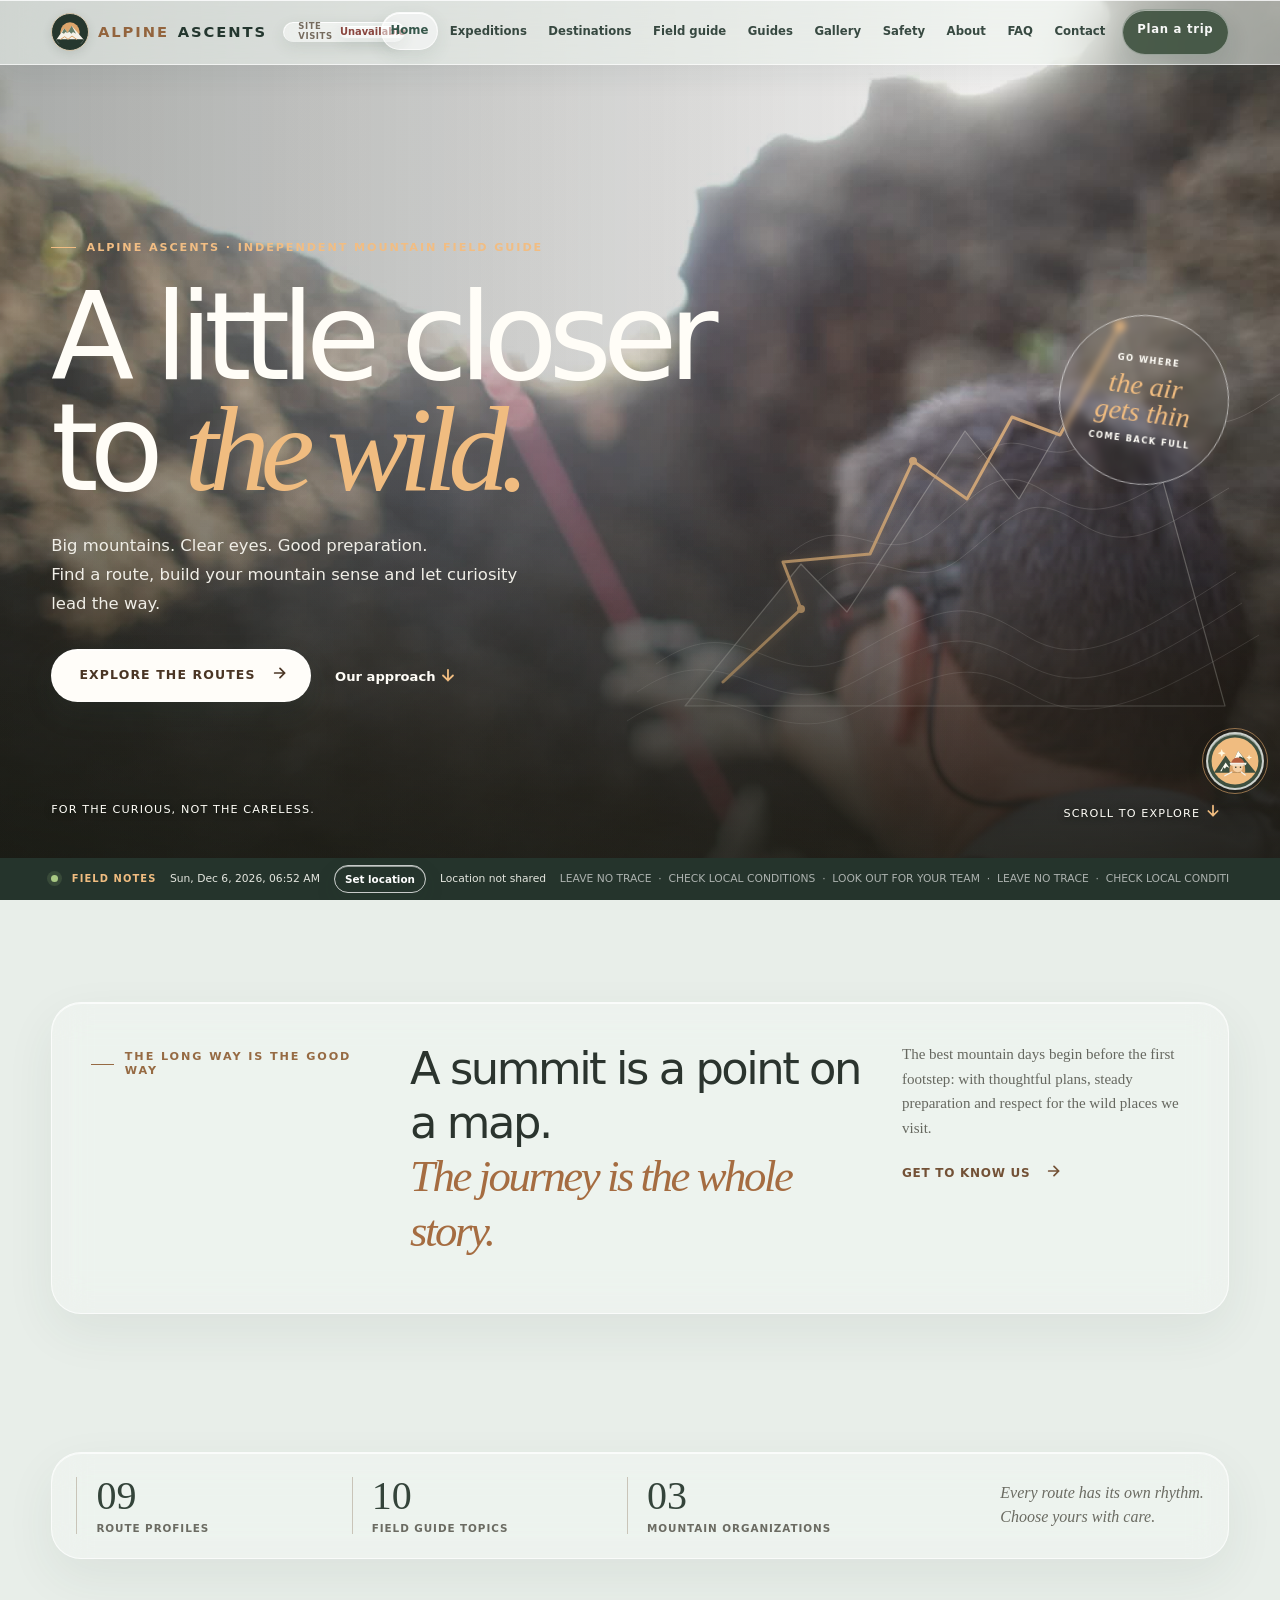
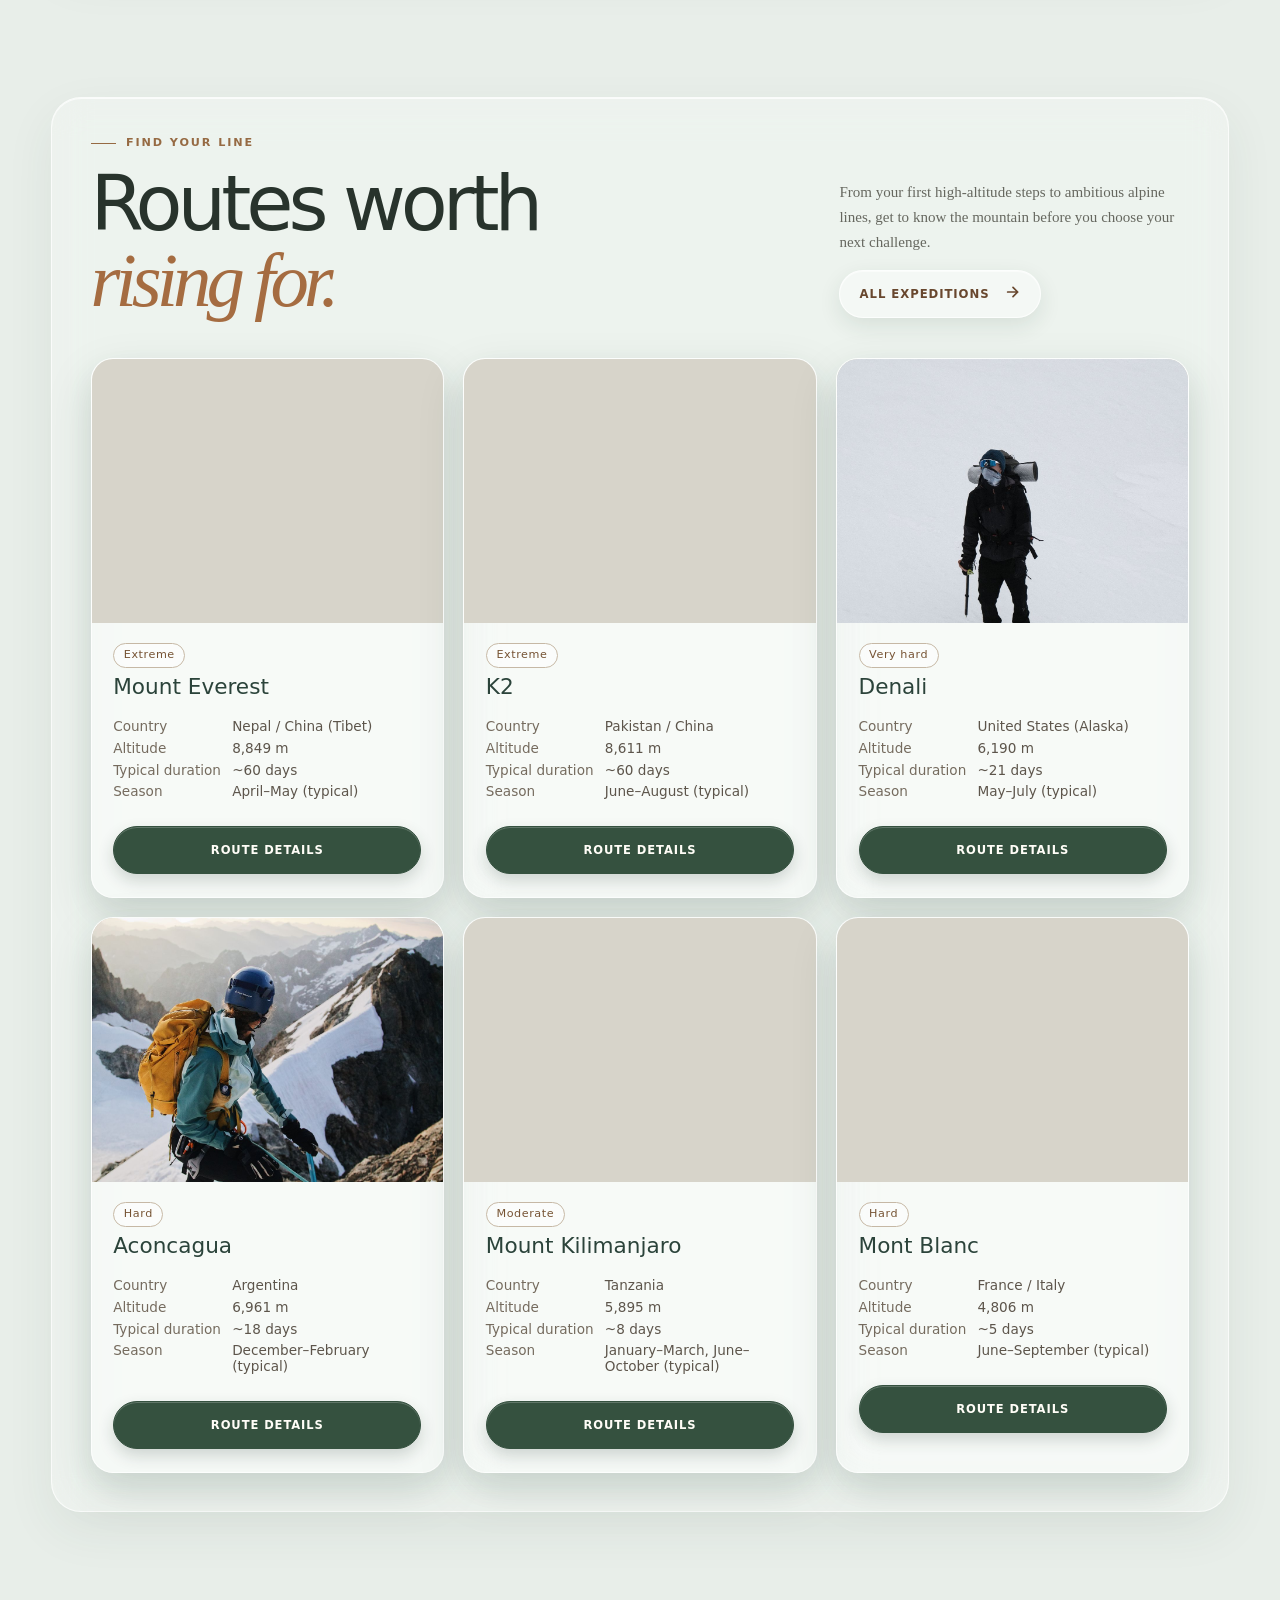
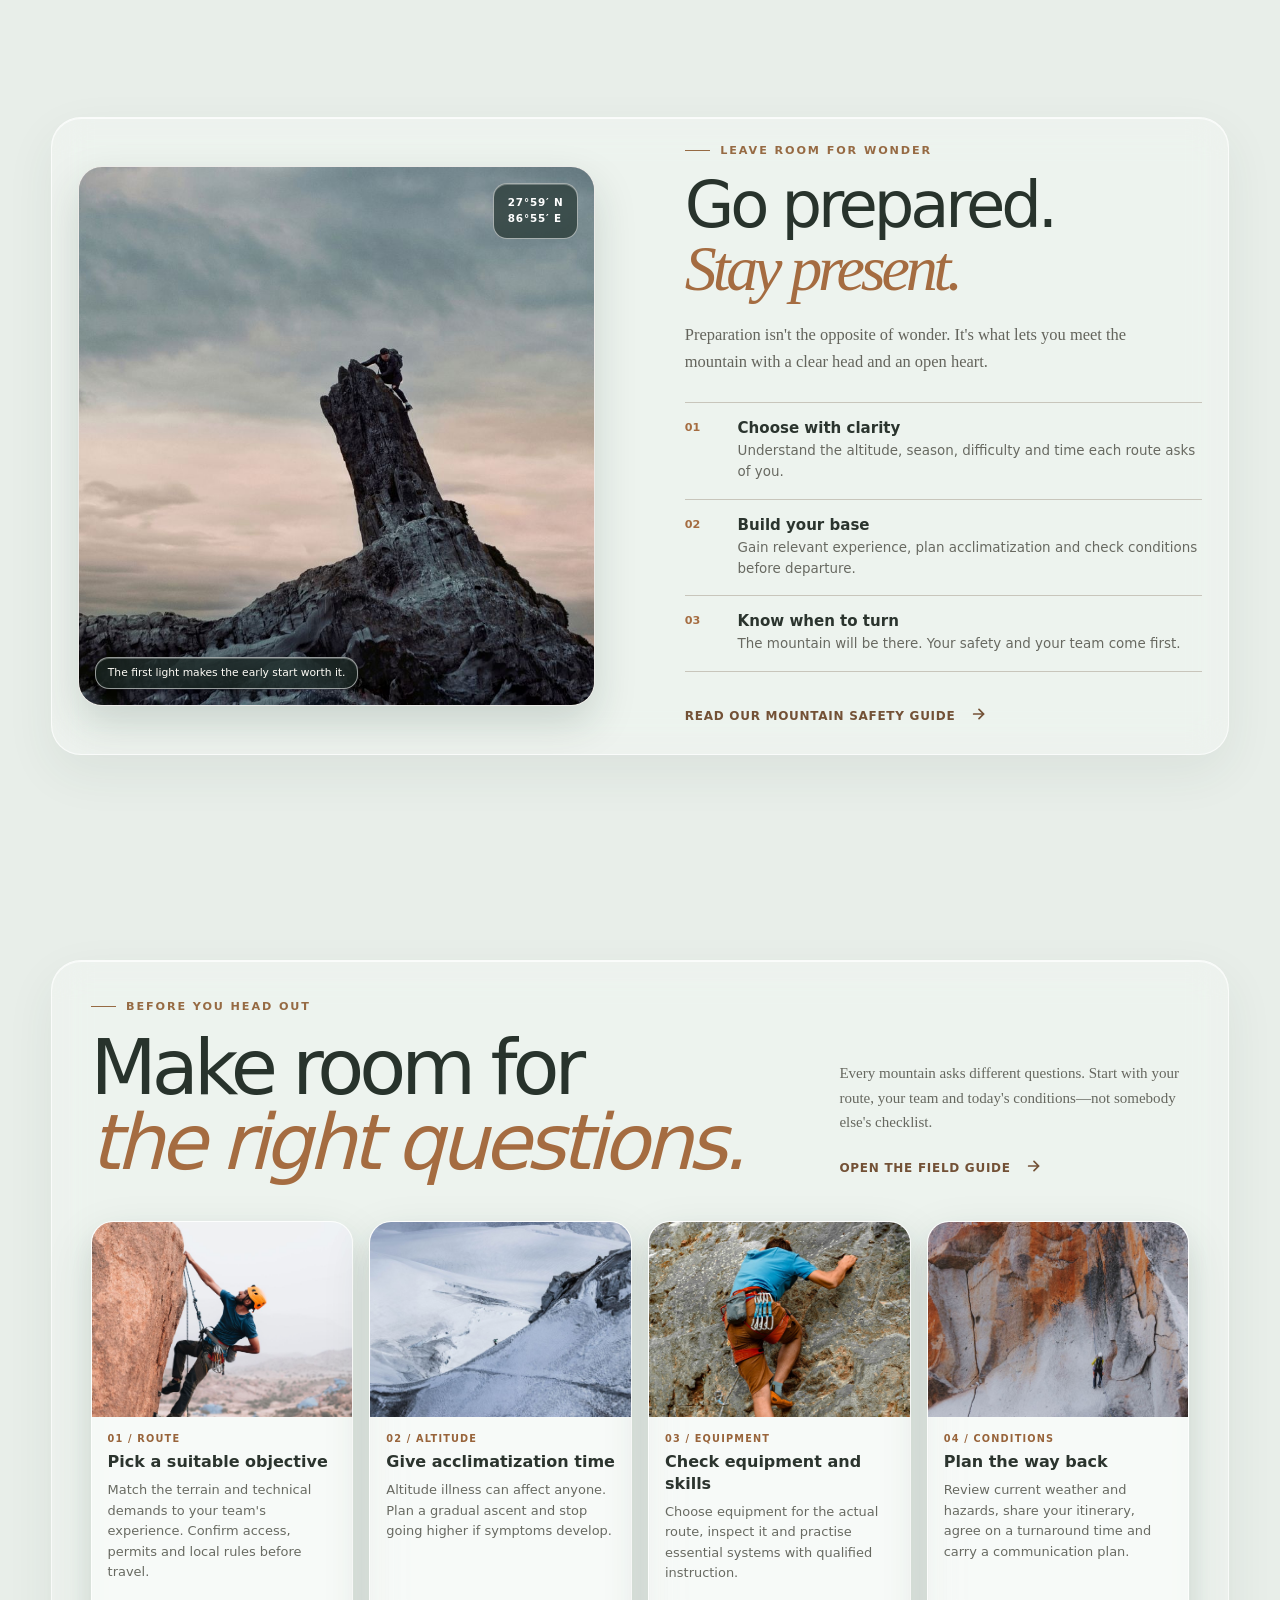
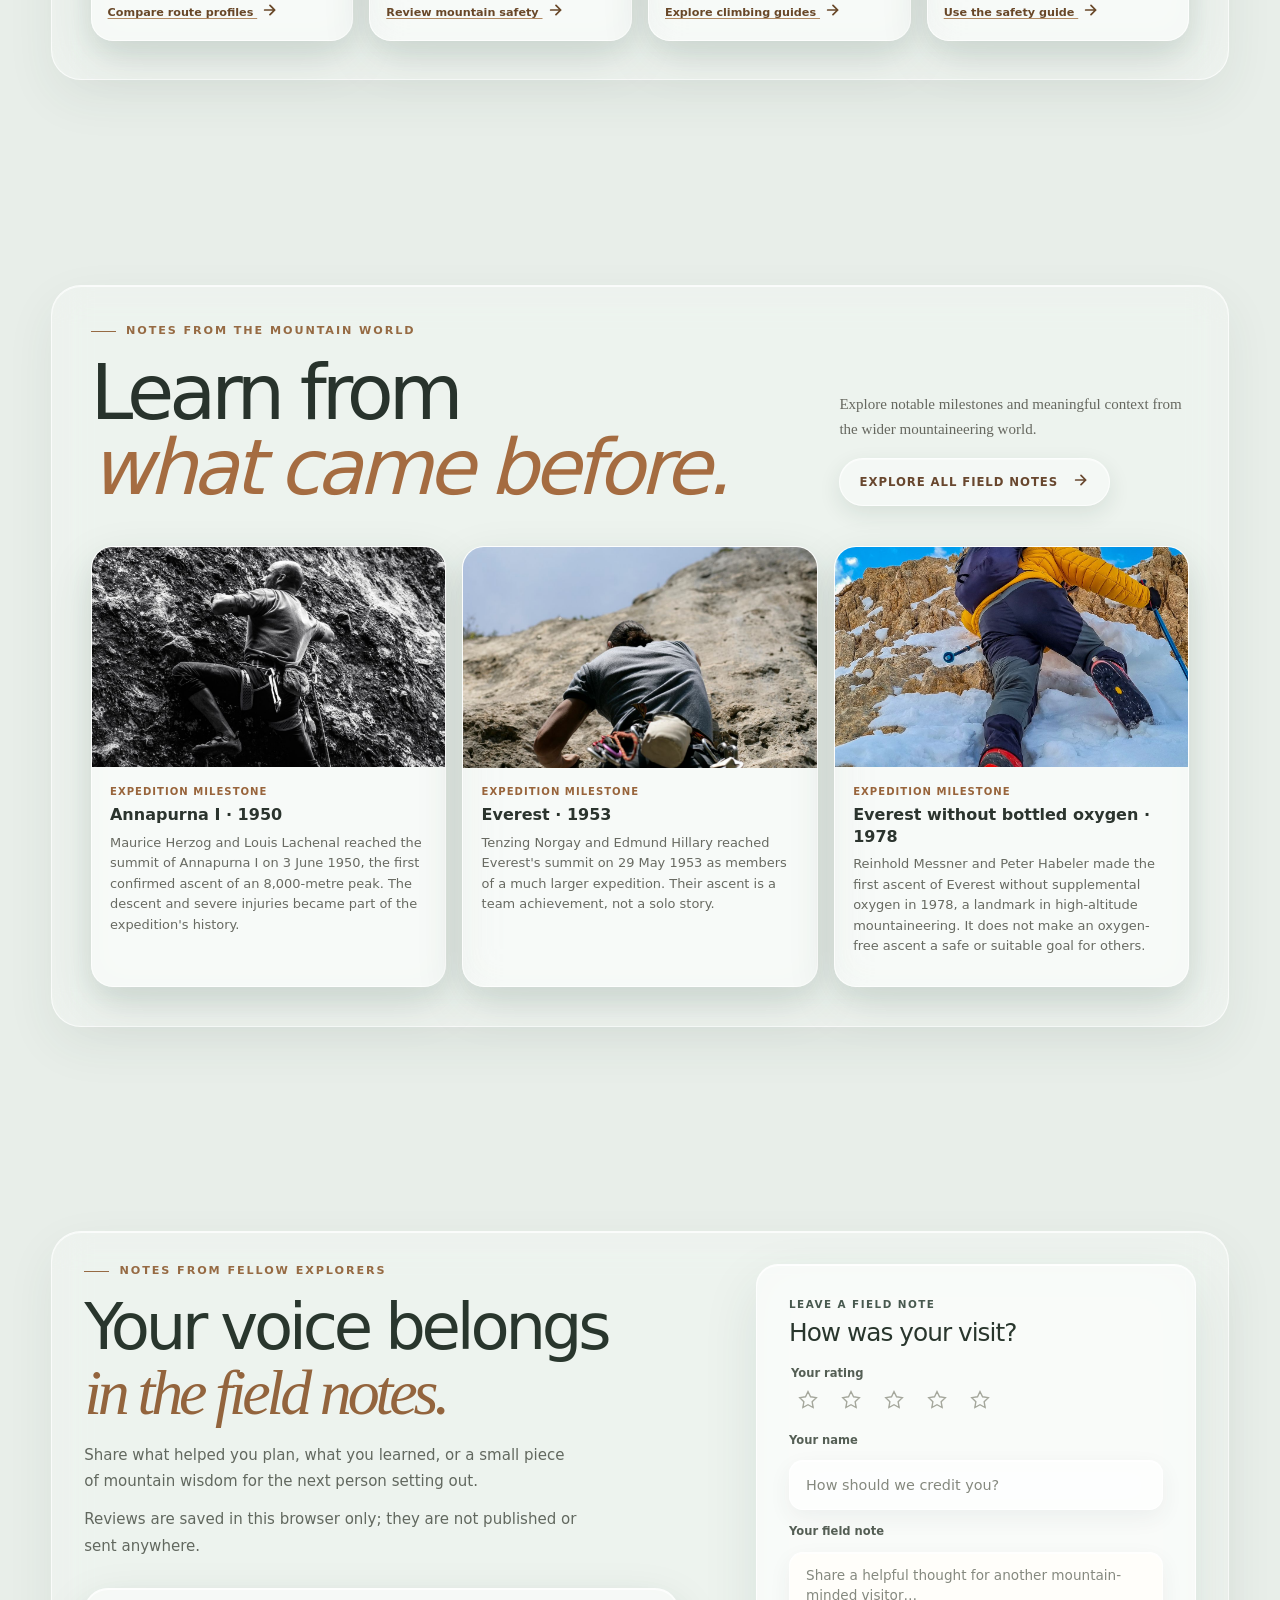
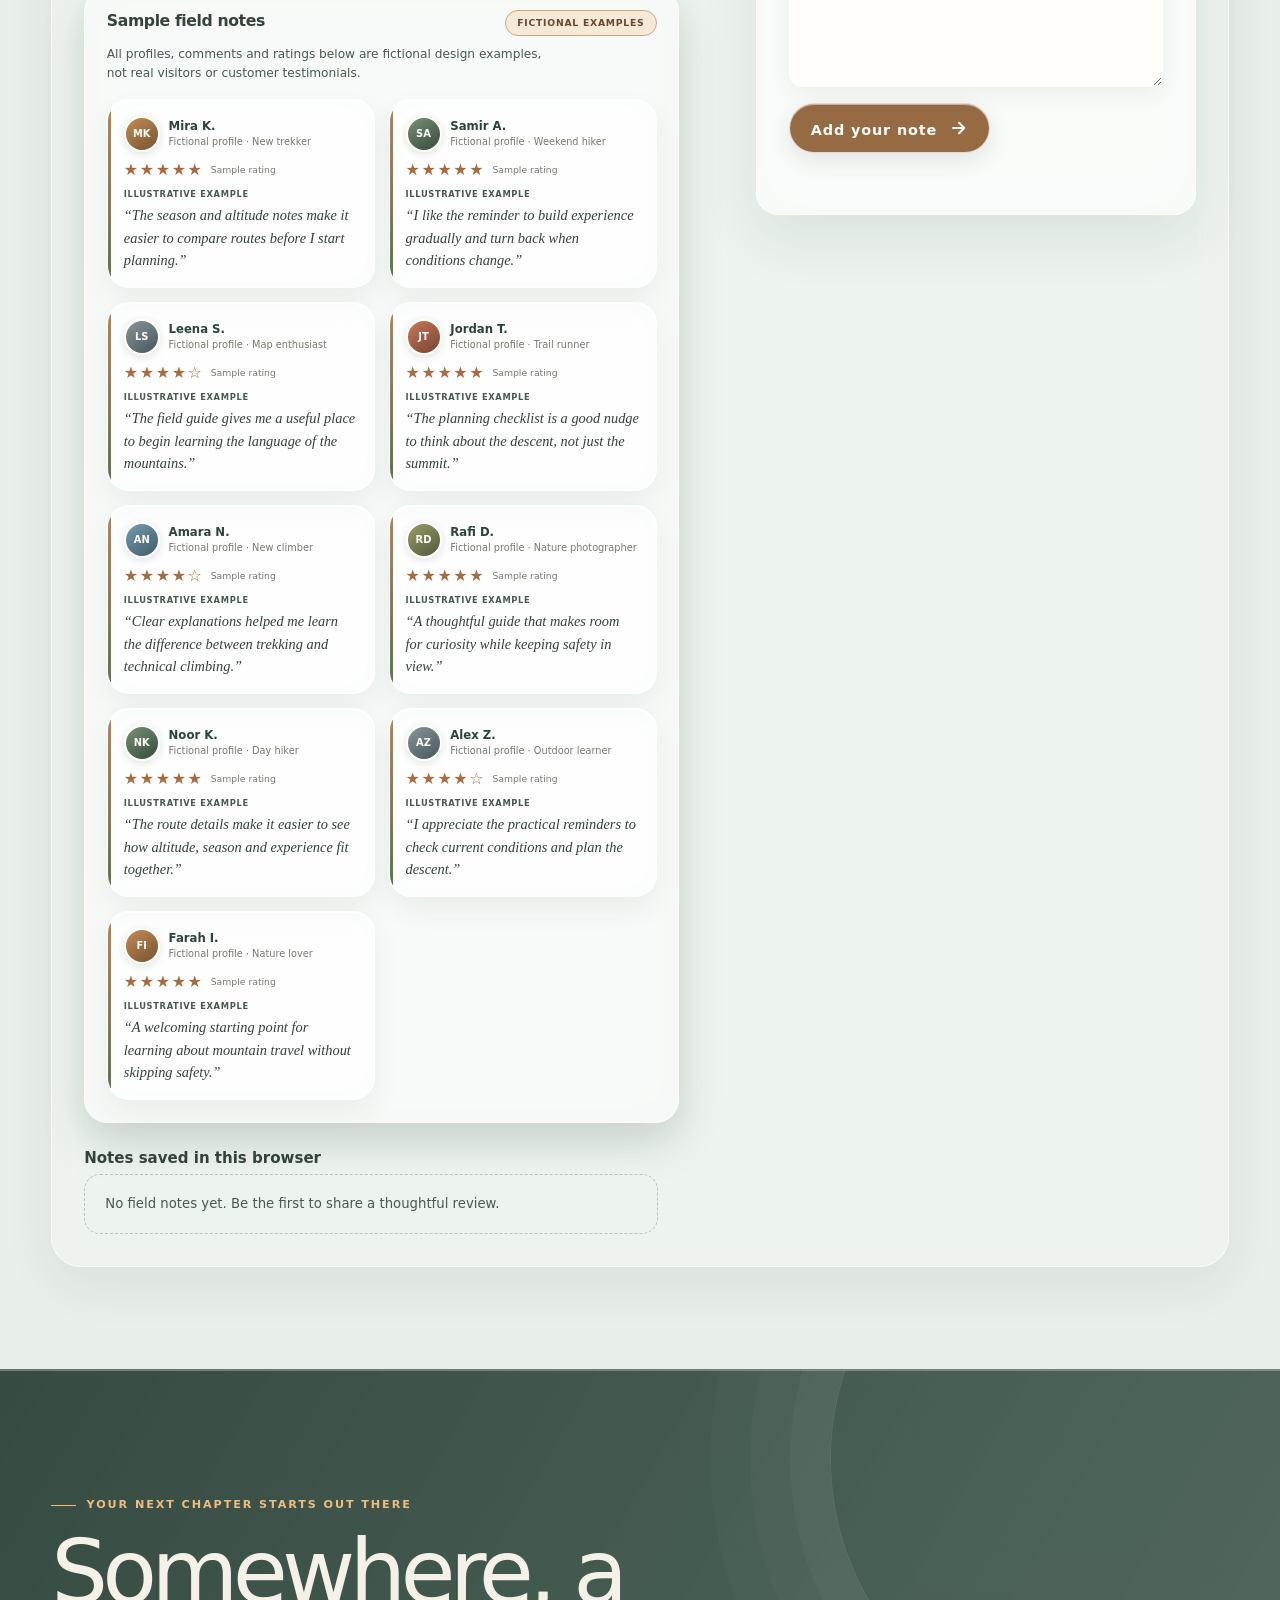
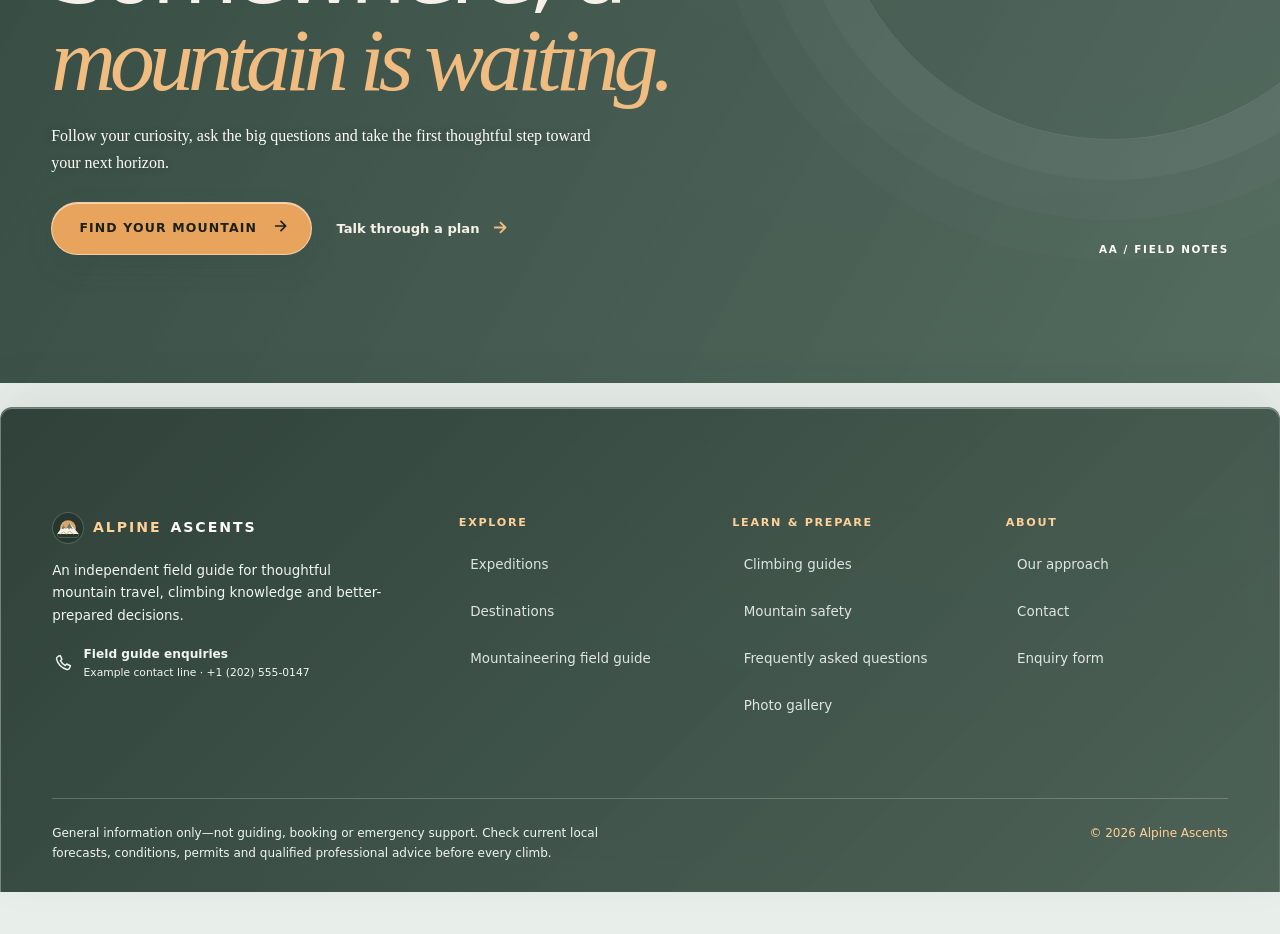
==== commit 9543769b: "update" ====
--- a/index.html
+++ b/index.html
@@ -191,13 +191,14 @@
                             <h3 id="sample-reviews-title">Sample field notes</h3>
                             <span>Fictional examples</span>
                         </div>
-                        <p class="sample-reviews-notice">These invented profiles and comments are design examples, not real visitors or customer testimonials.</p>
+                        <p class="sample-reviews-notice">All profiles, comments and ratings below are fictional design examples, not real visitors or customer testimonials.</p>
                         <div class="sample-reviews-grid">
                             <article class="review-card sample-review">
                                 <div class="sample-review-profile">
                                     <span class="sample-avatar avatar-amber" aria-hidden="true">MK</span>
                                     <span><strong>Mira K.</strong><small>Fictional profile · New trekker</small></span>
                                 </div>
+                                <div class="sample-review-rating" role="img" aria-label="Illustrative rating: 5 out of 5 stars"><span aria-hidden="true">★★★★★</span><small>Sample rating</small></div>
                                 <p class="sample-review-label">Illustrative example</p>
                                 <blockquote>“The season and altitude notes make it easier to compare routes before I start planning.”</blockquote>
                             </article>
@@ -206,6 +207,7 @@
                                     <span class="sample-avatar avatar-pine" aria-hidden="true">SA</span>
                                     <span><strong>Samir A.</strong><small>Fictional profile · Weekend hiker</small></span>
                                 </div>
+                                <div class="sample-review-rating" role="img" aria-label="Illustrative rating: 5 out of 5 stars"><span aria-hidden="true">★★★★★</span><small>Sample rating</small></div>
                                 <p class="sample-review-label">Illustrative example</p>
                                 <blockquote>“I like the reminder to build experience gradually and turn back when conditions change.”</blockquote>
                             </article>
@@ -214,6 +216,7 @@
                                     <span class="sample-avatar avatar-slate" aria-hidden="true">LS</span>
                                     <span><strong>Leena S.</strong><small>Fictional profile · Map enthusiast</small></span>
                                 </div>
+                                <div class="sample-review-rating" role="img" aria-label="Illustrative rating: 4 out of 5 stars"><span aria-hidden="true">★★★★☆</span><small>Sample rating</small></div>
                                 <p class="sample-review-label">Illustrative example</p>
                                 <blockquote>“The field guide gives me a useful place to begin learning the language of the mountains.”</blockquote>
                             </article>
@@ -222,6 +225,7 @@
                                     <span class="sample-avatar avatar-rust" aria-hidden="true">JT</span>
                                     <span><strong>Jordan T.</strong><small>Fictional profile · Trail runner</small></span>
                                 </div>
+                                <div class="sample-review-rating" role="img" aria-label="Illustrative rating: 5 out of 5 stars"><span aria-hidden="true">★★★★★</span><small>Sample rating</small></div>
                                 <p class="sample-review-label">Illustrative example</p>
                                 <blockquote>“The planning checklist is a good nudge to think about the descent, not just the summit.”</blockquote>
                             </article>
@@ -230,6 +234,7 @@
                                     <span class="sample-avatar avatar-sky" aria-hidden="true">AN</span>
                                     <span><strong>Amara N.</strong><small>Fictional profile · New climber</small></span>
                                 </div>
+                                <div class="sample-review-rating" role="img" aria-label="Illustrative rating: 4 out of 5 stars"><span aria-hidden="true">★★★★☆</span><small>Sample rating</small></div>
                                 <p class="sample-review-label">Illustrative example</p>
                                 <blockquote>“Clear explanations helped me learn the difference between trekking and technical climbing.”</blockquote>
                             </article>
@@ -238,8 +243,36 @@
                                     <span class="sample-avatar avatar-moss" aria-hidden="true">RD</span>
                                     <span><strong>Rafi D.</strong><small>Fictional profile · Nature photographer</small></span>
                                 </div>
+                                <div class="sample-review-rating" role="img" aria-label="Illustrative rating: 5 out of 5 stars"><span aria-hidden="true">★★★★★</span><small>Sample rating</small></div>
                                 <p class="sample-review-label">Illustrative example</p>
                                 <blockquote>“A thoughtful guide that makes room for curiosity while keeping safety in view.”</blockquote>
+                            </article>
+                            <article class="review-card sample-review">
+                                <div class="sample-review-profile">
+                                    <span class="sample-avatar avatar-pine" aria-hidden="true">NK</span>
+                                    <span><strong>Noor K.</strong><small>Fictional profile · Day hiker</small></span>
+                                </div>
+                                <div class="sample-review-rating" role="img" aria-label="Illustrative rating: 5 out of 5 stars"><span aria-hidden="true">★★★★★</span><small>Sample rating</small></div>
+                                <p class="sample-review-label">Illustrative example</p>
+                                <blockquote>“The route details make it easier to see how altitude, season and experience fit together.”</blockquote>
+                            </article>
+                            <article class="review-card sample-review">
+                                <div class="sample-review-profile">
+                                    <span class="sample-avatar avatar-slate" aria-hidden="true">AZ</span>
+                                    <span><strong>Alex Z.</strong><small>Fictional profile · Outdoor learner</small></span>
+                                </div>
+                                <div class="sample-review-rating" role="img" aria-label="Illustrative rating: 4 out of 5 stars"><span aria-hidden="true">★★★★☆</span><small>Sample rating</small></div>
+                                <p class="sample-review-label">Illustrative example</p>
+                                <blockquote>“I appreciate the practical reminders to check current conditions and plan the descent.”</blockquote>
+                            </article>
+                            <article class="review-card sample-review">
+                                <div class="sample-review-profile">
+                                    <span class="sample-avatar avatar-amber" aria-hidden="true">FI</span>
+                                    <span><strong>Farah I.</strong><small>Fictional profile · Nature lover</small></span>
+                                </div>
+                                <div class="sample-review-rating" role="img" aria-label="Illustrative rating: 5 out of 5 stars"><span aria-hidden="true">★★★★★</span><small>Sample rating</small></div>
+                                <p class="sample-review-label">Illustrative example</p>
+                                <blockquote>“A welcoming starting point for learning about mountain travel without skipping safety.”</blockquote>
                             </article>
                         </div>
                     </section>
@@ -254,11 +287,11 @@
                     <fieldset class="review-rating">
                         <legend>Your rating</legend>
                         <div class="rating-options">
-                            <label><input type="radio" name="rating" value="1" required><span aria-hidden="true"></span><span class="rating-label">1 star</span></label>
-                            <label><input type="radio" name="rating" value="2"><span aria-hidden="true"></span><span class="rating-label">2 stars</span></label>
-                            <label><input type="radio" name="rating" value="3"><span aria-hidden="true"></span><span class="rating-label">3 stars</span></label>
-                            <label><input type="radio" name="rating" value="4"><span aria-hidden="true"></span><span class="rating-label">4 stars</span></label>
-                            <label><input type="radio" name="rating" value="5"><span aria-hidden="true"></span><span class="rating-label">5 stars</span></label>
+                            <label><input type="radio" name="rating" value="1" required><span aria-hidden="true"><svg viewBox="0 0 24 24"><path d="m12 2.8 2.8 5.7 6.3.9-4.6 4.5 1.1 6.3-5.6-3-5.6 3 1.1-6.3L3 9.4l6.3-.9L12 2.8Z"></path></svg></span><span class="rating-label">1 star</span></label>
+                            <label><input type="radio" name="rating" value="2"><span aria-hidden="true"><svg viewBox="0 0 24 24"><path d="m12 2.8 2.8 5.7 6.3.9-4.6 4.5 1.1 6.3-5.6-3-5.6 3 1.1-6.3L3 9.4l6.3-.9L12 2.8Z"></path></svg></span><span class="rating-label">2 stars</span></label>
+                            <label><input type="radio" name="rating" value="3"><span aria-hidden="true"><svg viewBox="0 0 24 24"><path d="m12 2.8 2.8 5.7 6.3.9-4.6 4.5 1.1 6.3-5.6-3-5.6 3 1.1-6.3L3 9.4l6.3-.9L12 2.8Z"></path></svg></span><span class="rating-label">3 stars</span></label>
+                            <label><input type="radio" name="rating" value="4"><span aria-hidden="true"><svg viewBox="0 0 24 24"><path d="m12 2.8 2.8 5.7 6.3.9-4.6 4.5 1.1 6.3-5.6-3-5.6 3 1.1-6.3L3 9.4l6.3-.9L12 2.8Z"></path></svg></span><span class="rating-label">4 stars</span></label>
+                            <label><input type="radio" name="rating" value="5"><span aria-hidden="true"><svg viewBox="0 0 24 24"><path d="m12 2.8 2.8 5.7 6.3.9-4.6 4.5 1.1 6.3-5.6-3-5.6 3 1.1-6.3L3 9.4l6.3-.9L12 2.8Z"></path></svg></span><span class="rating-label">5 stars</span></label>
                         </div>
                     </fieldset>
                     <label for="review-name">Your name</label>
--- a/css/style.css
+++ b/css/style.css
@@ -2406,21 +2406,59 @@
 
 .lightbox-figure {
     display: grid;
+    grid-template-rows: minmax(0, 1fr) auto;
     gap: .7rem;
-    margin-bottom: 1rem
+    min-height: 0;
+    margin: 0
 }
 
 .lightbox-figure img {
     display: block;
-    max-width: min(80vw, 1000px);
-    max-height: 72vh;
+    width: 100%;
+    height: 100%;
+    max-width: 100%;
+    max-height: 100%;
     object-fit: contain;
     margin: auto
 }
 
 .lightbox-figure figcaption {
-    color: var(--stone);
+    color: #f4f0e8;
     font: .9rem system-ui, 'Segoe UI', sans-serif
+}
+
+.lightbox-controls {
+    display: flex;
+    align-items: center;
+    justify-content: center;
+    flex-wrap: wrap;
+    gap: .75rem;
+    padding-top: 1rem
+}
+
+.lightbox-controls span {
+    min-width: 5rem;
+    color: #f4f0e8;
+    font: .9rem system-ui, 'Segoe UI', sans-serif;
+    text-align: center
+}
+
+.destination-map {
+    display: grid;
+    gap: .55rem;
+    margin-top: 1.25rem
+}
+
+.destination-map iframe {
+    display: block;
+    width: 100%;
+    height: 220px;
+    border: 0;
+    border-radius: 8px
+}
+
+.destination-map a {
+    font: 600 .85rem/1.4 system-ui, 'Segoe UI', sans-serif
 }
 
 .gallery-card .body {
@@ -4180,35 +4218,50 @@
 }
 
 dialog#lb {
-    width: min(1000px, calc(100vw - 32px));
+    position: fixed;
+    inset: 0;
+    display: none;
+    grid-template-rows: minmax(0, 1fr) auto;
+    width: 100vw;
+    height: 100vh;
+    height: 100dvh;
     max-width: none;
-    max-height: calc(100dvh - 32px);
+    max-height: none;
     overflow: auto;
-    border: 1px solid #e7dfd1;
-    border-radius: 20px;
+    margin: 0;
+    border: 0;
+    border-radius: 0;
     padding: clamp(1rem, 3vw, 2rem);
-    box-shadow: 0 24px 80px #11191455;
+    background: #111;
+    color: #f4f0e8;
+    box-shadow: none;
+}
+
+dialog#lb[open] {
+    display: grid;
+}
+
+dialog#lb::backdrop {
+    background: #080a08;
 }
 
 dialog#lb .lightbox-figure {
-    margin-bottom: 1.25rem;
+    min-height: 0;
 }
 
 dialog#lb .lightbox-figure img {
     max-width: 100%;
-    max-height: min(68dvh, 720px);
-    border-radius: 12px;
-}
-
-dialog#lb #lb-close {
-    display: block;
-    margin: 0 auto;
+    max-height: 100%;
+    border-radius: 4px;
+}
+
+dialog#lb .lightbox-controls .btn {
     border-color: #3e503f;
     background: #3e503f;
     color: #fffdf9;
 }
 
-dialog#lb #lb-close:hover {
+dialog#lb .lightbox-controls .btn:hover {
     border-color: #765539;
     background: #765539;
 }
@@ -4267,10 +4320,17 @@
     }
 
     dialog#lb {
-        width: calc(100vw - 20px);
-        max-height: calc(100dvh - 20px);
-        border-radius: 16px;
-        padding: .8rem;
+        padding: .75rem;
+    }
+
+    .lightbox-controls {
+        gap: .5rem;
+        padding-top: .75rem;
+    }
+
+    .lightbox-controls .btn {
+        padding: .65rem .8rem;
+        font-size: .75rem;
     }
 }
 
@@ -4715,6 +4775,24 @@
     font: .61rem/1.4 system-ui, 'Segoe UI', sans-serif;
 }
 
+body[data-page="home"] .sample-review-rating {
+    display: flex;
+    align-items: center;
+    gap: .45rem;
+    margin-top: .65rem;
+    color: #a56c41;
+}
+
+body[data-page="home"] .sample-review-rating > span {
+    font: 1rem/1 system-ui, 'Segoe UI', sans-serif;
+    letter-spacing: .1em;
+}
+
+body[data-page="home"] .sample-review-rating small {
+    color: #77796f;
+    font: .58rem/1.4 system-ui, 'Segoe UI', sans-serif;
+}
+
 .sample-avatar {
     display: grid;
     width: 36px;
@@ -4900,4 +4978,1859 @@
         stroke-linejoin: round;
         stroke-width: 2.5;
     }
+}
+
+header .site-nav.has-overflow > .nav-scroll {
+    width: 44px;
+    height: 40px;
+    min-height: 40px;
+    border: 0;
+    border-radius: 14px;
+    background: linear-gradient(145deg, #405943, #293b30);
+    color: #fffdf7;
+    box-shadow: 0 5px 14px #20282138, inset 0 1px #ffffff30;
+    transition: transform .2s ease, box-shadow .2s ease, background .2s ease, opacity .2s ease;
+}
+
+header .site-nav.has-overflow > .nav-scroll-prev {
+    left: .25rem;
+}
+
+header .site-nav.has-overflow > .nav-scroll-next {
+    right: .25rem;
+}
+
+header .site-nav.has-overflow > .nav-scroll:not(:disabled):hover {
+    border-color: transparent;
+    background: linear-gradient(145deg, #9d7048, #765333);
+    box-shadow: 0 8px 18px #20282142, inset 0 1px #ffffff38;
+    transform: translateY(-50%) scale(1.06);
+}
+
+header .site-nav.has-overflow > .nav-scroll:disabled {
+    border-color: transparent;
+    background: #e2e4dc;
+    color: #7d867b;
+    opacity: 1;
+    box-shadow: inset 0 0 0 1px #d1d6cb;
+}
+
+header .site-nav > .nav-scroll svg {
+    width: 22px;
+    height: 22px;
+    stroke-width: 2.8;
+}
+
+input:not([type="radio"]):not([type="checkbox"]):not([type="range"]),
+select,
+textarea {
+    min-width: 0;
+    min-height: 50px;
+    padding: .8rem 1rem;
+    border: 1px solid #d5d9cd;
+    border-radius: 14px;
+    background-color: #fffefa;
+    color: #29362d;
+    font: 500 .9rem/1.45 system-ui, 'Segoe UI', sans-serif;
+    box-shadow: 0 3px 10px #29362d08, inset 0 1px #ffffffb3;
+    transition: border-color .2s ease, box-shadow .2s ease, background-color .2s ease, transform .2s ease;
+}
+
+input:not([type="radio"]):not([type="checkbox"]):not([type="range"])::placeholder,
+textarea::placeholder {
+    color: #85897f;
+    opacity: 1;
+}
+
+input:not([type="radio"]):not([type="checkbox"]):not([type="range"]):hover,
+select:hover,
+textarea:hover {
+    border-color: #aab5a4;
+    background-color: #ffffff;
+}
+
+input:not([type="radio"]):not([type="checkbox"]):not([type="range"]):focus-visible,
+select:focus-visible,
+textarea:focus-visible {
+    border-color: #58744b;
+    outline: none;
+    background-color: #ffffff;
+    box-shadow: 0 0 0 4px #58744b20, 0 7px 20px #29362d10;
+}
+
+select {
+    padding-right: 2.7rem;
+    appearance: none;
+    background-image: url("data:image/svg+xml,%3Csvg xmlns='http://www.w3.org/2000/svg' viewBox='0 0 24 24'%3E%3Cpath d='m6 9 6 6 6-6' fill='none' stroke='%2358744b' stroke-width='2' stroke-linecap='round' stroke-linejoin='round'/%3E%3C/svg%3E");
+    background-position: right 1rem center;
+    background-repeat: no-repeat;
+    background-size: 16px;
+    cursor: pointer;
+}
+
+textarea {
+    min-height: 120px;
+    resize: vertical;
+}
+
+input:disabled,
+select:disabled,
+textarea:disabled {
+    cursor: not-allowed;
+    opacity: .62;
+}
+
+input[type="search"] {
+    padding-left: 2.75rem;
+    background-image: url("data:image/svg+xml,%3Csvg xmlns='http://www.w3.org/2000/svg' viewBox='0 0 24 24'%3E%3Ccircle cx='10.8' cy='10.8' r='6.3' fill='none' stroke='%23756b5e' stroke-width='1.8'/%3E%3Cpath d='m15.5 15.5 4.2 4.2' fill='none' stroke='%23756b5e' stroke-width='1.8' stroke-linecap='round'/%3E%3C/svg%3E");
+    background-position: 1rem center;
+    background-repeat: no-repeat;
+    background-size: 17px;
+}
+
+input[type="search"]:not([type="radio"]):not([type="checkbox"]):not([type="range"]) {
+    padding-left: 2.75rem;
+}
+
+.visit-counter img {
+    display: block;
+    width: auto;
+    max-width: 100px;
+    height: 24px;
+    border-radius: 8px;
+    box-shadow: 0 3px 10px #29362d12;
+}
+
+.visit-counter-unavailable {
+    color: #8a463f;
+    font: 650 .62rem/1.3 system-ui, 'Segoe UI', sans-serif;
+}
+
+.tools {
+    gap: .7rem;
+    padding: 1rem;
+    border: 1px solid #e0dfd5;
+    border-radius: 20px;
+    background: linear-gradient(135deg, #fffdf9, #eeeee7);
+    box-shadow: 0 12px 32px #29362d0d;
+}
+
+.tools input,
+.tools select {
+    flex: 1 1 180px;
+    min-height: 50px;
+    border-color: #e0e2d9;
+    box-shadow: 0 4px 12px #29362d0a;
+}
+
+form[data-form] {
+    gap: 1rem;
+    max-width: 640px;
+    margin: 1.4rem 0 2.5rem;
+    padding: clamp(1.1rem, 3vw, 1.8rem);
+    border: 1px solid #e0dfd5;
+    border-radius: 22px;
+    background: linear-gradient(145deg, #fffdf9, #f3f2eb);
+    box-shadow: 0 18px 48px #29362d12;
+}
+
+form[data-form] > div {
+    display: grid;
+    gap: .4rem;
+}
+
+form[data-form] label {
+    color: #405143;
+    font: 700 .76rem/1.4 system-ui, 'Segoe UI', sans-serif;
+}
+
+form[data-form] .err {
+    min-height: .4rem;
+    font-size: .72rem;
+}
+
+form[data-form] .btn {
+    justify-self: start;
+    min-height: 48px;
+    padding-inline: 1.25rem;
+    border-radius: 999px;
+}
+
+body[data-page="home"] .reviews-layout {
+    align-items: start;
+}
+
+body[data-page="home"] .reviews-intro {
+    min-width: 0;
+}
+
+body[data-page="home"] .sample-reviews {
+    margin-top: 1.8rem;
+    padding: clamp(.9rem, 2.5vw, 1.35rem);
+    border: 1px solid #d6d8cb;
+    border-radius: 24px;
+    background:
+        radial-gradient(ellipse at 100% 0, #dce5d733 0, transparent 44%),
+        linear-gradient(145deg, #f2f1e9, #e4e6dc);
+    box-shadow: inset 0 1px #ffffffb3, 0 14px 34px #29362d0d;
+}
+
+body[data-page="home"] .sample-reviews-heading {
+    margin-bottom: .55rem;
+}
+
+body[data-page="home"] .sample-reviews-heading h3 {
+    font-size: .98rem;
+    letter-spacing: -.025em;
+}
+
+body[data-page="home"] .sample-reviews-heading > span {
+    padding: .35rem .7rem;
+    border-color: #caa77e;
+    background: #f7e9d8;
+    color: #68472e;
+    font-size: .58rem;
+}
+
+body[data-page="home"] .sample-reviews-notice {
+    max-width: 58ch;
+    margin-bottom: 1rem;
+    font-size: .76rem;
+}
+
+body[data-page="home"] .sample-reviews-grid {
+    grid-template-columns: repeat(2, minmax(0, 1fr));
+    gap: .85rem;
+}
+
+body[data-page="home"] .sample-review {
+    position: relative;
+    overflow: hidden;
+    padding: 1rem;
+    border-color: #d7d9cd;
+    border-radius: 18px;
+    background: #fffefa;
+    box-shadow: 0 7px 18px #29362d10;
+    transition: transform .25s ease, box-shadow .25s ease, border-color .25s ease;
+}
+
+body[data-page="home"] .sample-review::before {
+    position: absolute;
+    inset: 0 auto 0 0;
+    width: 3px;
+    background: linear-gradient(#b88455, #58744b);
+    content: "";
+}
+
+body[data-page="home"] .sample-review:hover {
+    border-color: #b99572;
+    box-shadow: 0 14px 28px #29362d1b;
+    transform: translateY(-3px);
+}
+
+body[data-page="home"] .sample-review blockquote {
+    margin-top: .55rem;
+    color: #354139;
+    font-size: .9rem;
+    line-height: 1.55;
+}
+
+body[data-page="home"] .visitor-notes-title {
+    margin: 1.55rem 0 -.65rem;
+    font-size: .94rem;
+}
+
+body[data-page="home"] .reviews-list {
+    margin-top: 1rem;
+}
+
+body[data-page="home"] .reviews-list .review-card {
+    border-color: #d2d7ca;
+    border-radius: 20px;
+    background: linear-gradient(145deg, #fffefa, #f1f2eb);
+    box-shadow: 0 10px 24px #29362d10;
+}
+
+body[data-page="home"] .review-form {
+    position: sticky;
+    top: 1.25rem;
+    border-color: #dddccd;
+    background:
+        radial-gradient(ellipse at 100% 0, #e3e8d755 0, transparent 42%),
+        #fbfaf6;
+    box-shadow: 0 22px 54px #29362d17;
+}
+
+body[data-page="home"] .review-form > input[type="text"],
+body[data-page="home"] .review-form textarea {
+    min-height: 50px;
+    border-radius: 14px;
+    background-color: #fffefa;
+}
+
+body[data-page="home"] .review-form textarea {
+    min-height: 135px;
+}
+
+body[data-page="home"] .review-form .btn {
+    min-height: 50px;
+    padding-inline: 1.3rem;
+}
+
+.icon-external,
+.icon-down {
+    flex-basis: max(1.3em, 16px);
+    width: max(1.3em, 16px);
+    min-width: max(1.3em, 16px);
+    height: max(1.3em, 16px);
+    margin-inline-start: .45em;
+    vertical-align: -.2em;
+    transition: transform .2s ease;
+}
+
+.icon-external::before,
+.icon-down::before {
+    background-color: currentColor;
+    mask-position: center;
+    mask-repeat: no-repeat;
+    mask-size: contain;
+}
+
+.icon-external::before {
+    top: 0;
+    right: auto;
+    bottom: auto;
+    left: 0;
+    width: 100%;
+    height: 100%;
+    border: 0;
+    mask-image: url("data:image/svg+xml,%3Csvg xmlns='http://www.w3.org/2000/svg' viewBox='0 0 24 24'%3E%3Cpath d='M4 12h15m0 0-7-7m7 7-7 7' fill='none' stroke='black' stroke-width='2.6' stroke-linecap='round' stroke-linejoin='round'/%3E%3C/svg%3E");
+}
+
+.icon-external::after,
+.icon-down::after {
+    display: none;
+}
+
+.icon-down::before {
+    top: 0;
+    right: auto;
+    bottom: auto;
+    left: 0;
+    width: 100%;
+    height: 100%;
+    border: 0;
+    mask-image: url("data:image/svg+xml,%3Csvg xmlns='http://www.w3.org/2000/svg' viewBox='0 0 24 24'%3E%3Cpath d='M12 4v15m0 0 7-7m-7 7-7-7' fill='none' stroke='black' stroke-width='2.6' stroke-linecap='round' stroke-linejoin='round'/%3E%3C/svg%3E");
+}
+
+.hero-actions a:hover .icon-external,
+.hero-actions a:hover .icon-down,
+.text-link:hover .icon-external {
+    transform: translateX(3px);
+}
+
+.hero-actions a:hover .icon-down {
+    transform: translateY(3px);
+}
+
+@media(max-width:760px) {
+    body[data-page="home"] .review-form {
+        position: static;
+    }
+
+    .tools {
+        padding: .75rem;
+        border-radius: 17px;
+    }
+
+    .tools input,
+    .tools select {
+        flex-basis: 100%;
+        width: 100%;
+    }
+}
+
+@media(max-width:520px) {
+    body[data-page="home"] .sample-reviews-grid {
+        grid-template-columns: 1fr;
+    }
+
+    body[data-page="home"] .sample-review {
+        padding: .95rem;
+    }
+
+    .icon-external,
+    .icon-down {
+        flex-basis: max(1.3em, 16px);
+        width: max(1.3em, 16px);
+        min-width: max(1.3em, 16px);
+        height: max(1.3em, 16px);
+    }
+
+    form[data-form] {
+        border-radius: 18px;
+    }
+}
+
+@media(prefers-reduced-motion:reduce) {
+    input,
+    select,
+    textarea,
+    .icon-external,
+    .icon-down,
+    header .site-nav > .nav-scroll,
+    body[data-page="home"] .sample-review {
+        transition: none;
+    }
+}
+
+body[data-page="home"] .home-hero .hero-eyebrow {
+    animation: home-rise-in .8s cubic-bezier(.2, .75, .3, 1) .12s both;
+}
+
+body[data-page="home"] .home-hero h1 {
+    animation: home-rise-in 1s cubic-bezier(.2, .75, .3, 1) .3s both;
+}
+
+body[data-page="home"] .home-hero h1 em {
+    animation: home-word-glow 3.8s ease-in-out 1.4s infinite;
+}
+
+body[data-page="home"] .home-hero .hero-copy {
+    animation: home-rise-in .9s cubic-bezier(.2, .75, .3, 1) .56s both;
+}
+
+body[data-page="home"] .home-hero .hero-actions {
+    animation: home-rise-in .9s cubic-bezier(.2, .75, .3, 1) .74s both;
+}
+
+body[data-page="home"] .home-hero .hero-bottomline {
+    animation: home-rise-in .9s cubic-bezier(.2, .75, .3, 1) .94s both;
+}
+
+body[data-page="home"] .home-hero .hero-stamp {
+    animation: home-stamp-in 1s cubic-bezier(.2, .75, .3, 1) 1.1s both,
+        home-stamp-float 5s ease-in-out 2.2s infinite;
+}
+
+body[data-page="home"] .hero-eyebrow > span {
+    transform-origin: left center;
+    animation: home-line-grow .8s cubic-bezier(.2, .75, .3, 1) .45s both;
+}
+
+body[data-page="home"] .home-intro .wrap.in > *,
+body[data-page="home"] .home-featured .wrap.in .section-heading > *,
+body[data-page="home"] .home-approach .wrap.in .approach-photo,
+body[data-page="home"] .home-approach .wrap.in .approach-copy > *,
+body[data-page="home"] .home-planning .wrap.in .section-heading > *,
+body[data-page="home"] .home-notes .wrap.in .section-heading > *,
+body[data-page="home"] .home-reviews .wrap.in .reviews-layout > *,
+body[data-page="home"] .home-closer .wrap.in .closer-inner > * {
+    animation: home-rise-in .85s cubic-bezier(.2, .75, .3, 1) both;
+}
+
+body[data-page="home"] .home-intro .wrap.in > :nth-child(2),
+body[data-page="home"] .home-featured .wrap.in .section-heading > :nth-child(2),
+body[data-page="home"] .home-approach .wrap.in .approach-copy > :nth-child(2),
+body[data-page="home"] .home-planning .wrap.in .section-heading > :nth-child(2),
+body[data-page="home"] .home-notes .wrap.in .section-heading > :nth-child(2),
+body[data-page="home"] .home-reviews .wrap.in .reviews-layout > :nth-child(2),
+body[data-page="home"] .home-closer .wrap.in .closer-inner > :nth-child(2) {
+    animation-delay: .14s;
+}
+
+body[data-page="home"] .home-approach .wrap.in .approach-copy > :nth-child(3),
+body[data-page="home"] .home-closer .wrap.in .closer-inner > :nth-child(3) {
+    animation-delay: .26s;
+}
+
+body[data-page="home"] .home-approach .wrap.in .approach-copy > :nth-child(4),
+body[data-page="home"] .home-closer .wrap.in .closer-inner > :nth-child(4) {
+    animation-delay: .38s;
+}
+
+body[data-page="home"] .home-stats .wrap.in .stats-grid > * {
+    animation: home-count-in .8s cubic-bezier(.2, .75, .3, 1) both;
+}
+
+body[data-page="home"] .home-stats .wrap.in .stats-grid > :nth-child(2) {
+    animation-delay: .12s;
+}
+
+body[data-page="home"] .home-stats .wrap.in .stats-grid > :nth-child(3) {
+    animation-delay: .24s;
+}
+
+body[data-page="home"] .home-stats .wrap.in .stats-grid > :nth-child(4) {
+    animation-delay: .36s;
+}
+
+@keyframes home-rise-in {
+    from {
+        opacity: 0;
+        filter: blur(7px);
+        transform: translate3d(0, 30px, 0);
+    }
+
+    to {
+        opacity: 1;
+        filter: blur(0);
+        transform: translate3d(0, 0, 0);
+    }
+}
+
+@keyframes home-stamp-in {
+    from {
+        opacity: 0;
+        transform: translate3d(20px, 12px, 0) rotate(12deg) scale(.8);
+    }
+
+    to {
+        opacity: 1;
+        transform: translate3d(0, 0, 0) rotate(7deg) scale(1);
+    }
+}
+
+@keyframes home-stamp-float {
+    50% {
+        transform: translate3d(0, -8px, 0) rotate(5deg);
+    }
+}
+
+@keyframes home-line-grow {
+    from {
+        transform: scaleX(0);
+    }
+
+    to {
+        transform: scaleX(1);
+    }
+}
+
+@keyframes home-word-glow {
+    50% {
+        color: #ffd9a8;
+        text-shadow: 0 0 26px #f0bc8059;
+    }
+}
+
+@keyframes home-count-in {
+    from {
+        opacity: 0;
+        transform: translate3d(0, 18px, 0) scale(.96);
+    }
+
+    to {
+        opacity: 1;
+        transform: translate3d(0, 0, 0) scale(1);
+    }
+}
+
+@media(prefers-reduced-motion:reduce) {
+    body[data-page="home"] .home-hero .hero-eyebrow,
+    body[data-page="home"] .home-hero h1,
+    body[data-page="home"] .home-hero h1 em,
+    body[data-page="home"] .home-hero .hero-copy,
+    body[data-page="home"] .home-hero .hero-actions,
+    body[data-page="home"] .home-hero .hero-bottomline,
+    body[data-page="home"] .home-hero .hero-stamp,
+    body[data-page="home"] .hero-eyebrow > span,
+    body[data-page="home"] .home-intro .wrap.in > *,
+    body[data-page="home"] .home-featured .wrap.in .section-heading > *,
+    body[data-page="home"] .home-approach .wrap.in .approach-photo,
+    body[data-page="home"] .home-approach .wrap.in .approach-copy > *,
+    body[data-page="home"] .home-planning .wrap.in .section-heading > *,
+    body[data-page="home"] .home-notes .wrap.in .section-heading > *,
+    body[data-page="home"] .home-reviews .wrap.in .reviews-layout > *,
+    body[data-page="home"] .home-closer .wrap.in .closer-inner > *,
+    body[data-page="home"] .home-stats .wrap.in .stats-grid > * {
+        animation: none;
+        filter: none;
+        opacity: 1;
+        transform: none;
+    }
+}
+
+/* ---- site-wide alpine glass surfaces ---- */
+:root {
+    --glass-ink: #24372f;
+    --glass-muted: #48594f;
+    --glass-line: #ffffffb8;
+    --glass-surface: #ffffff78;
+    --glass-surface-strong: #ffffffa8;
+    --glass-shadow: 0 18px 48px #293e3820, inset 0 1px #ffffffd9;
+}
+
+body[data-page] {
+    color: var(--glass-ink);
+    background-color: #e8eee9;
+    background-image:
+        radial-gradient(ellipse at 12% 8%, #ffffffd9 0, #ffffff00 34rem),
+        radial-gradient(ellipse at 92% 18%, #d2e7dcbd 0, #d2e7dc00 38rem),
+        radial-gradient(ellipse at 48% 72%, #f5e7d57a 0, #f5e7d500 42rem),
+        linear-gradient(145deg, #edf2ee, #e1ebe5 58%, #f1eee7);
+    background-attachment: fixed;
+}
+
+body[data-page] p {
+    color: var(--glass-muted);
+}
+
+body[data-page] header {
+    border-bottom: 1px solid #ffffffa8;
+    background: #edf4ef91;
+    box-shadow: 0 8px 30px #233c3412, inset 0 1px #ffffffc9;
+    -webkit-backdrop-filter: blur(24px) saturate(155%);
+    backdrop-filter: blur(24px) saturate(155%);
+}
+
+body[data-page] .logo,
+body[data-page] nav a {
+    color: var(--glass-ink);
+}
+
+body[data-page] nav a {
+    border: 1px solid transparent;
+    border-radius: 999px;
+}
+
+body[data-page] nav a:hover,
+body[data-page] nav a[aria-current] {
+    border-color: #ffffffa8;
+    background: #ffffff83;
+    color: #35564a;
+    box-shadow: 0 6px 18px #2c493719, inset 0 1px #ffffff;
+    transform: translateY(-1px);
+}
+
+body[data-page] #menu {
+    border-color: #ffffffc2;
+    border-radius: 15px;
+    background: #ffffff8c;
+    color: var(--glass-ink);
+    box-shadow: 0 8px 20px #29463a1a, inset 0 1px #ffffff;
+    -webkit-backdrop-filter: blur(18px);
+    backdrop-filter: blur(18px);
+}
+
+body[data-page] #menu:hover,
+body[data-page] #menu[aria-expanded="true"] {
+    border-color: #ffffff;
+    background: #ffffffc9;
+    color: #355c4b;
+}
+
+body[data-page] .visit-counter,
+body[data-page] .visit-counter-unavailable {
+    border-color: #ffffffa8;
+    border-radius: 15px;
+    background: #ffffff72;
+    box-shadow: 0 5px 16px #2b413719, inset 0 1px #ffffff;
+    -webkit-backdrop-filter: blur(16px);
+    backdrop-filter: blur(16px);
+}
+
+body[data-page] .card,
+body[data-page] .planning-card,
+body[data-page] .home-note-card,
+body[data-page] .field-card,
+body[data-page] .faq-item,
+body[data-page] .review-card,
+body[data-page] .review-form,
+body[data-page] .nearby-panel,
+body[data-page] .sample-reviews,
+body[data-page] .contact-grid > .card,
+body[data-page] .booking-grid > .card {
+    border: 1px solid var(--glass-line);
+    background: var(--glass-surface);
+    box-shadow: var(--glass-shadow), 0 16px 38px #29423813;
+    -webkit-backdrop-filter: blur(22px) saturate(145%);
+    backdrop-filter: blur(22px) saturate(145%);
+}
+
+body[data-page] .card,
+body[data-page] .field-card,
+body[data-page] .faq-item,
+body[data-page] .review-card,
+body[data-page] .planning-card,
+body[data-page] .home-note-card {
+    border-radius: 22px;
+}
+
+body[data-page] .card .body,
+body[data-page] .field-card-body {
+    color: var(--glass-ink);
+}
+
+body[data-page] .card .body h3,
+body[data-page] .field-card h3,
+body[data-page] .faq-question,
+body[data-page] .sample-review-profile strong,
+body[data-page] .review-attribution strong {
+    color: #2b433a;
+}
+
+body[data-page] .card .body p,
+body[data-page] .field-card p,
+body[data-page] .field-intro,
+body[data-page] .field-disclaimer,
+body[data-page] .nearby-copy > p:not(.eyebrow) {
+    color: var(--glass-muted);
+}
+
+body[data-page] .tag {
+    border-color: #ffffffc2;
+    background: #ffffff52;
+    -webkit-backdrop-filter: blur(12px);
+    backdrop-filter: blur(12px);
+}
+
+body[data-page] .note,
+body[data-page] .field-disclaimer {
+    border: 1px solid #ffffffb5;
+    border-left: 3px solid #9a744e;
+    border-radius: 14px;
+    background: #ffffff73;
+    box-shadow: 0 10px 24px #29423810, inset 0 1px #ffffffb8;
+    -webkit-backdrop-filter: blur(18px);
+    backdrop-filter: blur(18px);
+}
+
+body[data-page] input:not([type="radio"]):not([type="checkbox"]):not([type="range"]),
+body[data-page] select,
+body[data-page] textarea {
+    border-color: #ffffffd1;
+    background-color: #ffffff7d;
+    color: #263a34;
+    box-shadow: 0 8px 22px #29423810, inset 0 1px #ffffffd9;
+    -webkit-backdrop-filter: blur(18px) saturate(135%);
+    backdrop-filter: blur(18px) saturate(135%);
+}
+
+body[data-page] input:not([type="radio"]):not([type="checkbox"]):not([type="range"]):hover,
+body[data-page] select:hover,
+body[data-page] textarea:hover {
+    border-color: #ffffff;
+    background-color: #ffffffb0;
+}
+
+body[data-page] input:not([type="radio"]):not([type="checkbox"]):not([type="range"]):focus-visible,
+body[data-page] select:focus-visible,
+body[data-page] textarea:focus-visible {
+    border-color: #769d88;
+    background-color: #ffffffc7;
+    box-shadow: 0 0 0 4px #64897426, 0 12px 28px #29423817, inset 0 1px #fff;
+}
+
+body[data-page] .tools {
+    width: fit-content;
+    max-width: 100%;
+    padding: .7rem;
+    border: 1px solid #ffffffa8;
+    border-radius: 20px;
+    background: #ffffff4f;
+    box-shadow: 0 12px 32px #29423811, inset 0 1px #ffffffb8;
+    -webkit-backdrop-filter: blur(20px) saturate(140%);
+    backdrop-filter: blur(20px) saturate(140%);
+}
+
+body[data-page] .tools input,
+body[data-page] .tools select {
+    background-color: #ffffffa1;
+}
+
+body[data-page] .btn,
+body[data-page] button:not(.nav-toggle):not(.nav-scroll) {
+    border-color: #ffffffbd;
+    box-shadow: 0 8px 22px #273c321c, inset 0 1px #ffffff80;
+}
+
+body[data-page] .btn:not(.pri):not(.hero-primary) {
+    background: #ffffff63;
+    -webkit-backdrop-filter: blur(16px) saturate(135%);
+    backdrop-filter: blur(16px) saturate(135%);
+}
+
+body[data-page] .btn:not(.pri):not(.hero-primary):hover {
+    border-color: #ffffff;
+    background: #ffffffbf;
+    color: #294d3e;
+}
+
+body[data-page] .btn.pri,
+body[data-page] .hero-primary {
+    border-color: #ffffff73;
+    box-shadow: 0 12px 28px #29423828, inset 0 1px #ffffff8c;
+}
+
+body[data-page] main > section:not(.hero):not(.field-hero):not(.field-video):not(.home-closer),
+body[data-page] .home-intro,
+body[data-page] .home-stats,
+body[data-page] .home-featured,
+body[data-page] .home-approach,
+body[data-page] .home-planning,
+body[data-page] .home-notes,
+body[data-page] .home-reviews,
+body[data-page] .field-section,
+body[data-page] .field-tint {
+    background-color: transparent;
+    background-image: none;
+}
+
+body[data-page="home"] .home-hero {
+    background-color: #34443d;
+    background-image: linear-gradient(90deg, #101914c9 0%, #10191470 48%, #10191412 100%),
+        linear-gradient(0deg, #1119148c, transparent 48%);
+}
+
+body[data-page="home"] .home-hero:after {
+    background: linear-gradient(90deg, #10191452, transparent 78%), linear-gradient(0deg, #1119148c, transparent 46%);
+}
+
+body[data-page="home"] .home-intro .intro-grid,
+body[data-page="home"] .home-stats .stats-grid,
+body[data-page="home"] .home-featured > .wrap,
+body[data-page="home"] .home-approach .approach-layout,
+body[data-page="home"] .home-planning > .wrap,
+body[data-page="home"] .home-notes > .wrap,
+body[data-page="home"] .home-reviews .reviews-layout {
+    border: 1px solid #ffffffad;
+    border-radius: 30px;
+    background: #ffffff45;
+    box-shadow: 0 18px 50px #29423812, inset 0 1px #ffffffb8;
+    -webkit-backdrop-filter: blur(18px) saturate(135%);
+    backdrop-filter: blur(18px) saturate(135%);
+}
+
+body[data-page="home"] .home-intro .intro-grid {
+    padding: clamp(1.25rem, 3vw, 2.5rem);
+}
+
+body[data-page="home"] .home-stats .stats-grid {
+    padding: 1.5rem;
+}
+
+body[data-page="home"] .home-featured > .wrap,
+body[data-page="home"] .home-planning > .wrap,
+body[data-page="home"] .home-notes > .wrap {
+    padding: clamp(1.25rem, 3vw, 2.5rem);
+}
+
+body[data-page="home"] .home-approach .approach-layout {
+    overflow: hidden;
+    padding: clamp(1rem, 2vw, 1.75rem);
+}
+
+body[data-page="home"] .home-approach .approach-photo {
+    overflow: hidden;
+    border: 1px solid #ffffffc2;
+    border-radius: 24px;
+    box-shadow: 0 18px 42px #20352b2b, inset 0 1px #ffffffb8;
+}
+
+body[data-page="home"] .home-approach .photo-caption,
+body[data-page="home"] .home-approach .photo-index {
+    border: 1px solid #ffffff8c;
+    border-radius: 14px;
+    background: #1d2b26a6;
+    box-shadow: inset 0 1px #ffffff45;
+    -webkit-backdrop-filter: blur(16px) saturate(140%);
+    backdrop-filter: blur(16px) saturate(140%);
+}
+
+body[data-page="home"] .home-grid .card {
+    border: 1px solid #ffffffb8;
+    border-radius: 22px;
+    background: #ffffff5e;
+    box-shadow: var(--glass-shadow), 0 14px 34px #29423816;
+    -webkit-backdrop-filter: blur(20px) saturate(140%);
+    backdrop-filter: blur(20px) saturate(140%);
+}
+
+body[data-page="home"] .planning-card,
+body[data-page="home"] .home-note-card {
+    border: 1px solid #ffffffb8;
+    background: #ffffff69;
+    box-shadow: var(--glass-shadow), 0 12px 30px #29423812;
+    -webkit-backdrop-filter: blur(18px) saturate(135%);
+    backdrop-filter: blur(18px) saturate(135%);
+}
+
+body[data-page="home"] .home-reviews .reviews-layout {
+    padding: clamp(1rem, 2.5vw, 2rem);
+}
+
+body[data-page="home"] .sample-reviews {
+    background: #ffffff68;
+}
+
+body[data-page="home"] .sample-review,
+body[data-page="home"] .reviews-list .review-card {
+    border-color: #ffffffc2;
+    background: #ffffff83;
+    box-shadow: 0 12px 28px #29423812, inset 0 1px #ffffffd9;
+    -webkit-backdrop-filter: blur(16px) saturate(135%);
+    backdrop-filter: blur(16px) saturate(135%);
+}
+
+body[data-page="home"] .sample-review::before {
+    border-radius: 0 4px 4px 0;
+}
+
+body[data-page="home"] .review-form {
+    border-color: #ffffffc2;
+    background: #ffffff85;
+    box-shadow: 0 22px 56px #2942381a, inset 0 1px #ffffffeb;
+    -webkit-backdrop-filter: blur(26px) saturate(145%);
+    backdrop-filter: blur(26px) saturate(145%);
+}
+
+body[data-page="home"] .home-closer {
+    border-top: 1px solid #ffffff31;
+    background:
+        linear-gradient(120deg, #243b32e8, #395346d9),
+        radial-gradient(ellipse at 80% 10%, #ffffff45, transparent 55%);
+    box-shadow: inset 0 1px #ffffff47;
+}
+
+body[data-page="mountaineering"] .field-hero {
+    background:
+        linear-gradient(120deg, #1d302be8, #395346c9),
+        radial-gradient(ellipse at 85% 12%, #ffffff3d, transparent 50%);
+}
+
+body[data-page="mountaineering"] .field-index {
+    border-block: 1px solid #ffffffa8;
+    background: #eaf2ed8c;
+    box-shadow: 0 8px 28px #29423812, inset 0 1px #ffffffc9;
+    -webkit-backdrop-filter: blur(22px) saturate(145%);
+    backdrop-filter: blur(22px) saturate(145%);
+}
+
+body[data-page="mountaineering"] .field-index a {
+    border: 1px solid transparent;
+}
+
+body[data-page="mountaineering"] .field-index a:hover,
+body[data-page="mountaineering"] .field-index a:focus-visible {
+    border-color: #ffffffb8;
+    background: #ffffffa1;
+    color: #294c3d;
+    box-shadow: 0 6px 18px #29423819, inset 0 1px #ffffff;
+}
+
+body[data-page="mountaineering"] .nearby-panel {
+    border-radius: 24px;
+}
+
+body[data-page="mountaineering"] .nearby-map,
+body[data-page] .destination-map iframe {
+    border: 1px solid #ffffffc2;
+    border-radius: 18px;
+    box-shadow: 0 10px 28px #29423818, inset 0 1px #ffffff;
+}
+
+body[data-page="mountaineering"] .field-video {
+    background:
+        linear-gradient(120deg, #21352ce8, #3f5747d9),
+        radial-gradient(ellipse at 85% 10%, #ffffff36, transparent 45%);
+}
+
+body[data-page] .page-photo img {
+    border: 1px solid #ffffffc2;
+    border-radius: 28px;
+    box-shadow: 0 24px 60px #253c322b, 0 0 0 8px #ffffff4d;
+}
+
+body[data-page] .faq-item {
+    overflow: hidden;
+}
+
+body[data-page] .faq button:hover,
+body[data-page] .faq button.open {
+    background: #ffffff72;
+    color: var(--glass-ink);
+}
+
+body[data-page] .faq .a {
+    background: #ffffff48;
+}
+
+body[data-page] .destination-map iframe {
+    background: #ffffff70;
+}
+
+body[data-page] dialog:not(#lb) {
+    border: 1px solid #ffffffd1;
+    border-radius: 24px;
+    background: #edf4efc7;
+    box-shadow: 0 28px 80px #1e352b30, inset 0 1px #ffffffeb;
+    -webkit-backdrop-filter: blur(28px) saturate(150%);
+    backdrop-filter: blur(28px) saturate(150%);
+}
+
+body[data-page] dialog:not(#lb)::backdrop {
+    background: #1c302c66;
+    -webkit-backdrop-filter: blur(8px);
+    backdrop-filter: blur(8px);
+}
+
+body[data-page] dialog#lb {
+    border: 1px solid #ffffff52;
+    background: #111a17ed;
+    box-shadow: inset 0 1px #ffffff35;
+    -webkit-backdrop-filter: blur(24px) saturate(135%);
+    backdrop-filter: blur(24px) saturate(135%);
+}
+
+body[data-page] dialog#lb::backdrop {
+    background: #111a17ad;
+    -webkit-backdrop-filter: blur(12px);
+    backdrop-filter: blur(12px);
+}
+
+body[data-page] .site-footer {
+    border: 1px solid #ffffff3d;
+    border-bottom: 0;
+    background:
+        linear-gradient(135deg, #1d3029e8, #344b3edb),
+        radial-gradient(ellipse at 90% 0, #ffffff33, transparent 50%);
+    box-shadow: 0 -18px 48px #263e3414, inset 0 1px #ffffff59;
+    -webkit-backdrop-filter: blur(24px) saturate(140%);
+    backdrop-filter: blur(24px) saturate(140%);
+}
+
+body[data-page] .footer-bottom {
+    border-color: #ffffff36;
+}
+
+body[data-page] .footer-links a {
+    border-radius: 999px;
+    transition: color .2s ease, background-color .2s ease, padding .2s ease;
+}
+
+body[data-page] .footer-links a:hover {
+    padding-inline: .5rem;
+    background: #ffffff17;
+}
+
+body[data-page] .mountain-assistant {
+    border: 1px solid #ffffffc2;
+    background: #eaf2eddf;
+    box-shadow: 0 30px 90px #1c352c42, inset 0 1px #ffffffed;
+    -webkit-backdrop-filter: blur(30px) saturate(150%);
+    backdrop-filter: blur(30px) saturate(150%);
+}
+
+body[data-page] .assistant-disclaimer,
+body[data-page] .assistant-messages,
+body[data-page] .assistant-prompts,
+body[data-page] .assistant-form {
+    background-color: #ffffff4d;
+}
+
+body[data-page] .assistant-message {
+    border-color: #ffffffc2;
+    background: #ffffff9c;
+    box-shadow: 0 8px 24px #29423812, inset 0 1px #ffffffd9;
+    -webkit-backdrop-filter: blur(18px) saturate(140%);
+    backdrop-filter: blur(18px) saturate(140%);
+}
+
+body[data-page] .assistant-prompts button,
+body[data-page] .assistant-close {
+    border-color: #ffffffbd;
+    background: #ffffff85;
+    box-shadow: 0 6px 18px #29423814, inset 0 1px #ffffffd9;
+}
+
+body[data-page] .assistant-prompts button:hover,
+body[data-page] .assistant-close:hover {
+    background: #ffffffc4;
+}
+
+@supports not ((backdrop-filter: blur(1px)) or (-webkit-backdrop-filter: blur(1px))) {
+    body[data-page] .card,
+    body[data-page] .planning-card,
+    body[data-page] .home-note-card,
+    body[data-page] .field-card,
+    body[data-page] .faq-item,
+    body[data-page] .review-card,
+    body[data-page] .review-form,
+    body[data-page] .nearby-panel,
+    body[data-page] .sample-reviews {
+        background: #f7faf7f2;
+    }
+
+    body[data-page] header,
+    body[data-page] .field-index {
+        background: #edf4eff2;
+    }
+}
+
+@media(max-width:860px) {
+    body[data-page] header .site-nav {
+        top: calc(100% + .45rem);
+        padding: .5rem;
+        border: 1px solid #ffffffd1;
+        border-radius: 20px;
+        background: #f2f6f2;
+        box-shadow: 0 20px 44px #203a3030, inset 0 1px #ffffffed;
+        -webkit-backdrop-filter: blur(26px) saturate(150%);
+        backdrop-filter: blur(26px) saturate(150%);
+    }
+
+    body[data-page] header .site-nav > ul {
+        display: flex;
+        width: 100%;
+        max-height: calc(100vh - 6rem);
+        max-height: calc(100dvh - 6rem);
+        flex-direction: column;
+        align-items: stretch;
+        gap: .2rem;
+        overflow-x: hidden;
+        overflow-y: auto;
+        padding: .2rem;
+        border: 0;
+        border-radius: 14px;
+        background: transparent;
+        box-shadow: none;
+        scroll-snap-type: none;
+        overscroll-behavior: contain;
+    }
+
+    body[data-page] header .site-nav > ul > li {
+        width: 100%;
+        flex: 0 0 auto;
+    }
+
+    body[data-page] header .site-nav > ul > li > a {
+        display: flex;
+        width: 100%;
+        min-height: 46px;
+        justify-content: flex-start;
+        padding: .55rem .8rem;
+        color: var(--glass-ink);
+        font-size: .84rem;
+        white-space: normal;
+        transform: none;
+    }
+
+    body[data-page] header .site-nav > ul > li > a[aria-current="page"] {
+        border-color: #c4d5c9;
+        background: #dce9e0;
+        color: #20372d;
+        box-shadow: inset 0 1px #ffffffd9;
+    }
+
+    body[data-page] header .site-nav > ul > li > a:hover {
+        border-color: #d2e0d6;
+        background: #e2ece5;
+        color: #20372d;
+        transform: none;
+    }
+
+    body[data-page] header .site-nav .btn.pri {
+        justify-content: center;
+        margin: .35rem 0 0;
+        background: #3e503f;
+        color: #fffdf9;
+    }
+
+    body[data-page] header #menu {
+        flex: 0 0 46px;
+        width: 46px;
+        height: 46px;
+        min-height: 46px;
+        margin-left: .65rem;
+        color: var(--glass-ink);
+    }
+}
+
+@media(max-width:360px) {
+    body[data-page] header .wrap {
+        width: 94%;
+    }
+
+    body[data-page] .brand-group {
+        gap: .35rem;
+    }
+
+    body[data-page] .logo {
+        gap: .25rem;
+        font-size: .72rem;
+        letter-spacing: .07em;
+    }
+
+    body[data-page] .logo img {
+        width: 28px;
+        height: 28px;
+    }
+
+    body[data-page] .visit-counter {
+        gap: .2rem;
+        padding-left: .3rem;
+    }
+}
+
+@media(max-width:760px) {
+    body[data-page="home"] .home-intro .intro-grid,
+    body[data-page="home"] .home-stats .stats-grid,
+    body[data-page="home"] .home-featured > .wrap,
+    body[data-page="home"] .home-approach .approach-layout,
+    body[data-page="home"] .home-planning > .wrap,
+    body[data-page="home"] .home-notes > .wrap,
+    body[data-page="home"] .home-reviews .reviews-layout {
+        border-radius: 22px;
+    }
+
+    body[data-page="home"] .home-featured > .wrap,
+    body[data-page="home"] .home-planning > .wrap,
+    body[data-page="home"] .home-notes > .wrap {
+        padding: 1rem;
+    }
+}
+
+@media(prefers-reduced-transparency:reduce) {
+    body[data-page] .card,
+    body[data-page] .planning-card,
+    body[data-page] .home-note-card,
+    body[data-page] .field-card,
+    body[data-page] .faq-item,
+    body[data-page] .review-card,
+    body[data-page] .review-form,
+    body[data-page] .nearby-panel,
+    body[data-page] .sample-reviews,
+    body[data-page] header,
+    body[data-page] .field-index {
+        background-color: #f7faf7f5;
+        -webkit-backdrop-filter: none;
+        backdrop-filter: none;
+    }
+}
+
+/* Give the contact and trip-planning pages distinct jobs and layouts. */
+body[data-page="contact"],
+body[data-page="booking"] {
+    --glass-muted: #45574d;
+}
+
+body[data-page="contact"] .contact-page,
+body[data-page="booking"] .booking-page {
+    padding: clamp(5.5rem, 10vw, 8rem) 0 clamp(4rem, 8vw, 6rem);
+}
+
+body[data-page="contact"] .page-title,
+body[data-page="booking"] .page-title {
+    margin-bottom: .9rem;
+    color: #23372f;
+    font-size: clamp(2.7rem, 7vw, 5.4rem);
+    letter-spacing: -.065em;
+}
+
+body[data-page="booking"] .page-title em {
+    color: #855c38;
+    font-family: Georgia, 'Times New Roman', serif;
+    font-weight: 400;
+}
+
+body[data-page="contact"] .contact-lead,
+body[data-page="booking"] .booking-lead {
+    max-width: 62ch;
+    margin-bottom: 1.8rem;
+    color: #45574d;
+    font: 1.04rem/1.75 system-ui, 'Segoe UI', sans-serif;
+}
+
+body[data-page="contact"] .page-photo {
+    margin: 1.4rem 0 2rem;
+}
+
+body[data-page="contact"] .page-photo img {
+    height: clamp(190px, 30vw, 340px);
+    border-radius: 26px;
+    object-position: center 45%;
+}
+
+body[data-page="contact"] .contact-layout {
+    display: grid;
+    grid-template-columns: minmax(0, 1.08fr) minmax(280px, .92fr);
+    align-items: start;
+    gap: clamp(1.2rem, 3vw, 2.5rem);
+}
+
+body[data-page="contact"] .contact-form-panel,
+body[data-page="contact"] .contact-aside,
+body[data-page="booking"] .booking-form-intro {
+    border: 1px solid #ffffffcf;
+    border-radius: 26px;
+    background: #f7faf7d9;
+    box-shadow: 0 20px 50px #29423816, inset 0 1px #fff;
+    -webkit-backdrop-filter: blur(20px) saturate(140%);
+    backdrop-filter: blur(20px) saturate(140%);
+}
+
+body[data-page="contact"] .contact-form-panel {
+    padding: clamp(1.2rem, 3vw, 2.2rem);
+}
+
+body[data-page="contact"] .contact-kicker,
+body[data-page="booking"] .booking-kicker {
+    display: inline-block;
+    margin-bottom: .65rem;
+    color: #765132;
+    font: 800 .66rem/1.4 system-ui, 'Segoe UI', sans-serif;
+    letter-spacing: .16em;
+}
+
+body[data-page="contact"] .contact-form-panel h2,
+body[data-page="contact"] .contact-aside h2,
+body[data-page="booking"] .package-heading h2,
+body[data-page="booking"] .booking-form-intro h2 {
+    margin-bottom: .65rem;
+    color: #263a31;
+    font-size: clamp(1.65rem, 3vw, 2.35rem);
+    font-weight: 450;
+    letter-spacing: -.045em;
+}
+
+body[data-page="contact"] .contact-form-panel > p,
+body[data-page="contact"] .contact-aside-heading > p,
+body[data-page="booking"] .package-heading > p,
+body[data-page="booking"] .booking-form-intro > p {
+    color: #48594f;
+}
+
+body[data-page="contact"] .contact-form-panel form[data-form] {
+    max-width: none;
+    margin: 1.3rem 0 0;
+    padding: 0;
+    border: 0;
+    background: transparent;
+    box-shadow: none;
+}
+
+body[data-page="contact"] .contact-aside {
+    overflow: hidden;
+    padding: clamp(1.2rem, 3vw, 2rem);
+    background: linear-gradient(150deg, #f8faf5ed, #e3eee6d9);
+}
+
+body[data-page="contact"] .contact-aside-heading {
+    margin-bottom: 1.1rem;
+}
+
+body[data-page="contact"] .contact-resource {
+    display: grid;
+    grid-template-columns: 2rem minmax(0, 1fr) 1.25rem;
+    align-items: center;
+    gap: .75rem;
+    margin-top: .55rem;
+    padding: .9rem .65rem;
+    border: 1px solid #ffffffb8;
+    border-radius: 16px;
+    background: #ffffff9e;
+    color: #2b4035;
+    text-decoration: none;
+    transition: transform .24s ease, background .24s ease, box-shadow .24s ease, border-color .24s ease;
+}
+
+body[data-page="contact"] .contact-resource:hover,
+body[data-page="contact"] .contact-resource:focus-visible {
+    transform: translateX(5px);
+    border-color: #a8c0ad;
+    background: #fff;
+    box-shadow: 0 12px 25px #29423818;
+}
+
+body[data-page="contact"] .contact-resource-number {
+    display: grid;
+    width: 2rem;
+    height: 2rem;
+    place-items: center;
+    border-radius: 50%;
+    background: #e2ece3;
+    color: #375443;
+    font: 750 .65rem system-ui, 'Segoe UI', sans-serif;
+}
+
+body[data-page="contact"] .contact-resource strong,
+body[data-page="contact"] .contact-resource small {
+    display: block;
+}
+
+body[data-page="contact"] .contact-resource strong {
+    color: #293d33;
+    font: 700 .88rem/1.4 system-ui, 'Segoe UI', sans-serif;
+}
+
+body[data-page="contact"] .contact-resource small {
+    margin-top: .2rem;
+    color: #4b5c51;
+    font: .76rem/1.5 system-ui, 'Segoe UI', sans-serif;
+}
+
+body[data-page="contact"] .contact-resource-arrow {
+    color: #765132;
+    font-size: 1.2rem;
+    transition: transform .2s ease;
+}
+
+body[data-page="contact"] .contact-resource:hover .contact-resource-arrow {
+    transform: translate(2px, -2px);
+}
+
+body[data-page="contact"] .contact-boundary {
+    margin: 1.2rem 0 0;
+    padding: .9rem 1rem;
+    border-left: 3px solid #a4774d;
+    border-radius: 0 12px 12px 0;
+    background: #ffffff80;
+    color: #425349;
+    font: .78rem/1.65 system-ui, 'Segoe UI', sans-serif;
+}
+
+body[data-page="booking"] .booking-disclaimer {
+    max-width: 900px;
+    margin: 1.6rem 0 2.5rem;
+    padding: 1rem 1.2rem;
+    color: #354a3e;
+    font: .88rem/1.7 system-ui, 'Segoe UI', sans-serif;
+}
+
+body[data-page="booking"] .package-heading {
+    display: flex;
+    align-items: end;
+    justify-content: space-between;
+    gap: 1.5rem;
+    margin-bottom: 1rem;
+}
+
+body[data-page="booking"] .package-heading h2 {
+    margin-bottom: 0;
+}
+
+body[data-page="booking"] .package-heading > p {
+    max-width: 35ch;
+    margin: 0 0 .4rem;
+    color: #43564a;
+    font: .8rem/1.55 system-ui, 'Segoe UI', sans-serif;
+    text-align: right;
+}
+
+body[data-page="booking"] .package-grid {
+    display: grid;
+    grid-template-columns: repeat(3, minmax(0, 1fr));
+    gap: 1rem;
+}
+
+body[data-page="booking"] .package-card {
+    position: relative;
+    display: flex;
+    min-width: 0;
+    min-height: 255px;
+    flex-direction: column;
+    align-items: flex-start;
+    padding: 1.2rem;
+    overflow: hidden;
+    border: 1px solid #ffffffd1;
+    border-radius: 22px;
+    background: linear-gradient(150deg, #ffffffc7, #edf4efae);
+    color: #263a31;
+    box-shadow: 0 14px 35px #29423812, inset 0 1px #fff;
+    text-align: left;
+    cursor: pointer;
+    -webkit-backdrop-filter: blur(18px) saturate(140%);
+    backdrop-filter: blur(18px) saturate(140%);
+    transition: transform .28s cubic-bezier(.2, .75, .3, 1), border-color .25s ease, box-shadow .25s ease, background .25s ease;
+}
+
+body[data-page="booking"] .package-card::after {
+    position: absolute;
+    right: -2.2rem;
+    bottom: -3.2rem;
+    width: 8rem;
+    height: 8rem;
+    border: 1px solid #59765c24;
+    border-radius: 50%;
+    content: "";
+    transition: transform .35s ease, border-color .35s ease;
+}
+
+body[data-page="booking"] .package-card:hover,
+body[data-page="booking"] .package-card:focus-visible {
+    z-index: 1;
+    transform: translateY(-7px);
+    border-color: #92ae98;
+    background: linear-gradient(150deg, #fff, #e8f1e9);
+    box-shadow: 0 24px 44px #29423824, inset 0 1px #fff;
+}
+
+body[data-page="booking"] .package-card:hover::after,
+body[data-page="booking"] .package-card:focus-visible::after {
+    transform: scale(1.3);
+    border-color: #59765c50;
+}
+
+body[data-page="booking"] .package-card[aria-pressed="true"] {
+    border-color: #557a60;
+    background: linear-gradient(150deg, #f7fff8, #dcebe0);
+    box-shadow: 0 0 0 2px #557a6033, 0 18px 36px #2942381a, inset 0 1px #fff;
+}
+
+body[data-page="booking"] .package-number {
+    color: #705033;
+    font: 800 .62rem/1.4 system-ui, 'Segoe UI', sans-serif;
+    letter-spacing: .13em;
+}
+
+body[data-page="booking"] .package-duration {
+    position: absolute;
+    top: 1rem;
+    right: 1rem;
+    padding: .38rem .55rem;
+    border: 1px solid #d3e0d6;
+    border-radius: 999px;
+    background: #f4f8f3;
+    color: #304b3b;
+    font: 750 .68rem/1.2 system-ui, 'Segoe UI', sans-serif;
+}
+
+body[data-page="booking"] .package-card h3 {
+    margin: 1.05rem 0 .45rem;
+    color: #263a31;
+    font: 650 1.2rem/1.25 system-ui, 'Segoe UI', sans-serif;
+}
+
+body[data-page="booking"] .package-card p {
+    margin: 0 0 .8rem;
+    color: #46584d;
+    font: .82rem/1.6 system-ui, 'Segoe UI', sans-serif;
+}
+
+body[data-page="booking"] .package-level {
+    margin-top: auto;
+    color: #4b5d51;
+    font: 700 .7rem/1.45 system-ui, 'Segoe UI', sans-serif;
+}
+
+body[data-page="booking"] .package-action {
+    display: flex;
+    width: 100%;
+    justify-content: space-between;
+    margin-top: .9rem;
+    padding-top: .75rem;
+    border-top: 1px solid #dbe4dc;
+    color: #345641;
+    font: 750 .72rem/1.4 system-ui, 'Segoe UI', sans-serif;
+}
+
+body[data-page="booking"] .package-action span {
+    font-size: 1rem;
+    transition: transform .2s ease;
+}
+
+body[data-page="booking"] .package-card:hover .package-action span {
+    transform: translateX(4px);
+}
+
+body[data-page="booking"] .booking-form-layout {
+    display: grid;
+    grid-template-columns: minmax(220px, .72fr) minmax(0, 1.28fr);
+    gap: clamp(1rem, 3vw, 2rem);
+    align-items: start;
+    margin-top: clamp(3rem, 7vw, 5rem);
+    scroll-margin-top: 6rem;
+}
+
+body[data-page="booking"] .booking-form-intro {
+    position: sticky;
+    top: 6rem;
+    padding: clamp(1.2rem, 3vw, 2rem);
+    background: linear-gradient(145deg, #f9fbf7e8, #e5eee7d9);
+}
+
+body[data-page="booking"] .booking-form-intro ol {
+    display: grid;
+    gap: .8rem;
+    margin: 1.4rem 0 0;
+    padding-left: 1.3rem;
+    color: #415349;
+    font: .82rem/1.6 system-ui, 'Segoe UI', sans-serif;
+}
+
+body[data-page="booking"] form[data-form] {
+    width: 100%;
+    max-width: none;
+    margin: 0;
+    border-color: #ffffffd1;
+    background: #f8faf7d9;
+}
+
+body[data-page="booking"] form[data-form] label,
+body[data-page="contact"] form[data-form] label {
+    color: #30483a;
+}
+
+body[data-page="booking"] form[data-form] .ok,
+body[data-page="contact"] form[data-form] .ok {
+    color: #315a3d;
+}
+
+/* Restore unmistakable, staggered entrance motion for the home-page copy. */
+body[data-page="home"] .home-hero .hero-eyebrow {
+    animation: home-copy-enter .9s cubic-bezier(.2, .75, .3, 1) .12s both;
+}
+
+body[data-page="home"] .home-hero h1 {
+    animation: home-title-enter 1.15s cubic-bezier(.16, 1, .3, 1) .28s both;
+}
+
+body[data-page="home"] .home-hero h1 em {
+    display: inline-block;
+    animation: home-word-glow 3.8s ease-in-out 1.5s infinite;
+}
+
+body[data-page="home"] .home-hero .hero-copy {
+    animation: home-copy-enter .95s cubic-bezier(.2, .75, .3, 1) .52s both;
+}
+
+body[data-page="home"] .home-hero .hero-actions {
+    animation: home-copy-enter .95s cubic-bezier(.2, .75, .3, 1) .72s both;
+}
+
+body[data-page="home"] .home-hero .hero-bottomline {
+    animation: home-copy-enter .95s cubic-bezier(.2, .75, .3, 1) .9s both;
+}
+
+body[data-page="home"] .home-intro .wrap.in .intro-statement {
+    animation: home-copy-enter .9s cubic-bezier(.2, .75, .3, 1) .12s both;
+}
+
+body[data-page="home"] .home-intro .wrap.in .intro-statement em {
+    animation: home-word-glow 4.5s ease-in-out .6s infinite;
+}
+
+body[data-page="home"] .home-featured .wrap.in .section-heading h2,
+body[data-page="home"] .home-approach .wrap.in .approach-copy h2,
+body[data-page="home"] .home-planning .wrap.in .section-heading h2,
+body[data-page="home"] .home-notes .wrap.in .section-heading h2,
+body[data-page="home"] .home-reviews .wrap.in h2 {
+    animation: home-copy-enter .9s cubic-bezier(.2, .75, .3, 1) both;
+}
+
+@keyframes home-title-enter {
+    from {
+        opacity: 0;
+        filter: blur(12px);
+        transform: translate3d(0, 48px, 0) scale(.97);
+        clip-path: inset(0 0 35% 0);
+    }
+
+    to {
+        opacity: 1;
+        filter: blur(0);
+        transform: translate3d(0, 0, 0) scale(1);
+        clip-path: inset(0);
+    }
+}
+
+@keyframes home-copy-enter {
+    from {
+        opacity: 0;
+        filter: blur(6px);
+        transform: translate3d(0, 26px, 0);
+    }
+
+    to {
+        opacity: 1;
+        filter: blur(0);
+        transform: translate3d(0, 0, 0);
+    }
+}
+
+@media(max-width:900px) {
+    body[data-page="booking"] .package-grid {
+        grid-template-columns: repeat(2, minmax(0, 1fr));
+    }
+
+    body[data-page="booking"] .booking-form-layout {
+        grid-template-columns: 1fr;
+    }
+
+    body[data-page="booking"] .booking-form-intro {
+        position: static;
+    }
+}
+
+@media(max-width:700px) {
+    body[data-page="contact"] .contact-layout {
+        grid-template-columns: 1fr;
+    }
+
+    body[data-page="booking"] .package-heading {
+        display: block;
+    }
+
+    body[data-page="booking"] .package-heading > p {
+        margin-top: .75rem;
+        text-align: left;
+    }
+}
+
+@media(max-width:520px) {
+    body[data-page="booking"] .package-grid {
+        grid-template-columns: 1fr;
+    }
+
+    body[data-page="booking"] .package-card {
+        min-height: 225px;
+    }
+
+    body[data-page="contact"] .contact-resource {
+        grid-template-columns: 1.8rem minmax(0, 1fr) 1rem;
+        gap: .55rem;
+        padding-inline: .55rem;
+    }
+}
+
+@media(prefers-reduced-motion:reduce) {
+    body[data-page="home"] .home-hero .hero-eyebrow,
+    body[data-page="home"] .home-hero h1,
+    body[data-page="home"] .home-hero h1 em,
+    body[data-page="home"] .home-hero .hero-copy,
+    body[data-page="home"] .home-hero .hero-actions,
+    body[data-page="home"] .home-hero .hero-bottomline,
+    body[data-page="home"] .home-intro .wrap.in .intro-statement,
+    body[data-page="home"] .home-intro .wrap.in .intro-statement em,
+    body[data-page="home"] .home-featured .wrap.in .section-heading h2,
+    body[data-page="home"] .home-approach .wrap.in .approach-copy h2,
+    body[data-page="home"] .home-planning .wrap.in .section-heading h2,
+    body[data-page="home"] .home-notes .wrap.in .section-heading h2,
+    body[data-page="home"] .home-reviews .wrap.in h2 {
+        animation: none;
+        clip-path: none;
+        filter: none;
+        opacity: 1;
+        transform: none;
+    }
+
+    body[data-page="booking"] .package-card,
+    body[data-page="contact"] .contact-resource {
+        transition: none;
+    }
+}
+
+body[data-page="home"] .home-grid .body > .btn {
+    display: inline-flex;
+    width: 100%;
+    min-height: 48px;
+    align-items: center;
+    justify-content: center;
+    padding: .8rem 1rem;
+    border: 1px solid #35513f;
+    border-radius: 999px;
+    background: #35513f;
+    color: #fffdf7;
+    box-shadow: 0 7px 16px #20372a30, inset 0 1px #ffffff38;
+    font-size: .72rem;
+    font-weight: 750;
+    letter-spacing: .08em;
+    text-align: center;
+    text-transform: uppercase;
+    transition: transform .22s ease, border-color .22s ease, background .22s ease, box-shadow .22s ease;
+}
+
+body[data-page="home"] .home-grid .body > .btn:hover,
+body[data-page="home"] .home-grid .body > .btn:focus-visible {
+    transform: translateY(-2px);
+    border-color: #765132;
+    background: #765132;
+    color: #fffdf7;
+    box-shadow: 0 10px 22px #20372a38, inset 0 1px #ffffff45;
+}
+
+body[data-page="home"] .planning-card a,
+body[data-page="home"] .home-note-card a {
+    color: #684728;
+    text-decoration: underline;
+    text-decoration-color: #b28a63;
+    text-underline-offset: .2em;
+}
+
+body[data-page="home"] .planning-card a:hover,
+body[data-page="home"] .planning-card a:focus-visible,
+body[data-page="home"] .home-note-card a:hover,
+body[data-page="home"] .home-note-card a:focus-visible {
+    color: #3b5945;
+    text-decoration-color: currentColor;
+}
+
+body[data-page="home"] .home-closer .closer-inner > p:not(.eyebrow) {
+    color: #fffdf7;
+    text-shadow: 0 1px 8px #11191455;
+}
+
+body[data-page="home"] .home-closer .closer-mark {
+    color: #fffdf7;
+}
+
+body[data-page] .site-footer .footer-brand p,
+body[data-page] .site-footer .footer-contact,
+body[data-page] .site-footer .footer-contact strong,
+body[data-page] .site-footer .footer-contact small,
+body[data-page] .site-footer .footer-links a,
+body[data-page] .site-footer .footer-bottom p {
+    color: #f0f5f1;
+}
+
+body[data-page] .site-footer .footer-links h2,
+body[data-page] .site-footer .footer-brand-mark span,
+body[data-page] .site-footer .footer-bottom .footer-copyright {
+    color: #ffd098;
+}
+
+body[data-page] .site-footer .footer-links h2 {
+    font-size: .7rem;
+}
+
+body[data-page] .site-footer .footer-links a {
+    font-size: .84rem;
+}
+
+body[data-page] .site-footer .footer-links a:hover,
+body[data-page] .site-footer .footer-links a:focus-visible {
+    color: #ffe0b5;
+}
+
+body[data-page] .site-footer .footer-bottom p {
+    font-size: .75rem;
+    line-height: 1.7;
+}
+
+body[data-page="booking"] .package-price {
+    display: flex;
+    flex-wrap: wrap;
+    align-items: baseline;
+    gap: .35rem .5rem;
+    margin-top: .6rem;
+    color: #294d37;
+    font: 750 1.03rem/1.35 system-ui, 'Segoe UI', sans-serif;
+    letter-spacing: -.025em;
+}
+
+body[data-page="booking"] .package-price small {
+    color: #455a4b;
+    font: 650 .67rem/1.4 system-ui, 'Segoe UI', sans-serif;
+    letter-spacing: 0;
+}
+
+body[data-page="booking"] .package-card h3 {
+    margin-top: .5rem;
+}
+
+@media(prefers-reduced-motion:reduce) {
+    body[data-page="home"] .home-grid .body > .btn {
+        transition: none;
+    }
 }
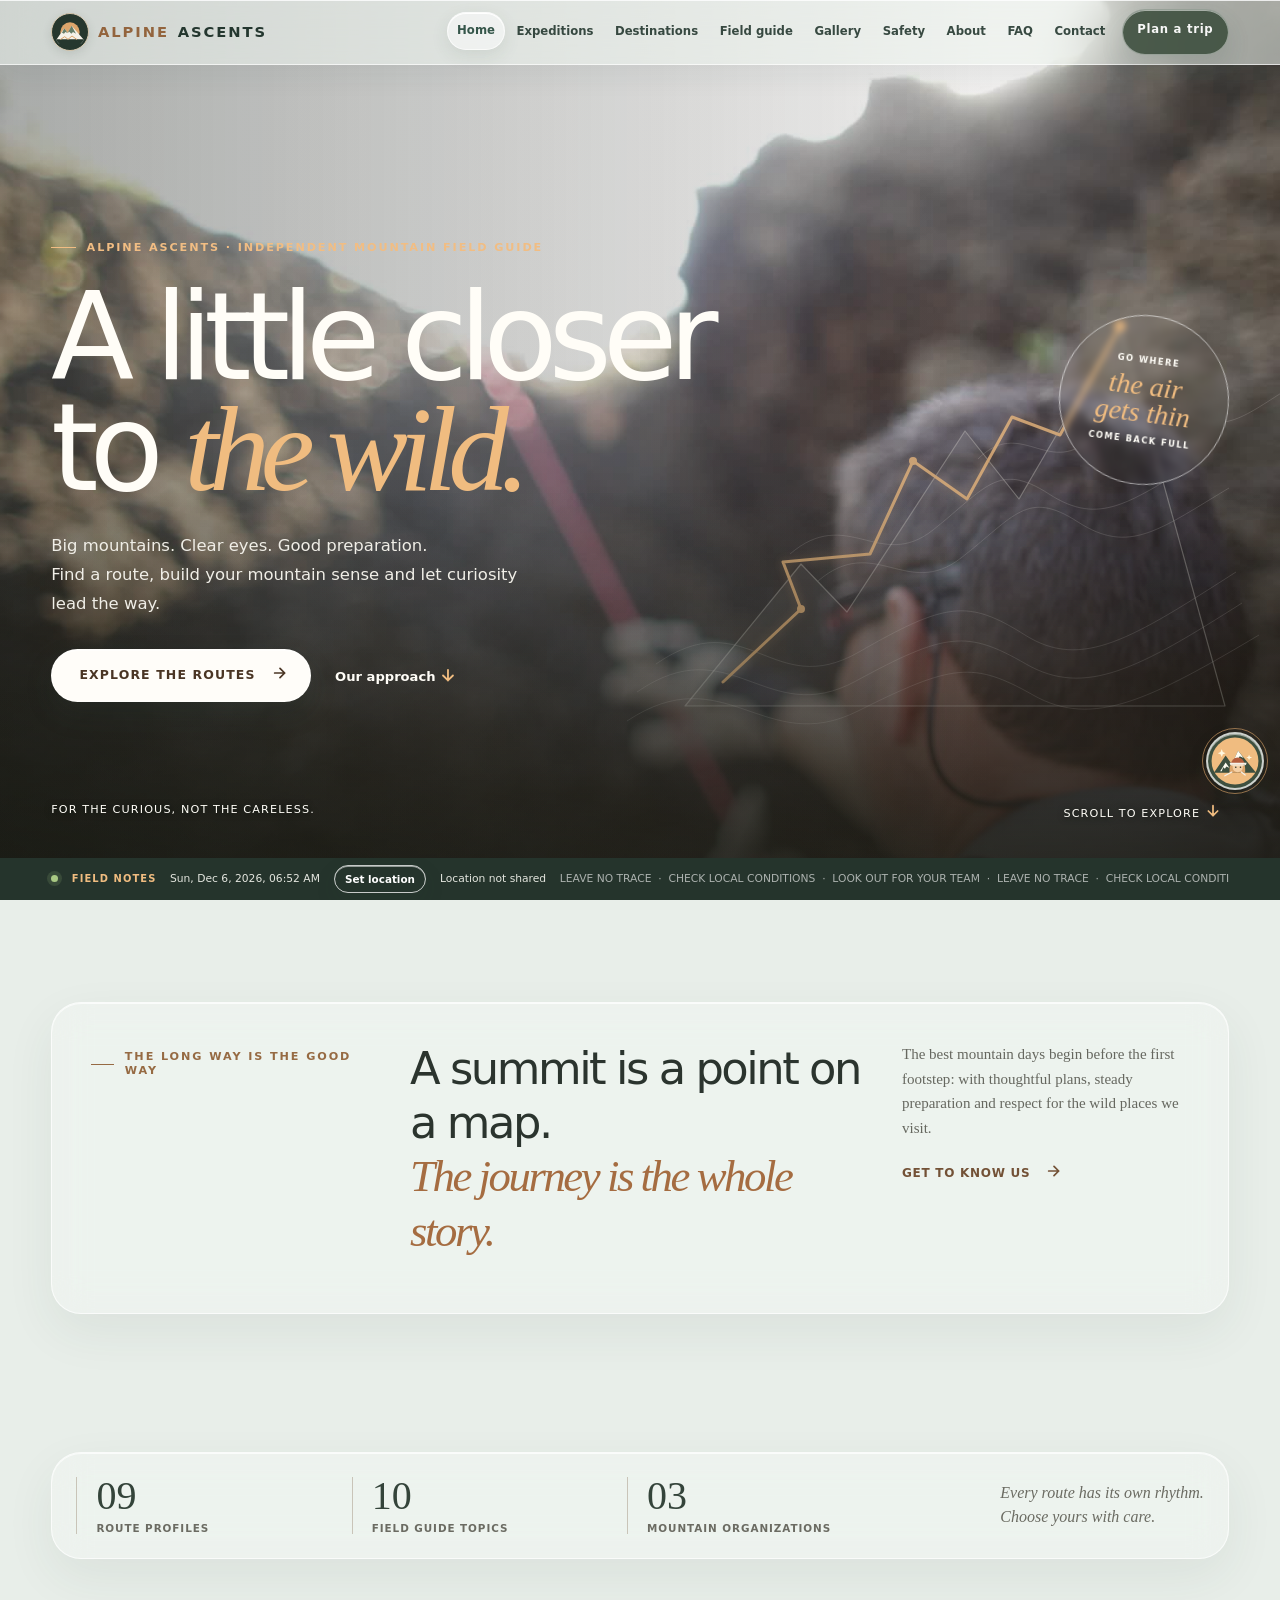
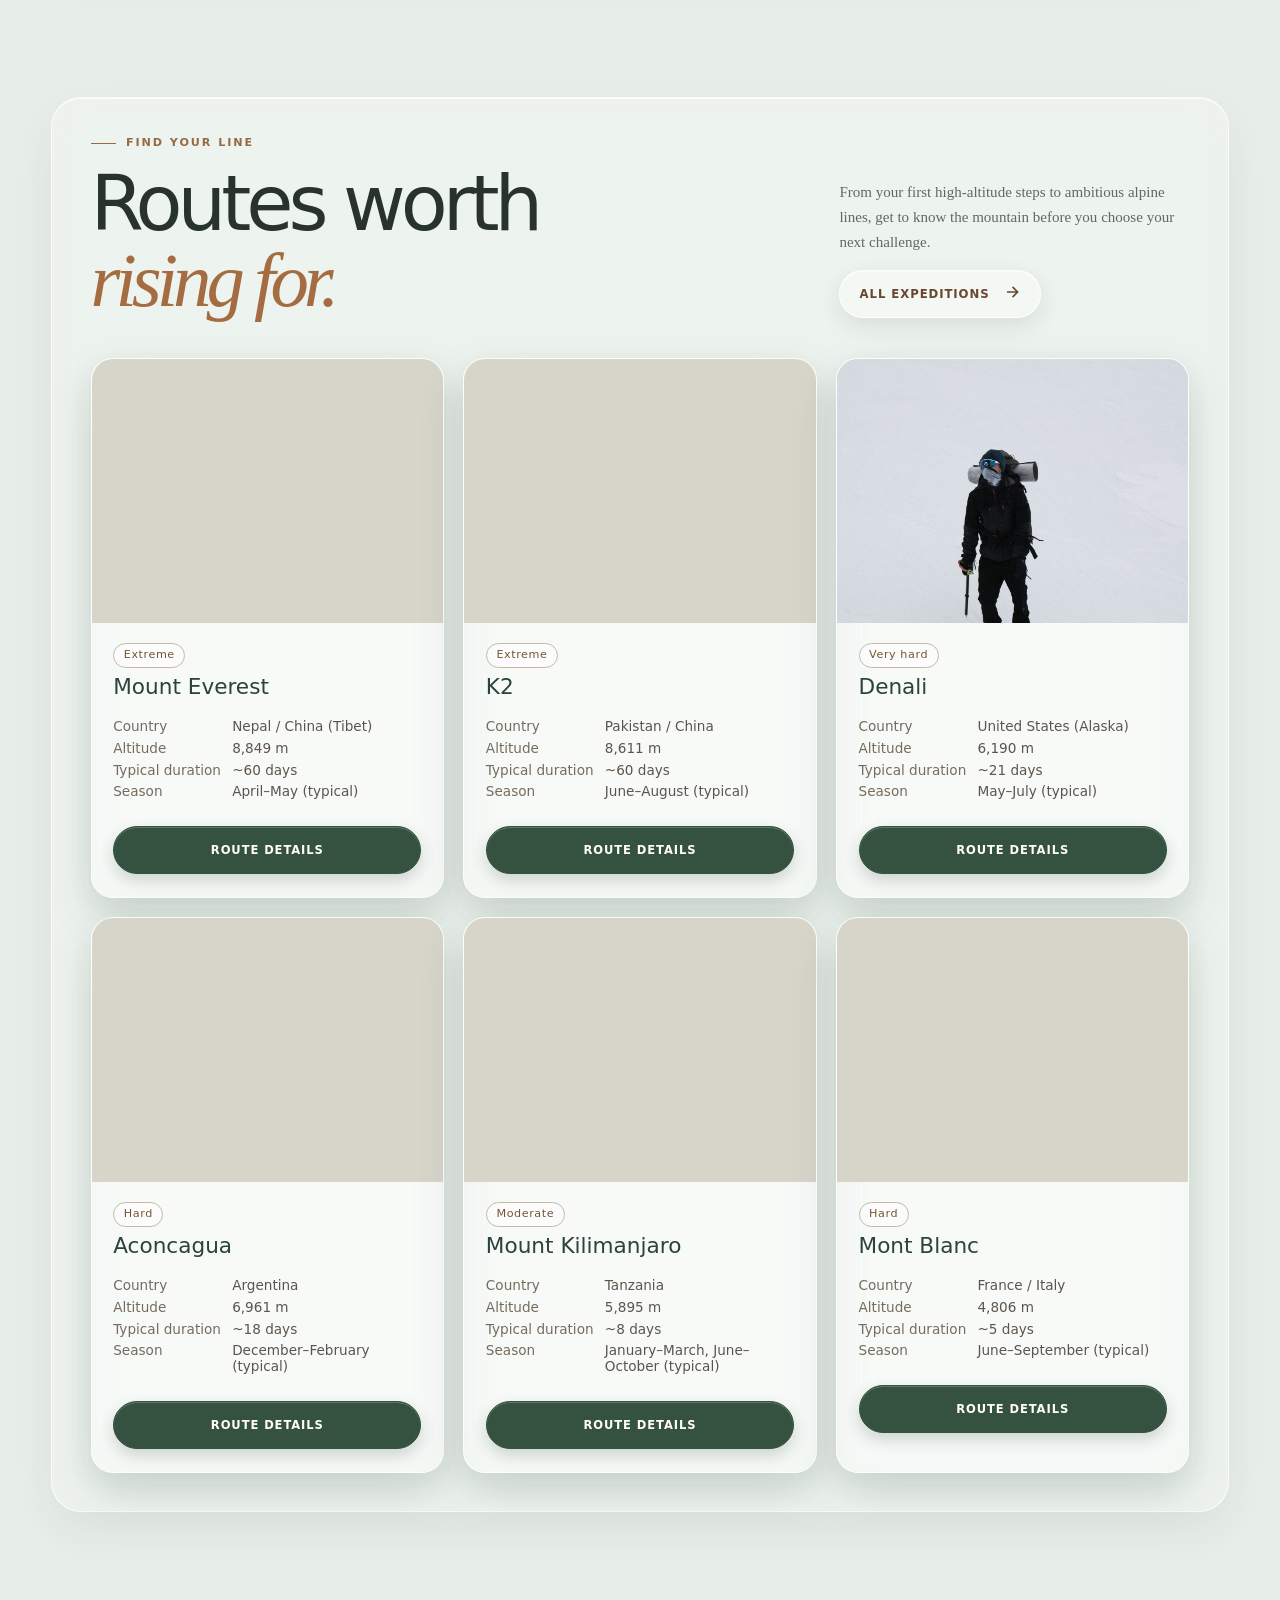
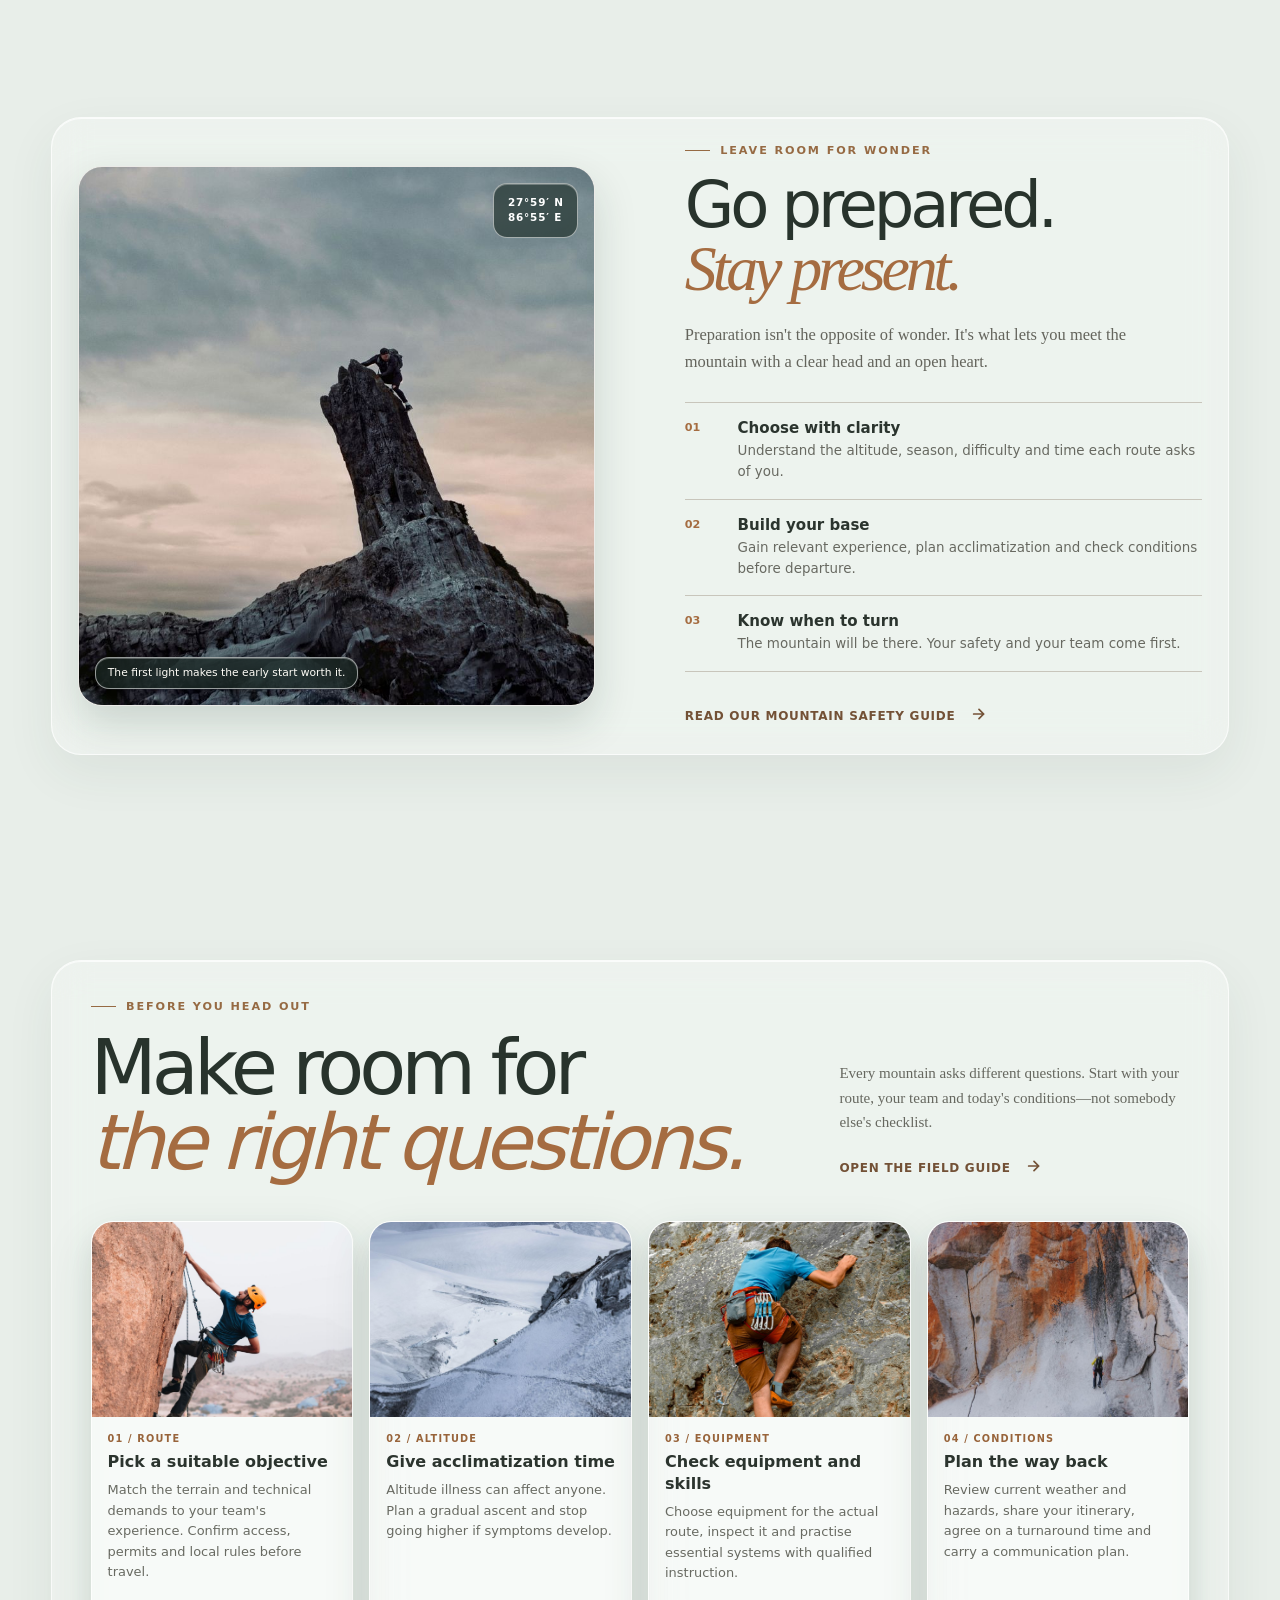
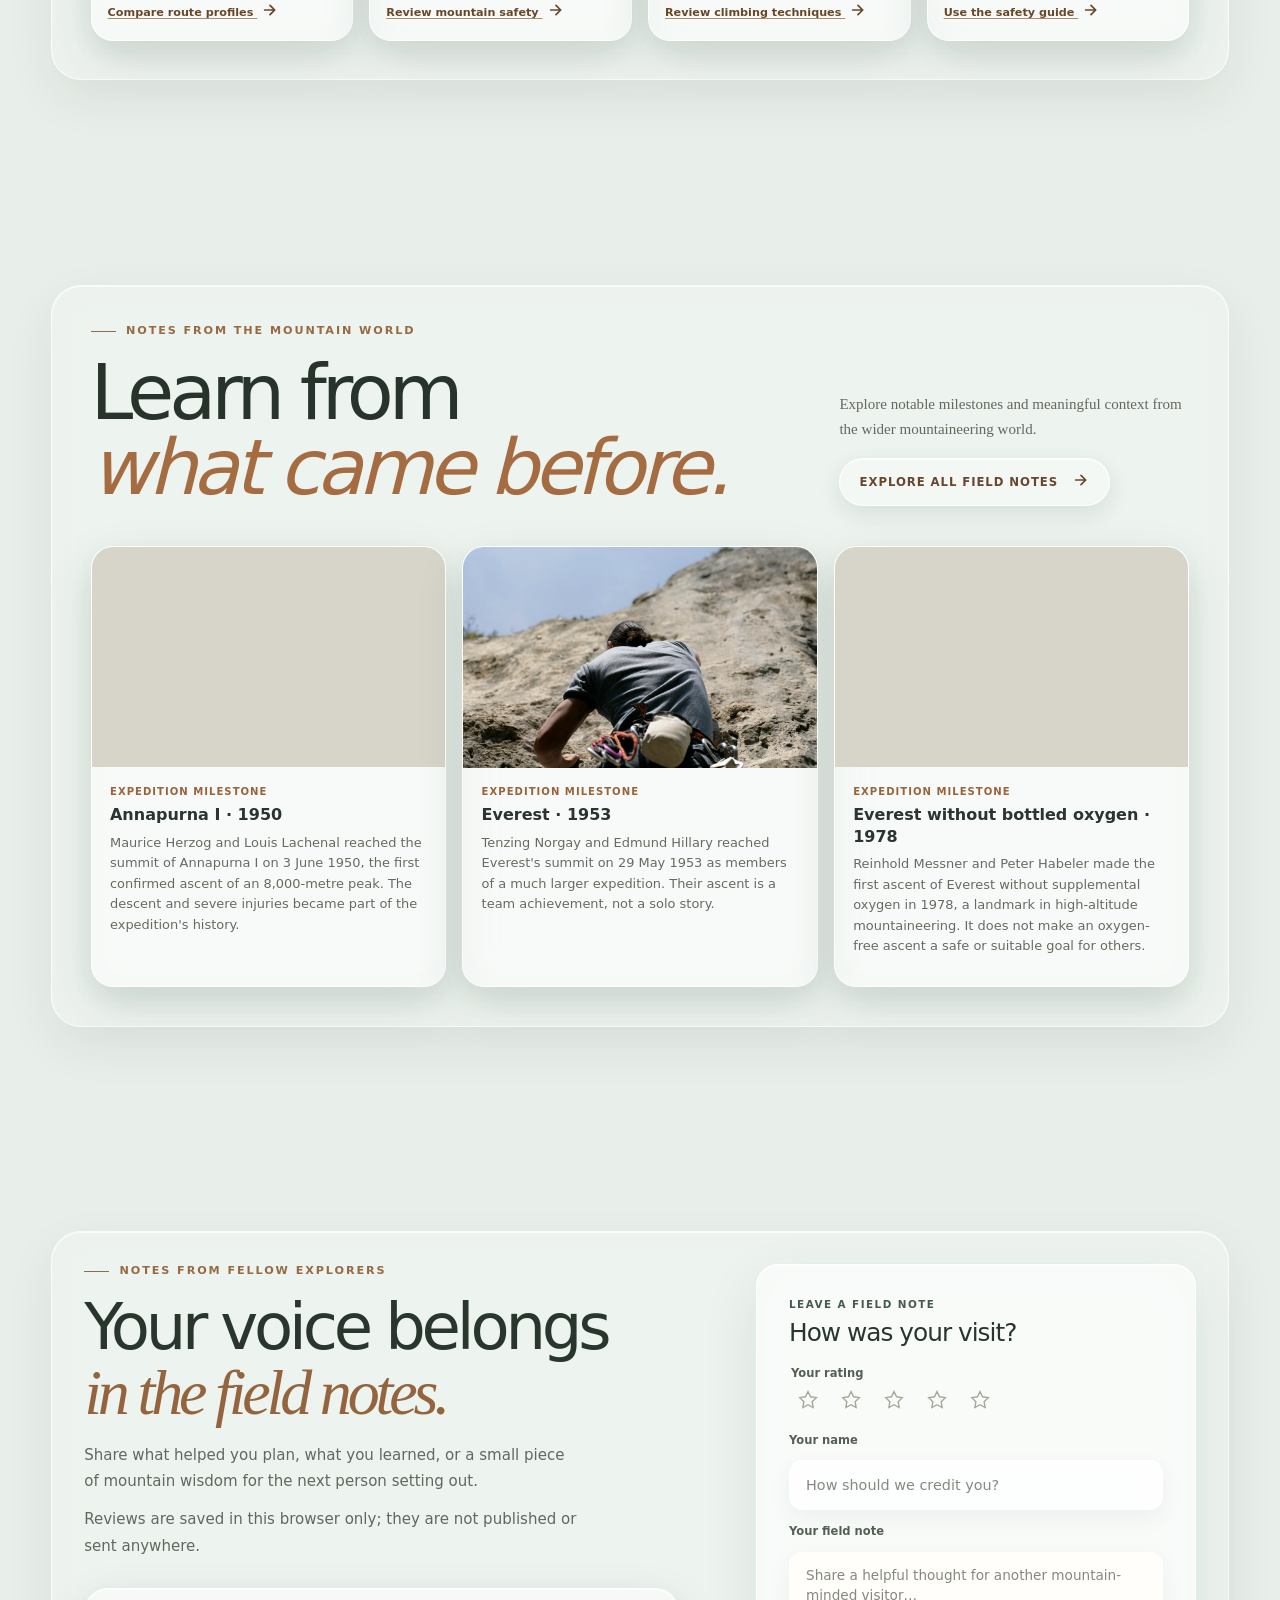
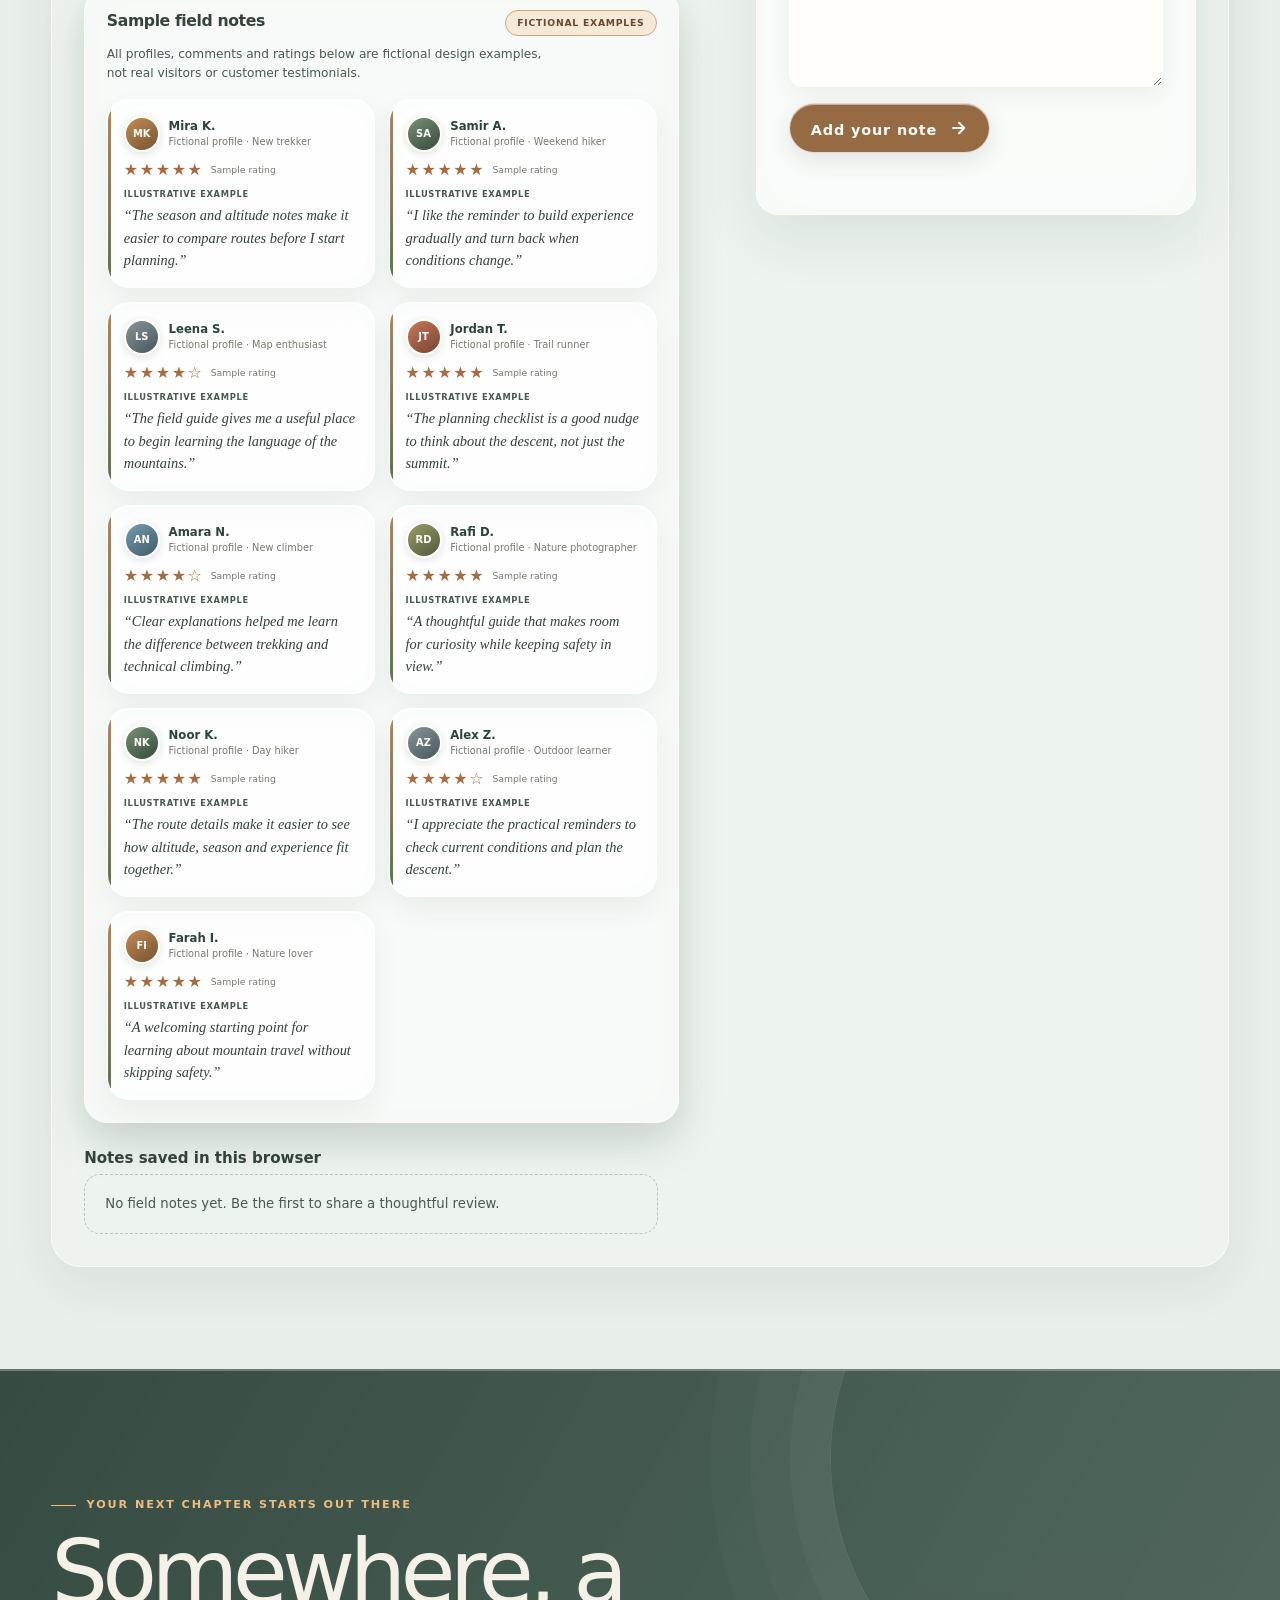
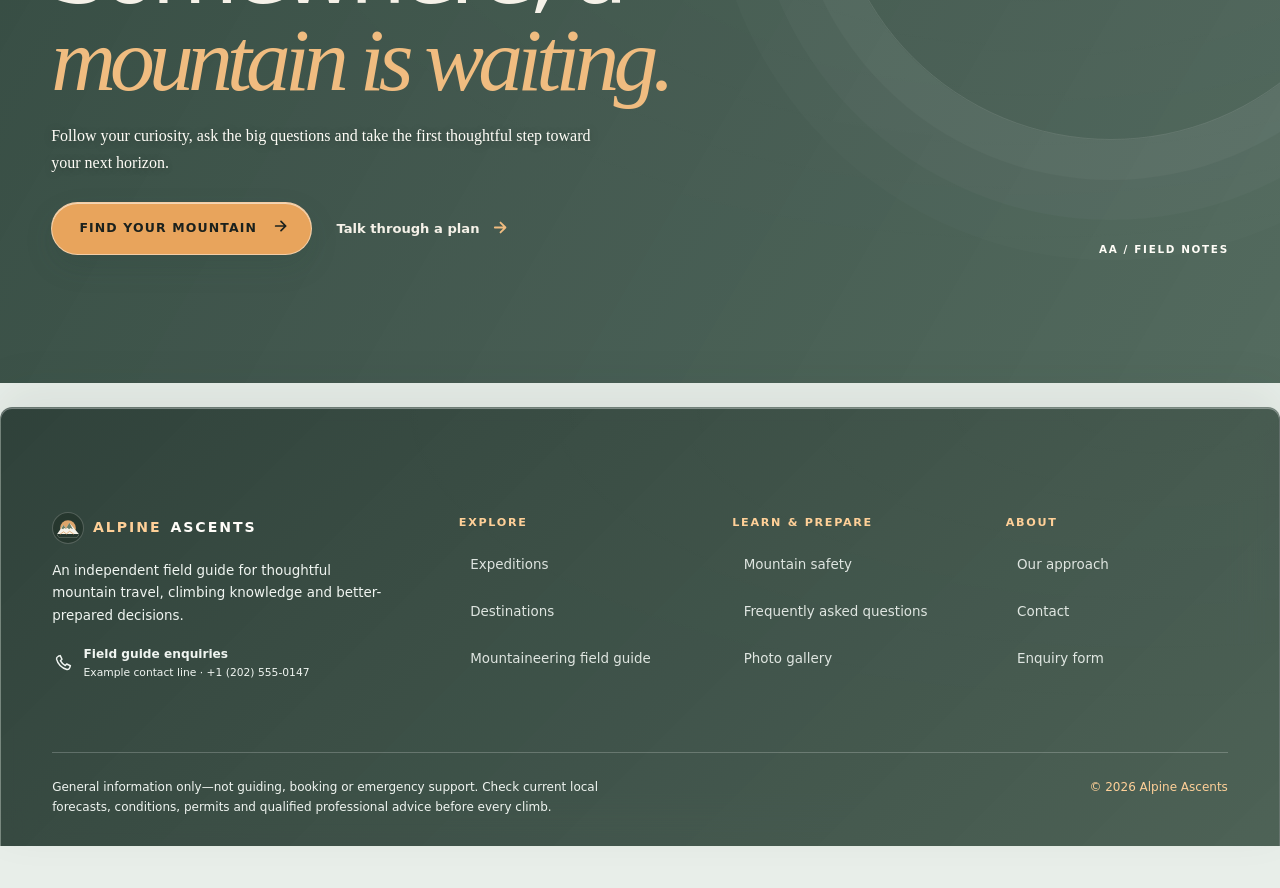
==== commit f45e96b1: "update code" ====
--- a/index.html
+++ b/index.html
@@ -150,7 +150,7 @@
                     </article>
                     <article class="planning-card">
                         <img src="assets/images/climbing/guide-climber-rope.jpg" alt="Climber using a rope on a rock route" loading="lazy">
-                        <div><span>03 / EQUIPMENT</span><h3>Check equipment and skills</h3><p>Choose equipment for the actual route, inspect it and practise essential systems with qualified instruction.</p><a href="guides.html">Explore climbing guides <span class="icon-external" aria-hidden="true"></span></a></div>
+                        <div><span>03 / EQUIPMENT</span><h3>Check equipment and skills</h3><p>Choose equipment for the actual route, inspect it and practise essential systems with qualified instruction.</p><a href="mountaineering.html#field-techniques">Review climbing techniques <span class="icon-external" aria-hidden="true"></span></a></div>
                     </article>
                     <article class="planning-card">
                         <img src="assets/images/climbing/expedition-denali.jpg" alt="Mountaineer travelling across a snowy slope" loading="lazy">
--- a/css/style.css
+++ b/css/style.css
@@ -2275,29 +2275,6 @@
     font: inherit
 }
 
-.visit-counter {
-    display: flex;
-    align-items: center;
-    gap: .45rem;
-    padding-left: .9rem;
-    border-left: 1px solid var(--line);
-    font-family: system-ui, 'Segoe UI', sans-serif
-}
-
-.visit-counter small {
-    max-width: 46px;
-    color: var(--stone);
-    font-size: .53rem;
-    font-weight: 700;
-    letter-spacing: .07em;
-    line-height: 1.15
-}
-
-.visit-counter strong {
-    color: var(--alp);
-    font-size: .8rem
-}
-
 .footer-note {
     font-size: .77rem
 }
@@ -2960,16 +2937,6 @@
     .logo img {
         width: 25px;
         height: 25px
-    }
-
-    .visit-counter {
-        gap: .3rem;
-        padding-left: .45rem
-    }
-
-    .visit-counter small {
-        max-width: 34px;
-        font-size: .46rem
     }
 
     .live-ticker {
@@ -5092,20 +5059,6 @@
     padding-left: 2.75rem;
 }
 
-.visit-counter img {
-    display: block;
-    width: auto;
-    max-width: 100px;
-    height: 24px;
-    border-radius: 8px;
-    box-shadow: 0 3px 10px #29362d12;
-}
-
-.visit-counter-unavailable {
-    color: #8a463f;
-    font: 650 .62rem/1.3 system-ui, 'Segoe UI', sans-serif;
-}
-
 .tools {
     gap: .7rem;
     padding: 1rem;
@@ -5620,16 +5573,6 @@
     color: #355c4b;
 }
 
-body[data-page] .visit-counter,
-body[data-page] .visit-counter-unavailable {
-    border-color: #ffffffa8;
-    border-radius: 15px;
-    background: #ffffff72;
-    box-shadow: 0 5px 16px #2b413719, inset 0 1px #ffffff;
-    -webkit-backdrop-filter: blur(16px);
-    backdrop-filter: blur(16px);
-}
-
 body[data-page] .card,
 body[data-page] .planning-card,
 body[data-page] .home-note-card,
@@ -6167,10 +6110,6 @@
         height: 28px;
     }
 
-    body[data-page] .visit-counter {
-        gap: .2rem;
-        padding-left: .3rem;
-    }
 }
 
 @media(max-width:760px) {
@@ -6829,8 +6768,448 @@
     margin-top: .5rem;
 }
 
+body[data-page="booking"] .package-cart[hidden] {
+    display: none;
+}
+
+body[data-page="booking"] .package-cart {
+    margin-top: 2rem;
+    padding: clamp(1rem, 3vw, 1.6rem);
+    border: 1px solid #ffffffd1;
+    border-radius: 24px;
+    background: linear-gradient(145deg, #f8faf7ed, #e6eee8e8);
+    box-shadow: 0 18px 42px #29423816, inset 0 1px #fff;
+    scroll-margin-top: 6rem;
+}
+
+body[data-page="booking"] .package-cart-heading {
+    display: flex;
+    align-items: end;
+    justify-content: space-between;
+    gap: 1rem;
+    padding-bottom: .9rem;
+    border-bottom: 1px solid #d5e0d7;
+}
+
+body[data-page="booking"] .package-cart-heading .booking-kicker {
+    margin-bottom: .35rem;
+}
+
+body[data-page="booking"] .package-cart-heading h2 {
+    margin: 0;
+    color: #263a31;
+    font-size: clamp(1.5rem, 3vw, 2rem);
+}
+
+body[data-page="booking"] .package-cart-heading > p,
+body[data-page="booking"] .package-cart-note {
+    margin: 0;
+    color: #48594f;
+    font: .78rem/1.6 system-ui, 'Segoe UI', sans-serif;
+}
+
+body[data-page="booking"] .cart-count {
+    display: inline-grid;
+    min-width: 1.7rem;
+    height: 1.7rem;
+    place-items: center;
+    vertical-align: .12em;
+    border-radius: 50%;
+    background: #dce9df;
+    color: #315440;
+    font: 750 .75rem/1 system-ui, 'Segoe UI', sans-serif;
+    letter-spacing: 0;
+}
+
+body[data-page="booking"] .package-cart-items {
+    display: grid;
+    gap: .55rem;
+    margin: 0;
+    padding: .8rem 0;
+    list-style: none;
+}
+
+body[data-page="booking"] .package-cart-item {
+    display: flex;
+    align-items: center;
+    justify-content: space-between;
+    gap: 1rem;
+    padding: .75rem;
+    border: 1px solid #dce5dc;
+    border-radius: 15px;
+    background: #ffffffc7;
+}
+
+body[data-page="booking"] .cart-item-details {
+    display: grid;
+    gap: .2rem;
+    min-width: 0;
+}
+
+body[data-page="booking"] .cart-item-details strong {
+    color: #293d33;
+    font: 700 .9rem/1.4 system-ui, 'Segoe UI', sans-serif;
+}
+
+body[data-page="booking"] .cart-item-details small {
+    color: #4b5c51;
+    font: .74rem/1.5 system-ui, 'Segoe UI', sans-serif;
+}
+
+body[data-page="booking"] .cart-item-controls {
+    display: flex;
+    flex: 0 0 auto;
+    align-items: center;
+    gap: .4rem;
+}
+
+body[data-page="booking"] .cart-quantity-button,
+body[data-page="booking"] .cart-remove-button {
+    min-width: 36px;
+    min-height: 36px;
+    padding: .35rem .55rem;
+    border: 1px solid #bdcfc1;
+    border-radius: 10px;
+    background: #fff;
+    color: #304b3b;
+    box-shadow: none;
+    cursor: pointer;
+    font: 700 .9rem/1 system-ui, 'Segoe UI', sans-serif;
+}
+
+body[data-page="booking"] .cart-quantity-button:hover,
+body[data-page="booking"] .cart-remove-button:hover {
+    border-color: #708f77;
+    background: #e4efe6;
+}
+
+body[data-page="booking"] .cart-quantity {
+    min-width: 1.5rem;
+    color: #293d33;
+    font: 750 .84rem/1 system-ui, 'Segoe UI', sans-serif;
+    text-align: center;
+}
+
+body[data-page="booking"] .cart-remove-button {
+    margin-left: .25rem;
+    color: #70473f;
+    font-size: .72rem;
+}
+
+body[data-page="booking"] .package-cart-total {
+    display: flex;
+    align-items: baseline;
+    justify-content: space-between;
+    gap: 1rem;
+    padding-top: .9rem;
+    border-top: 1px solid #d5e0d7;
+}
+
+body[data-page="booking"] .package-cart-total > span {
+    color: #344a3c;
+    font: 750 .88rem/1.4 system-ui, 'Segoe UI', sans-serif;
+}
+
+body[data-page="booking"] .package-cart-total strong {
+    color: #244b34;
+    font: 800 clamp(1.2rem, 3.4vw, 1.8rem)/1.2 system-ui, 'Segoe UI', sans-serif;
+    text-align: right;
+}
+
+body[data-page="booking"] .package-cart-note {
+    margin-top: .4rem;
+    font-size: .72rem;
+}
+
+@media(max-width:520px) {
+    body[data-page="booking"] .package-cart-heading {
+        align-items: flex-start;
+        flex-direction: column;
+        gap: .35rem;
+    }
+
+    body[data-page="booking"] .package-cart-item {
+        align-items: flex-start;
+        flex-direction: column;
+    }
+
+    body[data-page="booking"] .cart-item-controls {
+        width: 100%;
+    }
+
+    body[data-page="booking"] .cart-remove-button {
+        margin-left: auto;
+    }
+}
+
 @media(prefers-reduced-motion:reduce) {
     body[data-page="home"] .home-grid .body > .btn {
         transition: none;
     }
+}
+
+/* Keep shared layouts usable on narrow screens and prevent grid children from overflowing. */
+body[data-page] main,
+body[data-page] main > section,
+body[data-page] .wrap,
+body[data-page] .grid,
+body[data-page] .split,
+body[data-page] .contact-layout,
+body[data-page] .booking-form-layout {
+    min-width: 0;
+}
+
+body[data-page] img,
+body[data-page] video,
+body[data-page] iframe {
+    max-width: 100%;
+}
+
+body[data-page] input,
+body[data-page] select,
+body[data-page] textarea,
+body[data-page] button {
+    max-width: 100%;
+}
+
+@media(max-width:700px) {
+    body[data-page="contact"] .contact-layout {
+        grid-template-columns: minmax(0, 1fr);
+    }
+
+    body[data-page="contact"] .contact-layout > *,
+    body[data-page="booking"] .booking-form-layout > * {
+        min-width: 0;
+    }
+}
+
+@media(max-width:520px) {
+    body[data-page] .wrap {
+        width: min(100% - 2rem, 1200px);
+    }
+
+    body[data-page] main > section:first-child {
+        padding-top: 5.5rem;
+    }
+
+    body[data-page="contact"] .contact-page,
+    body[data-page="booking"] .booking-page {
+        padding-top: 5.5rem;
+    }
+
+    body[data-page="contact"] .contact-form-panel,
+    body[data-page="contact"] .contact-aside,
+    body[data-page="booking"] .booking-form-intro,
+    body[data-page="booking"] form[data-form] {
+        border-radius: 18px;
+    }
+
+    body[data-page="booking"] .package-grid {
+        grid-template-columns: minmax(0, 1fr);
+    }
+
+    body[data-page="contact"] .contact-form-panel form[data-form],
+    body[data-page="booking"] form[data-form] {
+        padding: 1rem;
+    }
+
+    body[data-page] button,
+    body[data-page] .btn {
+        min-height: 44px;
+    }
+}
+
+body[data-page] .mountain-assistant {
+    border-color: #b7c8bb;
+    background: #f5f7f3;
+    color: #293c31;
+}
+
+body[data-page] .mountain-assistant > .assistant-header {
+    position: static;
+    inset: auto;
+    z-index: auto;
+    border-bottom: 1px solid #ffffff36;
+    background: linear-gradient(125deg, #263b30, #405943);
+    color: #fffdf7;
+    box-shadow: none;
+    -webkit-backdrop-filter: none;
+    backdrop-filter: none;
+}
+
+body[data-page] .mountain-assistant .assistant-header h2 {
+    color: #fffdf7;
+}
+
+body[data-page] .mountain-assistant .assistant-kicker {
+    color: #ffd39e;
+}
+
+body[data-page] .mountain-assistant .assistant-status {
+    color: #e0eadf;
+}
+
+body[data-page] .mountain-assistant .assistant-close {
+    border-color: #ffffff60;
+    background: #ffffff17;
+    color: #fffdf7;
+    box-shadow: none;
+}
+
+body[data-page] .mountain-assistant .assistant-close:hover {
+    border-color: #ffffffa8;
+    background: #ffffff2b;
+    color: #fff;
+}
+
+body[data-page] .mountain-assistant .assistant-disclaimer {
+    border-color: #dce5dc;
+    background: #edf2ed;
+    color: #3f5145;
+}
+
+body[data-page] .mountain-assistant .assistant-messages {
+    background: #f6f7f3;
+    color: #293c31;
+}
+
+body[data-page] .mountain-assistant .assistant-message {
+    border-color: #d8e1d8;
+    background: #fff;
+    color: #293c31;
+    box-shadow: 0 6px 18px #293c310d;
+    -webkit-backdrop-filter: none;
+    backdrop-filter: none;
+}
+
+body[data-page] .mountain-assistant .assistant-message p {
+    color: inherit;
+}
+
+body[data-page] .mountain-assistant .assistant-message-user {
+    border-color: #3e5944;
+    background: linear-gradient(140deg, #52684f, #344638);
+    color: #fff;
+}
+
+body[data-page] .mountain-assistant .assistant-message-user p {
+    color: #fff;
+}
+
+body[data-page] .mountain-assistant .assistant-prompts,
+body[data-page] .mountain-assistant .assistant-form {
+    border-color: #dce5dc;
+    background: #eef2ed;
+}
+
+body[data-page] .mountain-assistant .assistant-prompts button {
+    border-color: #cbd9ce;
+    background: #fff;
+    color: #30483a;
+    box-shadow: 0 3px 9px #293c310c;
+}
+
+body[data-page] .mountain-assistant .assistant-prompts button:hover {
+    border-color: #8eaa95;
+    background: #e2eee4;
+    color: #203b2c;
+}
+
+body[data-page] .mountain-assistant .assistant-form input {
+    border-color: #cbd8cd;
+    background: #fff;
+    color: #293c31;
+    box-shadow: inset 0 1px 2px #293c310d;
+}
+
+body[data-page] .mountain-assistant .assistant-form input::placeholder {
+    color: #637368;
+    opacity: 1;
+}
+
+body[data-page] .mountain-assistant .assistant-form > button {
+    border-color: #355641;
+    background: #355641;
+    color: #fff;
+    box-shadow: 0 5px 13px #293c3126;
+}
+
+body[data-page] .mountain-assistant .assistant-form > button:hover:not(:disabled) {
+    border-color: #765132;
+    background: #765132;
+    color: #fff;
+}
+
+body[data-page] .form-confirmation {
+    width: min(27rem, calc(100vw - 2rem));
+    max-width: none;
+    margin: auto;
+    padding: clamp(1.5rem, 5vw, 2.5rem);
+    overflow: visible;
+    border: 1px solid #dbe7dc;
+    border-radius: 28px;
+    background: linear-gradient(150deg, #fffefa, #eef5ef);
+    color: #293d33;
+    box-shadow: 0 28px 90px #14271f55, inset 0 1px #fff;
+    text-align: center;
+}
+
+body[data-page] .form-confirmation::backdrop {
+    background: #16231dcc;
+    -webkit-backdrop-filter: blur(7px);
+    backdrop-filter: blur(7px);
+}
+
+body[data-page] .form-confirmation[open] {
+    animation: confirmation-enter .24s ease-out both;
+}
+
+body[data-page] .form-confirmation-mark {
+    display: grid;
+    width: 4rem;
+    height: 4rem;
+    margin: 0 auto 1rem;
+    place-items: center;
+    border: 1px solid #c9ddcd;
+    border-radius: 50%;
+    background: #e3efe5;
+    color: #3d684a;
+}
+
+body[data-page] .form-confirmation-mark svg {
+    width: 2.5rem;
+    height: 2.5rem;
+    fill: none;
+    stroke: currentColor;
+    stroke-linecap: round;
+    stroke-linejoin: round;
+    stroke-width: 2.5;
+}
+
+body[data-page] .form-confirmation h2 {
+    margin: 0 0 .55rem;
+    color: #293d33;
+    font: 650 clamp(1.5rem, 5vw, 1.9rem)/1.2 system-ui, 'Segoe UI', sans-serif;
+}
+
+body[data-page] .form-confirmation .btn {
+    min-width: 8rem;
+}
+
+@keyframes confirmation-enter {
+    from {
+        opacity: 0;
+        transform: translateY(10px) scale(.98);
+    }
+
+    to {
+        opacity: 1;
+        transform: translateY(0) scale(1);
+    }
+}
+
+@media(prefers-reduced-motion:reduce) {
+    body[data-page] .form-confirmation[open] {
+        animation: none;
+    }
 }
